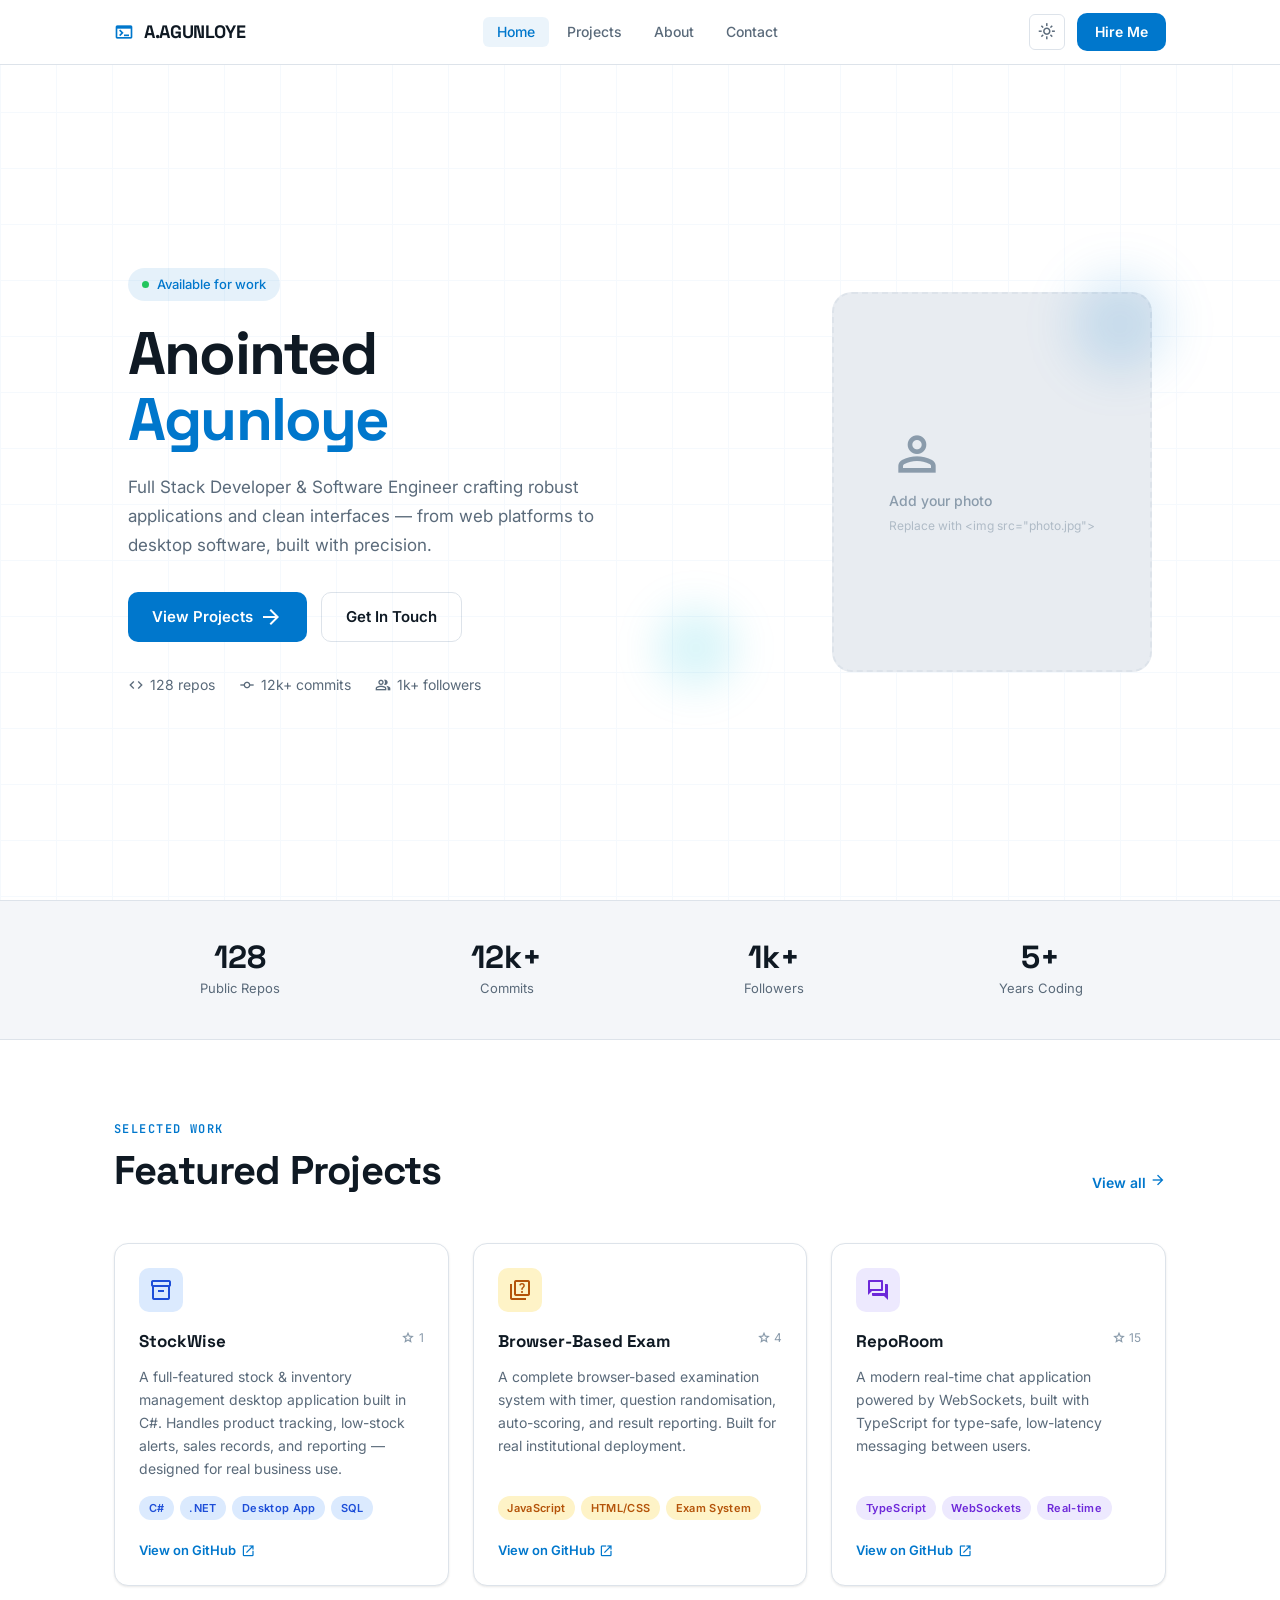
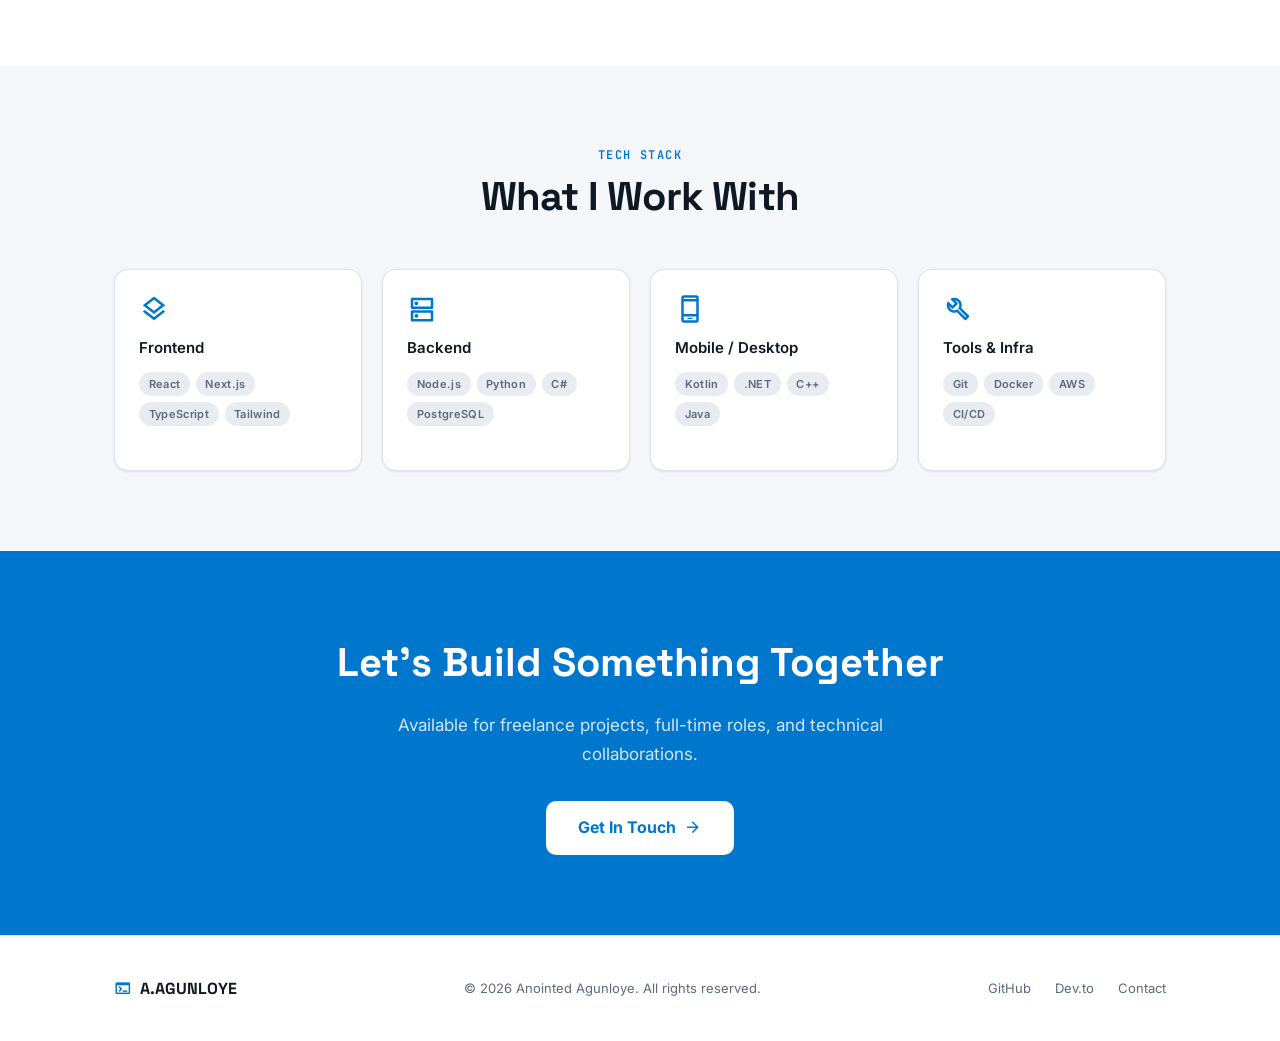
==== index.html @ c8836fdb "Initial Commit" ====
<!DOCTYPE html>
<html lang="en">
<head>
  <meta charset="utf-8"/>
  <meta name="viewport" content="width=device-width, initial-scale=1.0"/>
  <title>A.AGUNLOYE | Portfolio</title>
  <meta name="description" content="Anointed Agunloye — Full Stack Developer & Software Engineer. Building web platforms, desktop apps, and real-time systems."/>
  <link rel="preconnect" href="https://fonts.googleapis.com"/>
  <link rel="preconnect" href="https://fonts.gstatic.com" crossorigin/>
  <link href="https://fonts.googleapis.com/css2?family=Inter:wght@300;400;500;600;700&family=Space+Grotesk:wght@600;700&family=JetBrains+Mono:wght@400;600&family=Material+Symbols+Outlined:wght,FILL@100..700,0..1&display=swap" rel="stylesheet"/>
  <link rel="stylesheet" href="styles.css"/>
</head>
<body>

<!-- ======= NAVBAR ======= -->
<header class="navbar">
  <div class="navbar__inner">
    <a href="index.html" class="navbar__logo">
      <span class="material-symbols-outlined">terminal</span>
      A.AGUNLOYE
    </a>
    <nav>
      <ul class="navbar__nav">
        <li><a href="index.html"    class="nav-link">Home</a></li>
        <li><a href="projects.html" class="nav-link">Projects</a></li>
        <li><a href="about.html"    class="nav-link">About</a></li>
        <li><a href="contact.html"  class="nav-link">Contact</a></li>
      </ul>
    </nav>
    <div class="navbar__actions">
      <button id="theme-toggle" class="btn-theme" aria-label="Toggle theme">
        <span class="material-symbols-outlined" id="theme-icon">light_mode</span>
      </button>
      <a href="contact.html" class="btn-primary btn-hire-nav">Hire Me</a>
      <button id="mobile-menu-btn" class="btn-menu" aria-label="Open menu">
        <span class="material-symbols-outlined">menu</span>
      </button>
    </div>
  </div>
  <div id="mobile-menu" class="mobile-menu">
    <a href="index.html"    class="mobile-nav-link">Home</a>
    <a href="projects.html" class="mobile-nav-link">Projects</a>
    <a href="about.html"    class="mobile-nav-link">About</a>
    <a href="contact.html"  class="mobile-nav-link">Contact</a>
  </div>
</header>

<!-- ======= HERO ======= -->
<section class="hero">
  <div class="hero__grid-bg"></div>
  <div class="container">
    <div class="hero__content">

      <!-- Left: Text -->
      <div>
        <div class="hero__badge">
          <span class="hero__badge-dot"></span>
          Available for work
        </div>
        <h1 class="hero__title">
          Anointed<br/><span>Agunloye</span>
        </h1>
        <p class="hero__description">
          Full Stack Developer &amp; Software Engineer crafting robust
          applications and clean interfaces — from web platforms to desktop
          software, built with precision.
        </p>
        <div class="hero__cta">
          <a href="projects.html" class="btn-primary">
            View Projects
            <span class="material-symbols-outlined">arrow_forward</span>
          </a>
          <a href="contact.html" class="btn-outline">Get In Touch</a>
        </div>
        <div class="hero__stats">
          <span class="hero__stat">
            <span class="material-symbols-outlined">code</span>
            128 repos
          </span>
          <span class="hero__stat">
            <span class="material-symbols-outlined">commit</span>
            12k+ commits
          </span>
          <span class="hero__stat">
            <span class="material-symbols-outlined">group</span>
            1k+ followers
          </span>
        </div>
      </div>

      <!-- Right: Photo -->
      <div class="hero__photo">
        <div class="hero__photo-wrap">
          <!--
            TO ADD YOUR PHOTO:
            Replace this comment block with:
            <img src="photo.jpg" alt="Anointed Agunloye"/>
          -->
          <div class="hero__photo-placeholder">
            <span class="material-symbols-outlined">person</span>
            <p>Add your photo</p>
            <small>Replace with &lt;img src="photo.jpg"&gt;</small>
          </div>
        </div>
        <div class="hero__photo-glow-1"></div>
        <div class="hero__photo-glow-2"></div>
      </div>

    </div>
  </div>
</section>

<!-- ======= STATS BAR ======= -->
<div class="stats-bar">
  <div class="container">
    <div class="stats-bar__grid">
      <div>
        <p class="stats-bar__item-value">128</p>
        <p class="stats-bar__item-label">Public Repos</p>
      </div>
      <div>
        <p class="stats-bar__item-value">12k+</p>
        <p class="stats-bar__item-label">Commits</p>
      </div>
      <div>
        <p class="stats-bar__item-value">1k+</p>
        <p class="stats-bar__item-label">Followers</p>
      </div>
      <div>
        <p class="stats-bar__item-value">5+</p>
        <p class="stats-bar__item-label">Years Coding</p>
      </div>
    </div>
  </div>
</div>

<!-- ======= FEATURED PROJECTS ======= -->
<section class="section">
  <div class="container">
    <div class="section-header">
      <div class="section-header__text">
        <p class="section-label">Selected Work</p>
        <h2 class="section-title">Featured Projects</h2>
      </div>
      <a href="projects.html" class="section-header__link hidden-mobile">
        View all <span class="material-symbols-outlined">arrow_forward</span>
      </a>
    </div>

    <div class="projects-grid">

      <!-- StockWise -->
      <div class="project-card reveal">
        <div class="project-card__icon" style="background:#dbeafe;color:#1d4ed8;">
          <span class="material-symbols-outlined">inventory_2</span>
        </div>
        <div class="project-card__header">
          <h3 class="project-card__title">StockWise</h3>
          <span class="project-card__stars">
            <span class="material-symbols-outlined">star</span>1
          </span>
        </div>
        <p class="project-card__desc">
          A full-featured stock &amp; inventory management desktop application
          built in C#. Handles product tracking, low-stock alerts, sales records,
          and reporting — designed for real business use.
        </p>
        <div class="tags">
          <span class="tag tag-blue">C#</span>
          <span class="tag tag-blue">.NET</span>
          <span class="tag tag-blue">Desktop App</span>
          <span class="tag tag-blue">SQL</span>
        </div>
        <a href="https://github.com/anointedthedeveloper/stockwise"
           target="_blank" rel="noopener noreferrer" class="project-card__link">
          View on GitHub <span class="material-symbols-outlined">open_in_new</span>
        </a>
      </div>

      <!-- Browser-Based Exam -->
      <div class="project-card reveal reveal-delay-1">
        <div class="project-card__icon" style="background:#fef3c7;color:#b45309;">
          <span class="material-symbols-outlined">quiz</span>
        </div>
        <div class="project-card__header">
          <h3 class="project-card__title">Browser-Based Exam</h3>
          <span class="project-card__stars">
            <span class="material-symbols-outlined">star</span>4
          </span>
        </div>
        <p class="project-card__desc">
          A complete browser-based examination system with timer, question
          randomisation, auto-scoring, and result reporting. Built for real
          institutional deployment.
        </p>
        <div class="tags">
          <span class="tag tag-amber">JavaScript</span>
          <span class="tag tag-amber">HTML/CSS</span>
          <span class="tag tag-amber">Exam System</span>
        </div>
        <a href="https://github.com/anointedthedeveloper/Browser-Based-Exam"
           target="_blank" rel="noopener noreferrer" class="project-card__link">
          View on GitHub <span class="material-symbols-outlined">open_in_new</span>
        </a>
      </div>

      <!-- RepoRoom -->
      <div class="project-card reveal reveal-delay-2">
        <div class="project-card__icon" style="background:#ede9fe;color:#6d28d9;">
          <span class="material-symbols-outlined">forum</span>
        </div>
        <div class="project-card__header">
          <h3 class="project-card__title">RepoRoom</h3>
          <span class="project-card__stars">
            <span class="material-symbols-outlined">star</span>15
          </span>
        </div>
        <p class="project-card__desc">
          A modern real-time chat application powered by WebSockets, built
          with TypeScript for type-safe, low-latency messaging between users.
        </p>
        <div class="tags">
          <span class="tag tag-purple">TypeScript</span>
          <span class="tag tag-purple">WebSockets</span>
          <span class="tag tag-purple">Real-time</span>
        </div>
        <a href="https://github.com/anointedthedeveloper/RepoRoom"
           target="_blank" rel="noopener noreferrer" class="project-card__link">
          View on GitHub <span class="material-symbols-outlined">open_in_new</span>
        </a>
      </div>

    </div>

    <div class="mt-8 text-center" style="display:none;" id="view-all-mobile">
      <a href="projects.html" class="section-header__link">
        View all projects <span class="material-symbols-outlined">arrow_forward</span>
      </a>
    </div>
  </div>
</section>

<!-- ======= SKILLS ======= -->
<section class="section section--alt">
  <div class="container">
    <div class="text-center mb-4">
      <p class="section-label">Tech Stack</p>
      <h2 class="section-title">What I Work With</h2>
    </div>

    <div class="grid-4" style="margin-top:3rem;">
      <div class="skill-card reveal">
        <span class="material-symbols-outlined">layers</span>
        <p class="skill-card__title">Frontend</p>
        <div class="tags">
          <span class="tag tag-gray">React</span>
          <span class="tag tag-gray">Next.js</span>
          <span class="tag tag-gray">TypeScript</span>
          <span class="tag tag-gray">Tailwind</span>
        </div>
      </div>
      <div class="skill-card reveal reveal-delay-1">
        <span class="material-symbols-outlined">dns</span>
        <p class="skill-card__title">Backend</p>
        <div class="tags">
          <span class="tag tag-gray">Node.js</span>
          <span class="tag tag-gray">Python</span>
          <span class="tag tag-gray">C#</span>
          <span class="tag tag-gray">PostgreSQL</span>
        </div>
      </div>
      <div class="skill-card reveal reveal-delay-2">
        <span class="material-symbols-outlined">phone_android</span>
        <p class="skill-card__title">Mobile / Desktop</p>
        <div class="tags">
          <span class="tag tag-gray">Kotlin</span>
          <span class="tag tag-gray">.NET</span>
          <span class="tag tag-gray">C++</span>
          <span class="tag tag-gray">Java</span>
        </div>
      </div>
      <div class="skill-card reveal reveal-delay-3">
        <span class="material-symbols-outlined">build</span>
        <p class="skill-card__title">Tools &amp; Infra</p>
        <div class="tags">
          <span class="tag tag-gray">Git</span>
          <span class="tag tag-gray">Docker</span>
          <span class="tag tag-gray">AWS</span>
          <span class="tag tag-gray">CI/CD</span>
        </div>
      </div>
    </div>
  </div>
</section>

<!-- ======= CTA ======= -->
<section class="cta-banner">
  <div class="container">
    <h2 class="cta-banner__title">Let's Build Something Together</h2>
    <p class="cta-banner__sub">
      Available for freelance projects, full-time roles, and technical collaborations.
    </p>
    <a href="contact.html" class="btn-white">
      Get In Touch
      <span class="material-symbols-outlined">arrow_forward</span>
    </a>
  </div>
</section>

<!-- ======= FOOTER ======= -->
<footer class="footer">
  <div class="container">
    <div class="footer__inner">
      <div class="footer__logo">
        <span class="material-symbols-outlined">terminal</span>
        A.AGUNLOYE
      </div>
      <p class="footer__copy">© 2026 Anointed Agunloye. All rights reserved.</p>
      <div class="footer__links">
        <a href="https://github.com/anointedthedeveloper" target="_blank" rel="noopener noreferrer">GitHub</a>
        <a href="https://dev.to/anointedthedeveloper"      target="_blank" rel="noopener noreferrer">Dev.to</a>
        <a href="contact.html">Contact</a>
      </div>
    </div>
  </div>
</footer>

<script src="main.js"></script>
</body>
</html>
---- styles.css ----
/* ============================================
   PORTFOLIO — ANOINTED AGUNLOYE
   External stylesheet
   ============================================ */

/* ---- Google Fonts via @import fallback ---- */
@import url('https://fonts.googleapis.com/css2?family=Inter:wght@300;400;500;600;700&family=Space+Grotesk:wght@600;700&family=JetBrains+Mono:wght@400;600&display=swap');

/* ---- CSS Custom Properties ---- */
:root {
  /* Light mode */
  --color-primary:       #0077cc;
  --color-primary-dark:  #005fa3;
  --color-accent:        #00b8d4;

  --color-surface:       #ffffff;
  --color-surface-2:     #f4f6f9;
  --color-surface-3:     #e8ecf1;
  --color-border:        #dde3ea;

  --color-text:          #0f1923;
  --color-text-muted:    #5a6a7a;
  --color-text-light:    #8a9bab;

  --radius-sm:  0.375rem;
  --radius-md:  0.625rem;
  --radius-lg:  0.875rem;
  --radius-xl:  1.25rem;

  --shadow-sm:  0 1px 3px rgba(0,0,0,.06), 0 1px 2px rgba(0,0,0,.04);
  --shadow-md:  0 4px 12px rgba(0,0,0,.08), 0 2px 4px rgba(0,0,0,.04);
  --shadow-lg:  0 10px 30px rgba(0,0,0,.10), 0 4px 8px rgba(0,0,0,.06);

  --transition: 0.2s ease;
}

/* Dark mode overrides via .dark class on <html> */
.dark {
  --color-surface:       #0d1117;
  --color-surface-2:     #161b22;
  --color-surface-3:     #21262d;
  --color-border:        #30363d;

  --color-text:          #e6edf3;
  --color-text-muted:    #8b949e;
  --color-text-light:    #6e7681;

  --shadow-sm:  0 1px 3px rgba(0,0,0,.3);
  --shadow-md:  0 4px 12px rgba(0,0,0,.4);
  --shadow-lg:  0 10px 30px rgba(0,0,0,.5);
}

/* ---- Base / Reset ---- */
*, *::before, *::after {
  box-sizing: border-box;
  margin: 0;
  padding: 0;
}

html {
  scroll-behavior: smooth;
  font-size: 16px;
}

body {
  font-family: 'Inter', sans-serif;
  background-color: var(--color-surface);
  color: var(--color-text);
  line-height: 1.6;
  transition: background-color var(--transition), color var(--transition);
  -webkit-font-smoothing: antialiased;
}

img {
  max-width: 100%;
  display: block;
}

a {
  color: inherit;
  text-decoration: none;
}

/* ---- Typography helpers ---- */
.font-display { font-family: 'Space Grotesk', sans-serif; }
.font-mono    { font-family: 'JetBrains Mono', monospace; }

/* ============================================
   NAVIGATION
   ============================================ */
.navbar {
  position: fixed;
  top: 0;
  width: 100%;
  z-index: 100;
  background: rgba(255,255,255,0.92);
  backdrop-filter: blur(12px);
  -webkit-backdrop-filter: blur(12px);
  border-bottom: 1px solid var(--color-border);
  transition: background var(--transition), border-color var(--transition);
}

.dark .navbar {
  background: rgba(13,17,23,0.92);
}

.navbar__inner {
  max-width: 1100px;
  margin: 0 auto;
  padding: 0 1.5rem;
  height: 64px;
  display: flex;
  align-items: center;
  justify-content: space-between;
  gap: 1rem;
}

.navbar__logo {
  display: flex;
  align-items: center;
  gap: 0.625rem;
  font-family: 'Space Grotesk', sans-serif;
  font-size: 1.125rem;
  font-weight: 700;
  color: var(--color-text);
  letter-spacing: -0.02em;
}

.navbar__logo .material-symbols-outlined {
  color: var(--color-primary);
  font-size: 1.25rem;
}

.navbar__nav {
  display: flex;
  align-items: center;
  gap: 0.25rem;
  list-style: none;
}

.nav-link {
  padding: 0.4rem 0.875rem;
  border-radius: var(--radius-sm);
  font-size: 0.875rem;
  font-weight: 500;
  color: var(--color-text-muted);
  transition: color var(--transition), background var(--transition);
}

.nav-link:hover,
.nav-link.active {
  color: var(--color-primary);
  background: color-mix(in srgb, var(--color-primary) 8%, transparent);
}

.navbar__actions {
  display: flex;
  align-items: center;
  gap: 0.75rem;
}

.btn-theme {
  width: 2.25rem;
  height: 2.25rem;
  display: flex;
  align-items: center;
  justify-content: center;
  border-radius: var(--radius-sm);
  border: 1px solid var(--color-border);
  background: transparent;
  cursor: pointer;
  color: var(--color-text-muted);
  transition: background var(--transition), border-color var(--transition), color var(--transition);
}

.btn-theme:hover { background: var(--color-surface-2); }

.btn-theme .material-symbols-outlined { font-size: 1.1rem; }

.btn-primary {
  display: inline-flex;
  align-items: center;
  gap: 0.375rem;
  padding: 0.5rem 1.125rem;
  background: var(--color-primary);
  color: #fff;
  border-radius: var(--radius-md);
  font-size: 0.875rem;
  font-weight: 600;
  border: none;
  cursor: pointer;
  text-decoration: none;
  transition: background var(--transition), transform 0.1s;
}

.btn-primary:hover  { background: var(--color-primary-dark); }
.btn-primary:active { transform: scale(0.97); }

.btn-outline {
  display: inline-flex;
  align-items: center;
  gap: 0.375rem;
  padding: 0.5rem 1.125rem;
  background: transparent;
  color: var(--color-text);
  border-radius: var(--radius-md);
  font-size: 0.875rem;
  font-weight: 600;
  border: 1px solid var(--color-border);
  cursor: pointer;
  text-decoration: none;
  transition: background var(--transition), border-color var(--transition);
}

.btn-outline:hover { background: var(--color-surface-2); }

/* Mobile menu toggle */
.btn-menu {
  display: none;
  width: 2.25rem;
  height: 2.25rem;
  align-items: center;
  justify-content: center;
  border-radius: var(--radius-sm);
  border: 1px solid var(--color-border);
  background: transparent;
  cursor: pointer;
  color: var(--color-text-muted);
}

.btn-menu .material-symbols-outlined { font-size: 1.2rem; }

.mobile-menu {
  display: none;
  flex-direction: column;
  padding: 0.75rem 1.5rem 1rem;
  border-top: 1px solid var(--color-border);
  background: var(--color-surface);
  gap: 0.25rem;
}

.mobile-menu.open { display: flex; }

.mobile-nav-link {
  padding: 0.625rem 0.75rem;
  border-radius: var(--radius-sm);
  font-size: 0.9375rem;
  font-weight: 500;
  color: var(--color-text-muted);
  transition: color var(--transition), background var(--transition);
}

.mobile-nav-link:hover,
.mobile-nav-link.active {
  color: var(--color-primary);
  background: color-mix(in srgb, var(--color-primary) 8%, transparent);
}

@media (max-width: 767px) {
  .navbar__nav    { display: none; }
  .btn-hire-nav   { display: none; }
  .btn-menu       { display: flex; }
}

/* ============================================
   LAYOUT HELPERS
   ============================================ */
.container {
  max-width: 1100px;
  margin: 0 auto;
  padding: 0 1.5rem;
}

.section {
  padding: 5rem 0;
}

.section--alt {
  background: var(--color-surface-2);
}

.section-label {
  font-family: 'JetBrains Mono', monospace;
  font-size: 0.75rem;
  font-weight: 600;
  letter-spacing: 0.12em;
  text-transform: uppercase;
  color: var(--color-primary);
  margin-bottom: 0.5rem;
}

.section-title {
  font-family: 'Space Grotesk', sans-serif;
  font-size: clamp(1.75rem, 4vw, 2.5rem);
  font-weight: 700;
  letter-spacing: -0.02em;
  color: var(--color-text);
  line-height: 1.2;
}

.section-subtitle {
  font-size: 1.0625rem;
  color: var(--color-text-muted);
  margin-top: 0.75rem;
  max-width: 560px;
}

/* Grid utilities */
.grid-2 { display: grid; grid-template-columns: 1fr 1fr; gap: 1.5rem; }
.grid-3 { display: grid; grid-template-columns: repeat(3, 1fr); gap: 1.5rem; }
.grid-4 { display: grid; grid-template-columns: repeat(4, 1fr); gap: 1.25rem; }

@media (max-width: 1023px) {
  .grid-4 { grid-template-columns: 1fr 1fr; }
  .grid-3 { grid-template-columns: 1fr 1fr; }
}

@media (max-width: 639px) {
  .grid-4, .grid-3, .grid-2 { grid-template-columns: 1fr; }
  .section { padding: 3.5rem 0; }
}

/* ============================================
   HERO
   ============================================ */
.hero {
  min-height: 100vh;
  display: flex;
  align-items: center;
  padding-top: 64px;
  background: var(--color-surface);
  position: relative;
  overflow: hidden;
}

.hero__grid-bg {
  position: absolute;
  inset: 0;
  opacity: 0.035;
  background-image:
    linear-gradient(var(--color-primary) 1px, transparent 1px),
    linear-gradient(90deg, var(--color-primary) 1px, transparent 1px);
  background-size: 56px 56px;
  pointer-events: none;
}

.dark .hero__grid-bg { opacity: 0.06; }

.hero__content {
  display: grid;
  grid-template-columns: 1fr 1fr;
  gap: 4rem;
  align-items: center;
  padding: 5rem 0;
}

.hero__badge {
  display: inline-flex;
  align-items: center;
  gap: 0.5rem;
  padding: 0.375rem 0.875rem;
  background: color-mix(in srgb, var(--color-primary) 10%, transparent);
  color: var(--color-primary);
  border-radius: 100px;
  font-size: 0.8125rem;
  font-weight: 500;
  margin-bottom: 1.25rem;
}

.hero__badge-dot {
  width: 7px;
  height: 7px;
  background: #22c55e;
  border-radius: 50%;
  animation: pulse 1.8s ease-in-out infinite;
}

@keyframes pulse {
  0%, 100% { opacity: 1; transform: scale(1); }
  50%       { opacity: 0.5; transform: scale(0.8); }
}

.hero__title {
  font-family: 'Space Grotesk', sans-serif;
  font-size: clamp(2.5rem, 6vw, 3.75rem);
  font-weight: 700;
  letter-spacing: -0.03em;
  line-height: 1.1;
  color: var(--color-text);
  margin-bottom: 1.25rem;
}

.hero__title span { color: var(--color-primary); }

.hero__description {
  font-size: 1.0625rem;
  color: var(--color-text-muted);
  line-height: 1.7;
  max-width: 480px;
  margin-bottom: 2rem;
}

.hero__cta {
  display: flex;
  flex-wrap: wrap;
  gap: 0.875rem;
  margin-bottom: 2rem;
}

.hero__cta .btn-primary,
.hero__cta .btn-outline {
  padding: 0.75rem 1.5rem;
  font-size: 0.9375rem;
}

.hero__stats {
  display: flex;
  flex-wrap: wrap;
  gap: 1.5rem;
}

.hero__stat {
  display: flex;
  align-items: center;
  gap: 0.375rem;
  font-size: 0.875rem;
  color: var(--color-text-muted);
}

.hero__stat .material-symbols-outlined { font-size: 1rem; }

/* Photo block */
.hero__photo {
  display: flex;
  justify-content: flex-end;
  position: relative;
}

.hero__photo-wrap {
  width: 320px;
  height: 380px;
  border-radius: var(--radius-xl);
  background: var(--color-surface-3);
  border: 2px dashed var(--color-border);
  display: flex;
  flex-direction: column;
  align-items: center;
  justify-content: center;
  gap: 0.75rem;
  color: var(--color-text-light);
  overflow: hidden;
  position: relative;
}

.hero__photo-wrap img {
  width: 100%;
  height: 100%;
  object-fit: cover;
  border-radius: var(--radius-xl);
}

.hero__photo-placeholder .material-symbols-outlined { font-size: 3.5rem; }
.hero__photo-placeholder p { font-size: 0.875rem; font-weight: 500; }
.hero__photo-placeholder small { font-size: 0.75rem; opacity: 0.6; }

.hero__photo-glow-1 {
  position: absolute; top: -1rem; right: -1rem;
  width: 6rem; height: 6rem;
  background: color-mix(in srgb, var(--color-primary) 15%, transparent);
  border-radius: 50%; filter: blur(24px); pointer-events: none;
}
.hero__photo-glow-2 {
  position: absolute; bottom: -1rem; left: -1rem;
  width: 5rem; height: 5rem;
  background: color-mix(in srgb, var(--color-accent) 15%, transparent);
  border-radius: 50%; filter: blur(20px); pointer-events: none;
}

@media (max-width: 767px) {
  .hero__content { grid-template-columns: 1fr; gap: 3rem; }
  .hero__photo   { justify-content: center; }
  .hero__photo-wrap { width: 260px; height: 300px; }
}

/* ============================================
   STATS BAR
   ============================================ */
.stats-bar {
  padding: 2.5rem 0;
  background: var(--color-surface-2);
  border-top: 1px solid var(--color-border);
  border-bottom: 1px solid var(--color-border);
}

.stats-bar__grid {
  display: grid;
  grid-template-columns: repeat(4, 1fr);
  gap: 1rem;
  text-align: center;
}

.stats-bar__item-value {
  font-family: 'Space Grotesk', sans-serif;
  font-size: 2rem;
  font-weight: 700;
  color: var(--color-text);
  line-height: 1;
}

.stats-bar__item-label {
  font-size: 0.8125rem;
  color: var(--color-text-muted);
  margin-top: 0.3rem;
}

@media (max-width: 639px) {
  .stats-bar__grid { grid-template-columns: 1fr 1fr; gap: 1.5rem; }
}

/* ============================================
   SECTION HEADER (reusable)
   ============================================ */
.section-header {
  display: flex;
  align-items: flex-end;
  justify-content: space-between;
  margin-bottom: 3rem;
  gap: 1rem;
  flex-wrap: wrap;
}

.section-header__text { max-width: 560px; }

.section-header__link {
  display: inline-flex;
  align-items: center;
  gap: 0.25rem;
  font-size: 0.875rem;
  font-weight: 600;
  color: var(--color-primary);
  white-space: nowrap;
  transition: gap var(--transition);
}

.section-header__link:hover { gap: 0.5rem; }
.section-header__link .material-symbols-outlined { font-size: 1rem; }

/* ============================================
   PROJECT CARDS
   ============================================ */
.projects-grid {
  display: grid;
  grid-template-columns: repeat(3, 1fr);
  gap: 1.5rem;
}

@media (max-width: 1023px) { .projects-grid { grid-template-columns: 1fr 1fr; } }
@media (max-width: 639px)  { .projects-grid { grid-template-columns: 1fr; } }

.project-card {
  background: var(--color-surface);
  border: 1px solid var(--color-border);
  border-radius: var(--radius-lg);
  padding: 1.5rem;
  display: flex;
  flex-direction: column;
  gap: 0;
  transition: border-color var(--transition), box-shadow var(--transition), transform 0.15s;
  box-shadow: var(--shadow-sm);
}

.project-card:hover {
  border-color: var(--color-primary);
  box-shadow: var(--shadow-md);
  transform: translateY(-2px);
}

.project-card__icon {
  width: 2.75rem;
  height: 2.75rem;
  border-radius: var(--radius-md);
  display: flex;
  align-items: center;
  justify-content: center;
  margin-bottom: 1rem;
  flex-shrink: 0;
}

.project-card__icon .material-symbols-outlined { font-size: 1.5rem; }

.project-card__header {
  display: flex;
  align-items: flex-start;
  justify-content: space-between;
  gap: 0.5rem;
  margin-bottom: 0.625rem;
}

.project-card__title {
  font-family: 'Space Grotesk', sans-serif;
  font-size: 1.0625rem;
  font-weight: 700;
  color: var(--color-text);
  transition: color var(--transition);
}

.project-card:hover .project-card__title { color: var(--color-primary); }

.project-card__stars {
  display: flex;
  align-items: center;
  gap: 0.2rem;
  font-size: 0.75rem;
  color: var(--color-text-light);
  white-space: nowrap;
  flex-shrink: 0;
}

.project-card__stars .material-symbols-outlined { font-size: 0.875rem; }

.project-card__desc {
  font-size: 0.875rem;
  color: var(--color-text-muted);
  line-height: 1.65;
  margin-bottom: 1rem;
  flex: 1;
}

.tags {
  display: flex;
  flex-wrap: wrap;
  gap: 0.375rem;
  margin-bottom: 1.25rem;
}

.tag {
  padding: 0.2rem 0.6rem;
  border-radius: 100px;
  font-size: 0.6875rem;
  font-weight: 600;
  letter-spacing: 0.03em;
}

.tag-blue   { background: #dbeafe; color: #1d4ed8; }
.tag-purple { background: #ede9fe; color: #6d28d9; }
.tag-amber  { background: #fef3c7; color: #b45309; }
.tag-green  { background: #dcfce7; color: #15803d; }
.tag-rose   { background: #ffe4e6; color: #be123c; }
.tag-cyan   { background: #cffafe; color: #0e7490; }
.tag-gray   { background: var(--color-surface-3); color: var(--color-text-muted); }

.dark .tag-blue   { background: #1e3a5f; color: #93c5fd; }
.dark .tag-purple { background: #2e1065; color: #c4b5fd; }
.dark .tag-amber  { background: #451a03; color: #fcd34d; }
.dark .tag-green  { background: #052e16; color: #86efac; }
.dark .tag-rose   { background: #4c0519; color: #fda4af; }
.dark .tag-cyan   { background: #083344; color: #67e8f9; }
.dark .tag-gray   { background: var(--color-surface-3); color: var(--color-text-muted); }

.project-card__link {
  display: inline-flex;
  align-items: center;
  gap: 0.3rem;
  font-size: 0.8125rem;
  font-weight: 600;
  color: var(--color-primary);
  margin-top: auto;
  transition: gap var(--transition);
}

.project-card__link:hover { gap: 0.5rem; }
.project-card__link .material-symbols-outlined { font-size: 0.9rem; }

/* ============================================
   SKILL CARDS
   ============================================ */
.skill-card {
  background: var(--color-surface);
  border: 1px solid var(--color-border);
  border-radius: var(--radius-lg);
  padding: 1.5rem;
  transition: box-shadow var(--transition), border-color var(--transition);
  box-shadow: var(--shadow-sm);
}

.skill-card:hover {
  border-color: var(--color-primary);
  box-shadow: var(--shadow-md);
}

.skill-card .material-symbols-outlined {
  font-size: 1.875rem;
  color: var(--color-primary);
  display: block;
  margin-bottom: 0.75rem;
}

.skill-card__title {
  font-size: 0.9375rem;
  font-weight: 600;
  color: var(--color-text);
  margin-bottom: 0.75rem;
}

/* ============================================
   CTA BANNER
   ============================================ */
.cta-banner {
  padding: 5rem 0;
  background: var(--color-primary);
  text-align: center;
}

.cta-banner__title {
  font-family: 'Space Grotesk', sans-serif;
  font-size: clamp(1.75rem, 4vw, 2.5rem);
  font-weight: 700;
  color: #fff;
  margin-bottom: 1rem;
}

.cta-banner__sub {
  font-size: 1.0625rem;
  color: rgba(255,255,255,0.82);
  max-width: 500px;
  margin: 0 auto 2rem;
  line-height: 1.7;
}

.btn-white {
  display: inline-flex;
  align-items: center;
  gap: 0.5rem;
  padding: 0.875rem 2rem;
  background: #fff;
  color: var(--color-primary);
  border-radius: var(--radius-md);
  font-size: 1rem;
  font-weight: 700;
  transition: background var(--transition), transform 0.1s;
}

.btn-white:hover  { background: var(--color-surface-2); }
.btn-white:active { transform: scale(0.97); }
.btn-white .material-symbols-outlined { font-size: 1.1rem; }

/* ============================================
   FOOTER
   ============================================ */
.footer {
  padding: 2.5rem 0;
  background: var(--color-surface);
  border-top: 1px solid var(--color-border);
}

.footer__inner {
  display: flex;
  flex-wrap: wrap;
  align-items: center;
  justify-content: space-between;
  gap: 1rem;
}

.footer__logo {
  display: flex;
  align-items: center;
  gap: 0.5rem;
  font-family: 'Space Grotesk', sans-serif;
  font-weight: 700;
  font-size: 1rem;
  color: var(--color-text);
}

.footer__logo .material-symbols-outlined { color: var(--color-primary); font-size: 1.1rem; }

.footer__copy {
  font-size: 0.8125rem;
  color: var(--color-text-muted);
}

.footer__links {
  display: flex;
  gap: 1.5rem;
}

.footer__links a {
  font-size: 0.8125rem;
  color: var(--color-text-muted);
  transition: color var(--transition);
}

.footer__links a:hover { color: var(--color-primary); }

@media (max-width: 639px) {
  .footer__inner { flex-direction: column; text-align: center; }
  .footer__links { justify-content: center; }
}

/* ============================================
   ABOUT PAGE
   ============================================ */
.about-hero {
  padding: 8rem 0 4rem;
  background: var(--color-surface-2);
  border-bottom: 1px solid var(--color-border);
}

.about-grid {
  display: grid;
  grid-template-columns: 320px 1fr;
  gap: 4rem;
  align-items: start;
}

.about-photo {
  width: 100%;
  aspect-ratio: 3/4;
  border-radius: var(--radius-xl);
  background: var(--color-surface-3);
  border: 2px dashed var(--color-border);
  display: flex;
  flex-direction: column;
  align-items: center;
  justify-content: center;
  gap: 0.75rem;
  color: var(--color-text-light);
  overflow: hidden;
}

.about-photo img {
  width: 100%; height: 100%; object-fit: cover;
}

.about-photo .material-symbols-outlined { font-size: 3rem; }

.timeline { list-style: none; display: flex; flex-direction: column; gap: 0; }

.timeline__item {
  display: flex;
  gap: 1.25rem;
  padding-bottom: 2rem;
  position: relative;
}

.timeline__item:last-child { padding-bottom: 0; }

.timeline__line {
  display: flex;
  flex-direction: column;
  align-items: center;
  flex-shrink: 0;
}

.timeline__dot {
  width: 10px; height: 10px;
  background: var(--color-primary);
  border-radius: 50%;
  margin-top: 0.35rem;
}

.timeline__connector {
  width: 2px;
  flex: 1;
  background: var(--color-border);
  margin-top: 6px;
}

.timeline__item:last-child .timeline__connector { display: none; }

.timeline__date {
  font-family: 'JetBrains Mono', monospace;
  font-size: 0.75rem;
  color: var(--color-text-light);
  margin-bottom: 0.25rem;
}

.timeline__role {
  font-weight: 600;
  color: var(--color-text);
  font-size: 0.9375rem;
}

.timeline__company {
  font-size: 0.875rem;
  color: var(--color-primary);
}

.timeline__desc {
  font-size: 0.875rem;
  color: var(--color-text-muted);
  margin-top: 0.375rem;
  line-height: 1.6;
}

@media (max-width: 767px) {
  .about-grid { grid-template-columns: 1fr; }
  .about-photo { aspect-ratio: 1/1; max-width: 260px; margin: 0 auto; }
  .about-hero  { padding: 6rem 0 3rem; }
}

/* ============================================
   CONTACT PAGE
   ============================================ */
.contact-grid {
  display: grid;
  grid-template-columns: 1fr 1fr;
  gap: 4rem;
  align-items: start;
}

.contact-info { display: flex; flex-direction: column; gap: 1.5rem; }

.contact-info__item {
  display: flex;
  align-items: flex-start;
  gap: 1rem;
  padding: 1.25rem;
  background: var(--color-surface);
  border: 1px solid var(--color-border);
  border-radius: var(--radius-lg);
}

.contact-info__icon {
  width: 2.5rem; height: 2.5rem;
  display: flex; align-items: center; justify-content: center;
  border-radius: var(--radius-md);
  flex-shrink: 0;
}

.contact-info__icon .material-symbols-outlined { font-size: 1.25rem; }

.contact-info__label {
  font-size: 0.75rem;
  font-weight: 600;
  text-transform: uppercase;
  letter-spacing: 0.05em;
  color: var(--color-text-light);
  margin-bottom: 0.2rem;
}

.contact-info__value {
  font-size: 0.9375rem;
  font-weight: 500;
  color: var(--color-text);
}

.contact-info__value a {
  color: var(--color-primary);
  transition: text-decoration var(--transition);
}

.contact-info__value a:hover { text-decoration: underline; }

/* Contact Form */
.contact-form { display: flex; flex-direction: column; gap: 1.25rem; }

.form-group { display: flex; flex-direction: column; gap: 0.4rem; }

.form-group label {
  font-size: 0.875rem;
  font-weight: 500;
  color: var(--color-text);
}

.form-group input,
.form-group textarea,
.form-group select {
  padding: 0.7rem 0.875rem;
  border: 1.5px solid var(--color-border);
  border-radius: var(--radius-md);
  background: var(--color-surface);
  color: var(--color-text);
  font-family: inherit;
  font-size: 0.9375rem;
  transition: border-color var(--transition), box-shadow var(--transition);
  outline: none;
  resize: vertical;
}

.form-group input:focus,
.form-group textarea:focus,
.form-group select:focus {
  border-color: var(--color-primary);
  box-shadow: 0 0 0 3px color-mix(in srgb, var(--color-primary) 15%, transparent);
}

.form-group textarea { min-height: 140px; }

.form-group input::placeholder,
.form-group textarea::placeholder { color: var(--color-text-light); }

.form-row { display: grid; grid-template-columns: 1fr 1fr; gap: 1rem; }

@media (max-width: 767px) {
  .contact-grid { grid-template-columns: 1fr; }
  .form-row     { grid-template-columns: 1fr; }
}

/* ============================================
   PAGE HERO (inner pages)
   ============================================ */
.page-hero {
  padding: 8rem 0 3.5rem;
  background: var(--color-surface-2);
  border-bottom: 1px solid var(--color-border);
}

.page-hero .section-label { margin-bottom: 0.75rem; }
.page-hero .section-title { margin-bottom: 0.75rem; }

/* ============================================
   FILTER TABS (projects page)
   ============================================ */
.filter-tabs {
  display: flex;
  flex-wrap: wrap;
  gap: 0.5rem;
  margin-bottom: 2.5rem;
}

.filter-tab {
  padding: 0.4rem 1rem;
  border-radius: 100px;
  font-size: 0.8125rem;
  font-weight: 500;
  border: 1.5px solid var(--color-border);
  background: transparent;
  color: var(--color-text-muted);
  cursor: pointer;
  transition: all var(--transition);
}

.filter-tab:hover,
.filter-tab.active {
  border-color: var(--color-primary);
  background: color-mix(in srgb, var(--color-primary) 10%, transparent);
  color: var(--color-primary);
}

/* ============================================
   SCROLL REVEAL
   ============================================ */
.reveal {
  opacity: 0;
  transform: translateY(18px);
  transition: opacity 0.5s ease, transform 0.5s ease;
}

.reveal.visible {
  opacity: 1;
  transform: translateY(0);
}

/* Stagger delays */
.reveal-delay-1 { transition-delay: 0.1s; }
.reveal-delay-2 { transition-delay: 0.2s; }
.reveal-delay-3 { transition-delay: 0.3s; }

/* ============================================
   MISC UTILITIES
   ============================================ */
.text-primary  { color: var(--color-primary); }
.text-muted    { color: var(--color-text-muted); }
.text-center   { text-align: center; }
.mt-2  { margin-top: 0.5rem; }
.mt-4  { margin-top: 1rem; }
.mt-6  { margin-top: 1.5rem; }
.mt-8  { margin-top: 2rem; }
.mb-2  { margin-bottom: 0.5rem; }
.mb-4  { margin-bottom: 1rem; }
.flex  { display: flex; }
.items-center { align-items: center; }
.gap-2 { gap: 0.5rem; }
.hidden-mobile { display: block; }

@media (max-width: 767px) {
  .hidden-mobile { display: none; }
  .show-mobile   { display: block; }
}

.material-symbols-outlined {
  font-variation-settings: 'FILL' 0, 'wght' 400, 'GRAD' 0, 'opsz' 24;
  user-select: none;
}
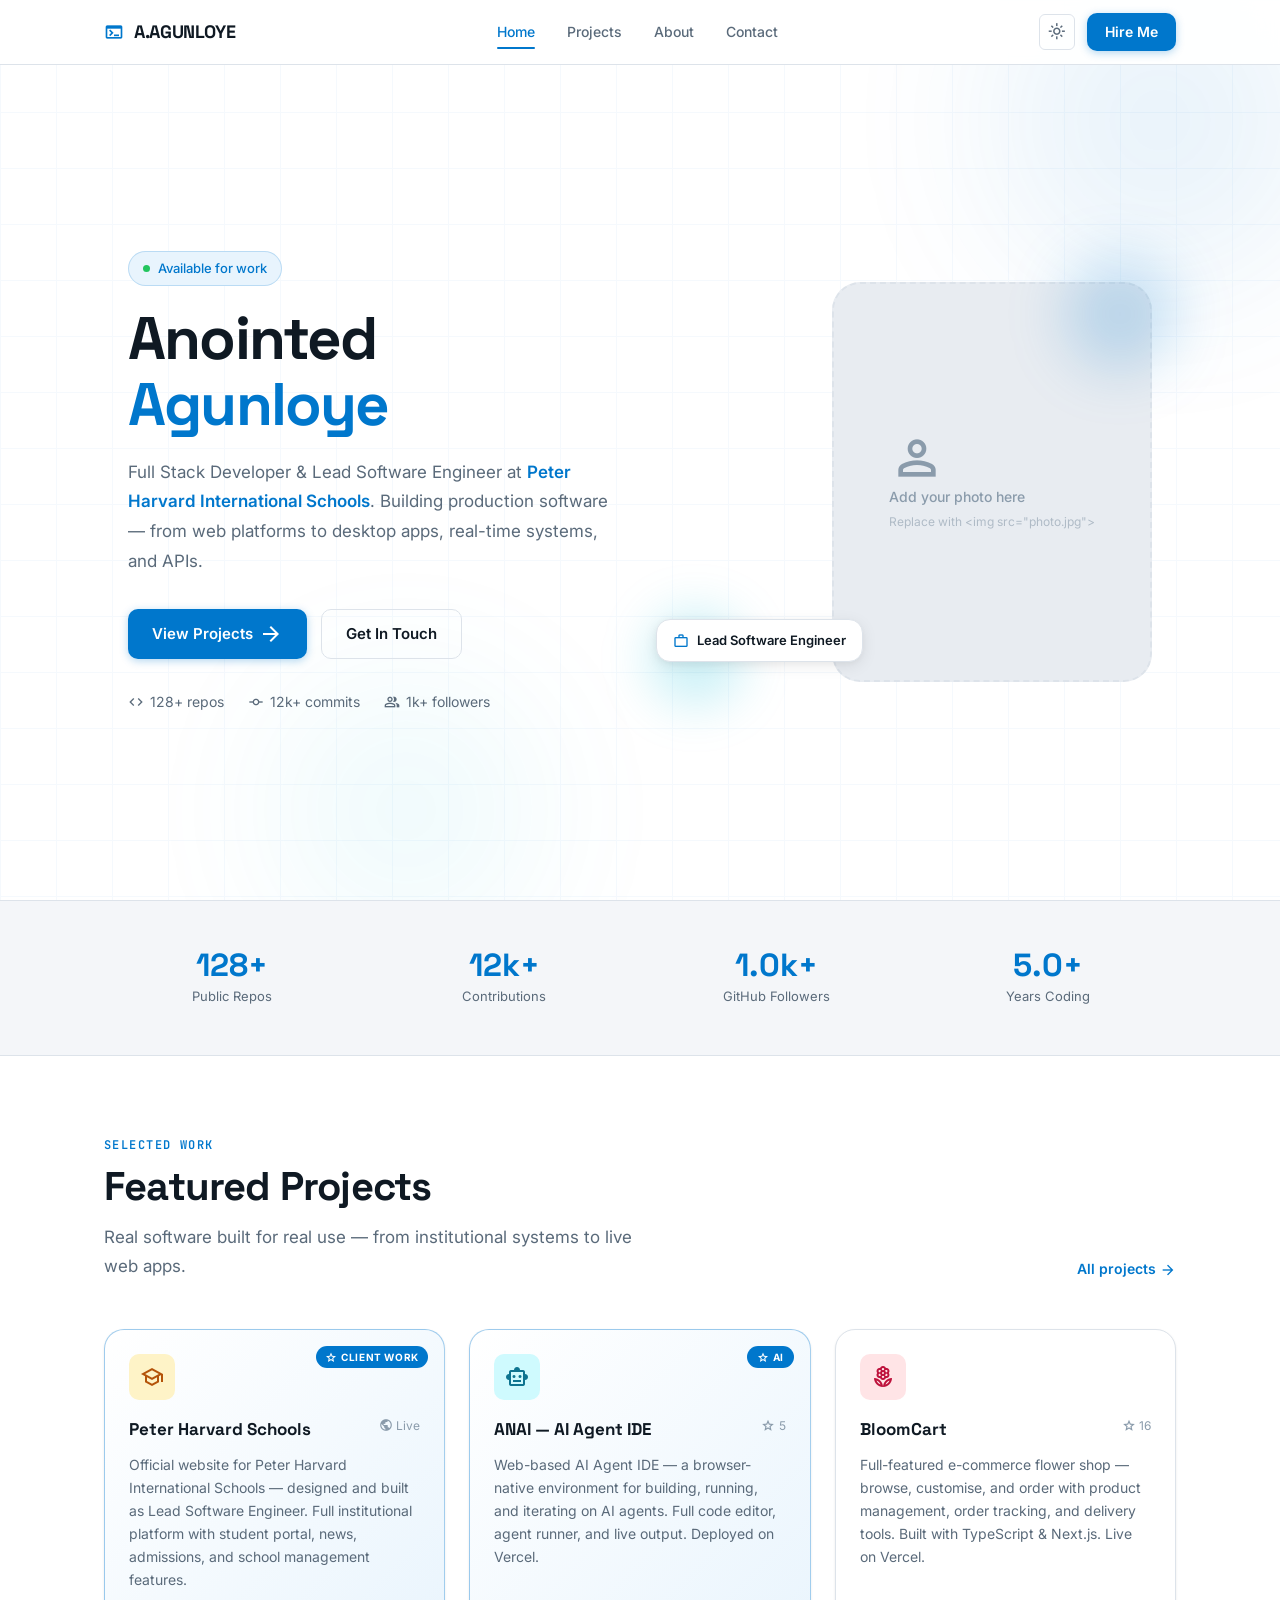
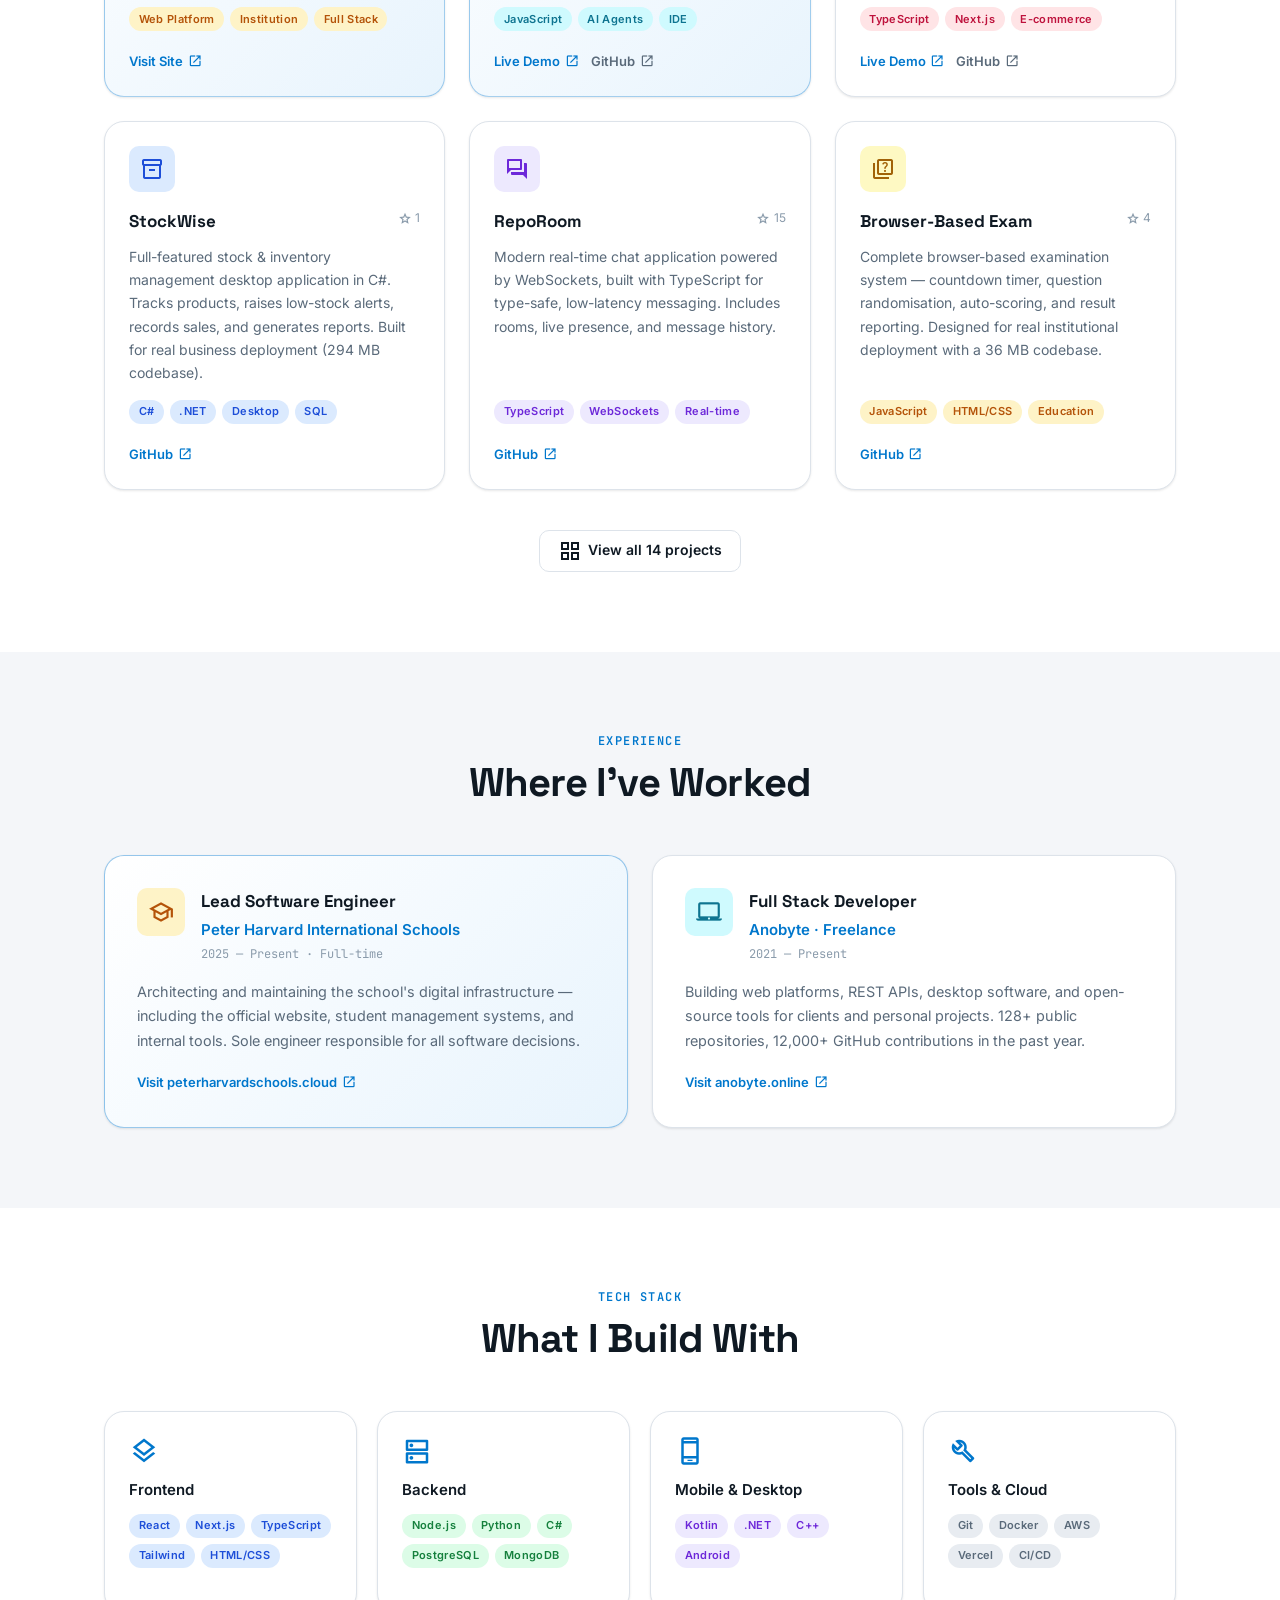
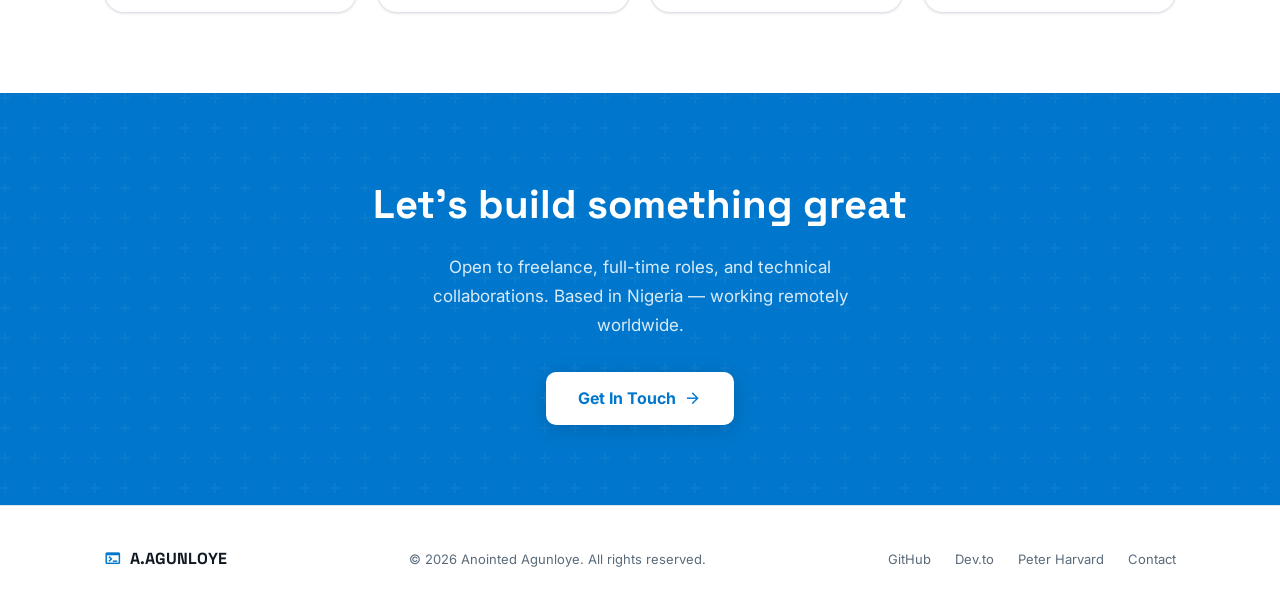
==== commit 0e8b2c07: "Initial Commit" ====
--- a/index.html
+++ b/index.html
@@ -3,8 +3,8 @@
 <head>
   <meta charset="utf-8"/>
   <meta name="viewport" content="width=device-width, initial-scale=1.0"/>
-  <title>A.AGUNLOYE | Portfolio</title>
-  <meta name="description" content="Anointed Agunloye — Full Stack Developer & Software Engineer. Building web platforms, desktop apps, and real-time systems."/>
+  <title>Anointed Agunloye | Full Stack Developer</title>
+  <meta name="description" content="Anointed Agunloye — Full Stack Developer & Lead Software Engineer at Peter Harvard International Schools. Building web platforms, desktop software, and APIs."/>
   <link rel="preconnect" href="https://fonts.googleapis.com"/>
   <link rel="preconnect" href="https://fonts.gstatic.com" crossorigin/>
   <link href="https://fonts.googleapis.com/css2?family=Inter:wght@300;400;500;600;700&family=Space+Grotesk:wght@600;700&family=JetBrains+Mono:wght@400;600&family=Material+Symbols+Outlined:wght,FILL@100..700,0..1&display=swap" rel="stylesheet"/>
@@ -12,14 +12,14 @@
 </head>
 <body>
 
-<!-- ======= NAVBAR ======= -->
+<!-- ===== NAVBAR ===== -->
 <header class="navbar">
   <div class="navbar__inner">
     <a href="index.html" class="navbar__logo">
       <span class="material-symbols-outlined">terminal</span>
       A.AGUNLOYE
     </a>
-    <nav>
+    <nav aria-label="Primary navigation">
       <ul class="navbar__nav">
         <li><a href="index.html"    class="nav-link">Home</a></li>
         <li><a href="projects.html" class="nav-link">Projects</a></li>
@@ -28,43 +28,50 @@
       </ul>
     </nav>
     <div class="navbar__actions">
-      <button id="theme-toggle" class="btn-theme" aria-label="Toggle theme">
+      <button id="theme-toggle" class="btn-theme" aria-label="Toggle dark mode">
         <span class="material-symbols-outlined" id="theme-icon">light_mode</span>
       </button>
       <a href="contact.html" class="btn-primary btn-hire-nav">Hire Me</a>
-      <button id="mobile-menu-btn" class="btn-menu" aria-label="Open menu">
+      <button id="mobile-menu-btn" class="btn-menu" aria-label="Open navigation menu">
         <span class="material-symbols-outlined">menu</span>
       </button>
     </div>
   </div>
-  <div id="mobile-menu" class="mobile-menu">
+  <div id="mobile-menu" class="mobile-menu" role="navigation">
     <a href="index.html"    class="mobile-nav-link">Home</a>
     <a href="projects.html" class="mobile-nav-link">Projects</a>
     <a href="about.html"    class="mobile-nav-link">About</a>
     <a href="contact.html"  class="mobile-nav-link">Contact</a>
+    <a href="contact.html"  class="btn-primary" style="margin-top:.5rem;justify-content:center;">Hire Me</a>
   </div>
 </header>
 
-<!-- ======= HERO ======= -->
-<section class="hero">
-  <div class="hero__grid-bg"></div>
+<!-- ===== HERO ===== -->
+<section class="hero" id="hero">
+  <div class="hero__grid-bg" aria-hidden="true"></div>
+  <div class="hero__blob hero__blob--1" aria-hidden="true"></div>
+  <div class="hero__blob hero__blob--2" aria-hidden="true"></div>
+
   <div class="container">
     <div class="hero__content">
-
-      <!-- Left: Text -->
+      <!-- Left -->
       <div>
         <div class="hero__badge">
-          <span class="hero__badge-dot"></span>
+          <span class="hero__badge-dot" aria-hidden="true"></span>
           Available for work
         </div>
+
         <h1 class="hero__title">
           Anointed<br/><span>Agunloye</span>
         </h1>
+
         <p class="hero__description">
-          Full Stack Developer &amp; Software Engineer crafting robust
-          applications and clean interfaces — from web platforms to desktop
-          software, built with precision.
-        </p>
+          Full Stack Developer &amp; Lead Software Engineer at
+          <a href="https://peterharvardschools.cloud" target="_blank" rel="noopener noreferrer"
+             style="color:var(--primary);font-weight:600;">Peter Harvard International Schools</a>.
+          Building production software — from web platforms to desktop apps, real-time systems, and APIs.
+        </p>
+
         <div class="hero__cta">
           <a href="projects.html" class="btn-primary">
             View Projects
@@ -72,85 +79,183 @@
           </a>
           <a href="contact.html" class="btn-outline">Get In Touch</a>
         </div>
+
         <div class="hero__stats">
           <span class="hero__stat">
-            <span class="material-symbols-outlined">code</span>
-            128 repos
+            <span class="material-symbols-outlined">code</span>128+ repos
           </span>
           <span class="hero__stat">
-            <span class="material-symbols-outlined">commit</span>
-            12k+ commits
+            <span class="material-symbols-outlined">commit</span>12k+ commits
           </span>
           <span class="hero__stat">
-            <span class="material-symbols-outlined">group</span>
-            1k+ followers
-          </span>
-        </div>
-      </div>
-
-      <!-- Right: Photo -->
+            <span class="material-symbols-outlined">group</span>1k+ followers
+          </span>
+        </div>
+      </div>
+
+      <!-- Right — Photo -->
       <div class="hero__photo">
         <div class="hero__photo-wrap">
           <!--
-            TO ADD YOUR PHOTO:
-            Replace this comment block with:
+            ADD YOUR PHOTO:
+            Remove everything inside this div and replace with:
             <img src="photo.jpg" alt="Anointed Agunloye"/>
           -->
           <div class="hero__photo-placeholder">
             <span class="material-symbols-outlined">person</span>
-            <p>Add your photo</p>
+            <p>Add your photo here</p>
             <small>Replace with &lt;img src="photo.jpg"&gt;</small>
           </div>
         </div>
-        <div class="hero__photo-glow-1"></div>
-        <div class="hero__photo-glow-2"></div>
+        <div class="hero__photo-glow-1" aria-hidden="true"></div>
+        <div class="hero__photo-glow-2" aria-hidden="true"></div>
+        <div class="hero__photo-badge">
+          <span class="material-symbols-outlined">work</span>
+          Lead Software Engineer
+        </div>
       </div>
 
     </div>
   </div>
 </section>
 
-<!-- ======= STATS BAR ======= -->
+<!-- ===== STATS BAR ===== -->
 <div class="stats-bar">
   <div class="container">
     <div class="stats-bar__grid">
-      <div>
-        <p class="stats-bar__item-value">128</p>
+      <div class="stats-bar__item reveal">
+        <p class="stats-bar__item-value stat-counter" data-target="128" data-suffix="+">128+</p>
         <p class="stats-bar__item-label">Public Repos</p>
       </div>
-      <div>
-        <p class="stats-bar__item-value">12k+</p>
-        <p class="stats-bar__item-label">Commits</p>
-      </div>
-      <div>
-        <p class="stats-bar__item-value">1k+</p>
-        <p class="stats-bar__item-label">Followers</p>
-      </div>
-      <div>
-        <p class="stats-bar__item-value">5+</p>
+      <div class="stats-bar__item reveal reveal-delay-1">
+        <p class="stats-bar__item-value" style="color:var(--primary);">12k+</p>
+        <p class="stats-bar__item-label">Contributions</p>
+      </div>
+      <div class="stats-bar__item reveal reveal-delay-2">
+        <p class="stats-bar__item-value stat-counter" data-target="1" data-suffix="k+">1k+</p>
+        <p class="stats-bar__item-label">GitHub Followers</p>
+      </div>
+      <div class="stats-bar__item reveal reveal-delay-3">
+        <p class="stats-bar__item-value stat-counter" data-target="5" data-suffix="+">5+</p>
         <p class="stats-bar__item-label">Years Coding</p>
       </div>
     </div>
   </div>
 </div>
 
-<!-- ======= FEATURED PROJECTS ======= -->
-<section class="section">
+<!-- ===== FEATURED PROJECTS — 6 cards, 3×2 even grid ===== -->
+<section class="section" id="projects">
   <div class="container">
     <div class="section-header">
       <div class="section-header__text">
         <p class="section-label">Selected Work</p>
         <h2 class="section-title">Featured Projects</h2>
+        <p class="section-subtitle">Real software built for real use — from institutional systems to live web apps.</p>
       </div>
       <a href="projects.html" class="section-header__link hidden-mobile">
-        View all <span class="material-symbols-outlined">arrow_forward</span>
+        All projects <span class="material-symbols-outlined">arrow_forward</span>
       </a>
     </div>
 
-    <div class="projects-grid">
-
-      <!-- StockWise -->
-      <div class="project-card reveal">
+    <div class="projects-grid projects-grid--home">
+
+      <!-- 1 — Peter Harvard Schools Website (client work — most impressive) -->
+      <div class="project-card project-card--featured reveal">
+        <span class="project-card__badge">
+          <span class="material-symbols-outlined" style="font-size:.75rem;">star</span>
+          Client Work
+        </span>
+        <div class="project-card__icon" style="background:#fef3c7;color:#b45309;">
+          <span class="material-symbols-outlined">school</span>
+        </div>
+        <div class="project-card__header">
+          <h3 class="project-card__title">Peter Harvard Schools</h3>
+          <span class="project-card__stars">
+            <span class="material-symbols-outlined">public</span>Live
+          </span>
+        </div>
+        <p class="project-card__desc">
+          Official website for Peter Harvard International Schools — designed and built as Lead Software Engineer.
+          Full institutional platform with student portal, news, admissions, and school management features.
+        </p>
+        <div class="tags">
+          <span class="tag tag-amber">Web Platform</span>
+          <span class="tag tag-amber">Institution</span>
+          <span class="tag tag-amber">Full Stack</span>
+        </div>
+        <div class="project-card__links">
+          <a href="https://peterharvardschools.cloud" target="_blank" rel="noopener noreferrer" class="project-card__link">
+            Visit Site <span class="material-symbols-outlined">open_in_new</span>
+          </a>
+        </div>
+      </div>
+
+      <!-- 2 — ANAI (most technically impressive — AI IDE, live) -->
+      <div class="project-card project-card--featured reveal reveal-delay-1">
+        <span class="project-card__badge">
+          <span class="material-symbols-outlined" style="font-size:.75rem;">star</span>
+          AI
+        </span>
+        <div class="project-card__icon" style="background:#cffafe;color:#0e7490;">
+          <span class="material-symbols-outlined">smart_toy</span>
+        </div>
+        <div class="project-card__header">
+          <h3 class="project-card__title">ANAI — AI Agent IDE</h3>
+          <span class="project-card__stars">
+            <span class="material-symbols-outlined">star</span>5
+          </span>
+        </div>
+        <p class="project-card__desc">
+          Web-based AI Agent IDE — a browser-native environment for building, running, and iterating on AI agents.
+          Full code editor, agent runner, and live output. Deployed on Vercel.
+        </p>
+        <div class="tags">
+          <span class="tag tag-cyan">JavaScript</span>
+          <span class="tag tag-cyan">AI Agents</span>
+          <span class="tag tag-cyan">IDE</span>
+        </div>
+        <div class="project-card__links">
+          <a href="https://anai-nu.vercel.app" target="_blank" rel="noopener noreferrer" class="project-card__link">
+            Live Demo <span class="material-symbols-outlined">open_in_new</span>
+          </a>
+          <a href="https://github.com/anointedthedeveloper/ANAI" target="_blank" rel="noopener noreferrer" class="project-card__link project-card__link--secondary">
+            GitHub <span class="material-symbols-outlined">open_in_new</span>
+          </a>
+        </div>
+      </div>
+
+      <!-- 3 — BloomCart (TypeScript, live demo, 16 stars) -->
+      <div class="project-card reveal reveal-delay-2">
+        <div class="project-card__icon" style="background:#ffe4e6;color:#be123c;">
+          <span class="material-symbols-outlined">local_florist</span>
+        </div>
+        <div class="project-card__header">
+          <h3 class="project-card__title">BloomCart</h3>
+          <span class="project-card__stars">
+            <span class="material-symbols-outlined">star</span>16
+          </span>
+        </div>
+        <p class="project-card__desc">
+          Full-featured e-commerce flower shop — browse, customise, and order with product management,
+          order tracking, and delivery tools. Built with TypeScript &amp; Next.js. Live on Vercel.
+        </p>
+        <div class="tags">
+          <span class="tag tag-rose">TypeScript</span>
+          <span class="tag tag-rose">Next.js</span>
+          <span class="tag tag-rose">E-commerce</span>
+        </div>
+        <div class="project-card__links">
+          <a href="https://bloom-cart-flower-shop.vercel.app" target="_blank" rel="noopener noreferrer" class="project-card__link">
+            Live Demo <span class="material-symbols-outlined">open_in_new</span>
+          </a>
+          <a href="https://github.com/anointedthedeveloper/BloomCart-Flower-Shop" target="_blank" rel="noopener noreferrer" class="project-card__link project-card__link--secondary">
+            GitHub <span class="material-symbols-outlined">open_in_new</span>
+          </a>
+        </div>
+      </div>
+
+      <!-- 4 — StockWise (C# desktop, substantial real app) -->
+      <div class="project-card reveal reveal-delay-3">
         <div class="project-card__icon" style="background:#dbeafe;color:#1d4ed8;">
           <span class="material-symbols-outlined">inventory_2</span>
         </div>
@@ -161,51 +266,25 @@
           </span>
         </div>
         <p class="project-card__desc">
-          A full-featured stock &amp; inventory management desktop application
-          built in C#. Handles product tracking, low-stock alerts, sales records,
-          and reporting — designed for real business use.
+          Full-featured stock &amp; inventory management desktop application in C#.
+          Tracks products, raises low-stock alerts, records sales, and generates reports.
+          Built for real business deployment (294 MB codebase).
         </p>
         <div class="tags">
           <span class="tag tag-blue">C#</span>
           <span class="tag tag-blue">.NET</span>
-          <span class="tag tag-blue">Desktop App</span>
+          <span class="tag tag-blue">Desktop</span>
           <span class="tag tag-blue">SQL</span>
         </div>
-        <a href="https://github.com/anointedthedeveloper/stockwise"
-           target="_blank" rel="noopener noreferrer" class="project-card__link">
-          View on GitHub <span class="material-symbols-outlined">open_in_new</span>
-        </a>
-      </div>
-
-      <!-- Browser-Based Exam -->
-      <div class="project-card reveal reveal-delay-1">
-        <div class="project-card__icon" style="background:#fef3c7;color:#b45309;">
-          <span class="material-symbols-outlined">quiz</span>
-        </div>
-        <div class="project-card__header">
-          <h3 class="project-card__title">Browser-Based Exam</h3>
-          <span class="project-card__stars">
-            <span class="material-symbols-outlined">star</span>4
-          </span>
-        </div>
-        <p class="project-card__desc">
-          A complete browser-based examination system with timer, question
-          randomisation, auto-scoring, and result reporting. Built for real
-          institutional deployment.
-        </p>
-        <div class="tags">
-          <span class="tag tag-amber">JavaScript</span>
-          <span class="tag tag-amber">HTML/CSS</span>
-          <span class="tag tag-amber">Exam System</span>
-        </div>
-        <a href="https://github.com/anointedthedeveloper/Browser-Based-Exam"
-           target="_blank" rel="noopener noreferrer" class="project-card__link">
-          View on GitHub <span class="material-symbols-outlined">open_in_new</span>
-        </a>
-      </div>
-
-      <!-- RepoRoom -->
-      <div class="project-card reveal reveal-delay-2">
+        <div class="project-card__links">
+          <a href="https://github.com/anointedthedeveloper/stockwise" target="_blank" rel="noopener noreferrer" class="project-card__link">
+            GitHub <span class="material-symbols-outlined">open_in_new</span>
+          </a>
+        </div>
+      </div>
+
+      <!-- 5 — RepoRoom (TypeScript, 15 stars, real-time) -->
+      <div class="project-card reveal reveal-delay-4">
         <div class="project-card__icon" style="background:#ede9fe;color:#6d28d9;">
           <span class="material-symbols-outlined">forum</span>
         </div>
@@ -216,76 +295,157 @@
           </span>
         </div>
         <p class="project-card__desc">
-          A modern real-time chat application powered by WebSockets, built
-          with TypeScript for type-safe, low-latency messaging between users.
+          Modern real-time chat application powered by WebSockets, built with TypeScript
+          for type-safe, low-latency messaging. Includes rooms, live presence, and message history.
         </p>
         <div class="tags">
           <span class="tag tag-purple">TypeScript</span>
           <span class="tag tag-purple">WebSockets</span>
           <span class="tag tag-purple">Real-time</span>
         </div>
-        <a href="https://github.com/anointedthedeveloper/RepoRoom"
-           target="_blank" rel="noopener noreferrer" class="project-card__link">
-          View on GitHub <span class="material-symbols-outlined">open_in_new</span>
+        <div class="project-card__links">
+          <a href="https://github.com/anointedthedeveloper/RepoRoom" target="_blank" rel="noopener noreferrer" class="project-card__link">
+            GitHub <span class="material-symbols-outlined">open_in_new</span>
+          </a>
+        </div>
+      </div>
+
+      <!-- 6 — Browser-Based Exam (real institutional use, 36MB) -->
+      <div class="project-card reveal reveal-delay-5">
+        <div class="project-card__icon" style="background:#fef9c3;color:#a16207;">
+          <span class="material-symbols-outlined">quiz</span>
+        </div>
+        <div class="project-card__header">
+          <h3 class="project-card__title">Browser-Based Exam</h3>
+          <span class="project-card__stars">
+            <span class="material-symbols-outlined">star</span>4
+          </span>
+        </div>
+        <p class="project-card__desc">
+          Complete browser-based examination system — countdown timer, question randomisation,
+          auto-scoring, and result reporting. Designed for real institutional deployment with a 36 MB codebase.
+        </p>
+        <div class="tags">
+          <span class="tag tag-amber">JavaScript</span>
+          <span class="tag tag-amber">HTML/CSS</span>
+          <span class="tag tag-amber">Education</span>
+        </div>
+        <div class="project-card__links">
+          <a href="https://github.com/anointedthedeveloper/Browser-Based-Exam" target="_blank" rel="noopener noreferrer" class="project-card__link">
+            GitHub <span class="material-symbols-outlined">open_in_new</span>
+          </a>
+        </div>
+      </div>
+
+    </div><!-- /.projects-grid -->
+
+    <div style="text-align:center;margin-top:2.5rem;">
+      <a href="projects.html" class="btn-outline">
+        <span class="material-symbols-outlined">grid_view</span>
+        View all 14 projects
+      </a>
+    </div>
+  </div>
+</section>
+
+<!-- ===== EXPERIENCE ===== -->
+<section class="section section--alt">
+  <div class="container">
+    <div style="text-align:center;margin-bottom:3rem;">
+      <p class="section-label">Experience</p>
+      <h2 class="section-title">Where I've Worked</h2>
+    </div>
+    <div class="grid-2">
+      <div class="experience-card experience-card--featured reveal">
+        <div class="experience-card__header">
+          <div class="experience-card__icon" style="background:#fef3c7;color:#b45309;">
+            <span class="material-symbols-outlined">school</span>
+          </div>
+          <div class="experience-card__meta">
+            <p class="experience-card__role">Lead Software Engineer</p>
+            <p class="experience-card__company">Peter Harvard International Schools</p>
+            <p class="experience-card__period">2025 — Present · Full-time</p>
+          </div>
+        </div>
+        <p class="experience-card__desc">
+          Architecting and maintaining the school's digital infrastructure — including the official website,
+          student management systems, and internal tools. Sole engineer responsible for all software decisions.
+        </p>
+        <a href="https://peterharvardschools.cloud" target="_blank" rel="noopener noreferrer" class="experience-card__link">
+          Visit peterharvardschools.cloud <span class="material-symbols-outlined">open_in_new</span>
         </a>
       </div>
-
-    </div>
-
-    <div class="mt-8 text-center" style="display:none;" id="view-all-mobile">
-      <a href="projects.html" class="section-header__link">
-        View all projects <span class="material-symbols-outlined">arrow_forward</span>
-      </a>
+      <div class="experience-card reveal reveal-delay-1">
+        <div class="experience-card__header">
+          <div class="experience-card__icon" style="background:#cffafe;color:#0e7490;">
+            <span class="material-symbols-outlined">laptop_mac</span>
+          </div>
+          <div class="experience-card__meta">
+            <p class="experience-card__role">Full Stack Developer</p>
+            <p class="experience-card__company">Anobyte · Freelance</p>
+            <p class="experience-card__period">2021 — Present</p>
+          </div>
+        </div>
+        <p class="experience-card__desc">
+          Building web platforms, REST APIs, desktop software, and open-source tools for clients and personal projects.
+          128+ public repositories, 12,000+ GitHub contributions in the past year.
+        </p>
+        <a href="https://anobyte.online" target="_blank" rel="noopener noreferrer" class="experience-card__link">
+          Visit anobyte.online <span class="material-symbols-outlined">open_in_new</span>
+        </a>
+      </div>
     </div>
   </div>
 </section>
 
-<!-- ======= SKILLS ======= -->
-<section class="section section--alt">
-  <div class="container">
-    <div class="text-center mb-4">
+<!-- ===== TECH STACK ===== -->
+<section class="section">
+  <div class="container">
+    <div style="text-align:center;margin-bottom:3rem;">
       <p class="section-label">Tech Stack</p>
-      <h2 class="section-title">What I Work With</h2>
-    </div>
-
-    <div class="grid-4" style="margin-top:3rem;">
+      <h2 class="section-title">What I Build With</h2>
+    </div>
+    <div class="grid-4">
       <div class="skill-card reveal">
         <span class="material-symbols-outlined">layers</span>
         <p class="skill-card__title">Frontend</p>
         <div class="tags">
-          <span class="tag tag-gray">React</span>
-          <span class="tag tag-gray">Next.js</span>
-          <span class="tag tag-gray">TypeScript</span>
-          <span class="tag tag-gray">Tailwind</span>
+          <span class="tag tag-blue">React</span>
+          <span class="tag tag-blue">Next.js</span>
+          <span class="tag tag-blue">TypeScript</span>
+          <span class="tag tag-blue">Tailwind</span>
+          <span class="tag tag-blue">HTML/CSS</span>
         </div>
       </div>
       <div class="skill-card reveal reveal-delay-1">
         <span class="material-symbols-outlined">dns</span>
         <p class="skill-card__title">Backend</p>
         <div class="tags">
-          <span class="tag tag-gray">Node.js</span>
-          <span class="tag tag-gray">Python</span>
-          <span class="tag tag-gray">C#</span>
-          <span class="tag tag-gray">PostgreSQL</span>
+          <span class="tag tag-green">Node.js</span>
+          <span class="tag tag-green">Python</span>
+          <span class="tag tag-green">C#</span>
+          <span class="tag tag-green">PostgreSQL</span>
+          <span class="tag tag-green">MongoDB</span>
         </div>
       </div>
       <div class="skill-card reveal reveal-delay-2">
         <span class="material-symbols-outlined">phone_android</span>
-        <p class="skill-card__title">Mobile / Desktop</p>
-        <div class="tags">
-          <span class="tag tag-gray">Kotlin</span>
-          <span class="tag tag-gray">.NET</span>
-          <span class="tag tag-gray">C++</span>
-          <span class="tag tag-gray">Java</span>
+        <p class="skill-card__title">Mobile &amp; Desktop</p>
+        <div class="tags">
+          <span class="tag tag-purple">Kotlin</span>
+          <span class="tag tag-purple">.NET</span>
+          <span class="tag tag-purple">C++</span>
+          <span class="tag tag-purple">Android</span>
         </div>
       </div>
       <div class="skill-card reveal reveal-delay-3">
         <span class="material-symbols-outlined">build</span>
-        <p class="skill-card__title">Tools &amp; Infra</p>
+        <p class="skill-card__title">Tools &amp; Cloud</p>
         <div class="tags">
           <span class="tag tag-gray">Git</span>
           <span class="tag tag-gray">Docker</span>
           <span class="tag tag-gray">AWS</span>
+          <span class="tag tag-gray">Vercel</span>
           <span class="tag tag-gray">CI/CD</span>
         </div>
       </div>
@@ -293,12 +453,13 @@
   </div>
 </section>
 
-<!-- ======= CTA ======= -->
+<!-- ===== CTA ===== -->
 <section class="cta-banner">
   <div class="container">
-    <h2 class="cta-banner__title">Let's Build Something Together</h2>
+    <h2 class="cta-banner__title">Let's build something great</h2>
     <p class="cta-banner__sub">
-      Available for freelance projects, full-time roles, and technical collaborations.
+      Open to freelance, full-time roles, and technical collaborations.
+      Based in Nigeria — working remotely worldwide.
     </p>
     <a href="contact.html" class="btn-white">
       Get In Touch
@@ -307,7 +468,7 @@
   </div>
 </section>
 
-<!-- ======= FOOTER ======= -->
+<!-- ===== FOOTER ===== -->
 <footer class="footer">
   <div class="container">
     <div class="footer__inner">
@@ -319,6 +480,7 @@
       <div class="footer__links">
         <a href="https://github.com/anointedthedeveloper" target="_blank" rel="noopener noreferrer">GitHub</a>
         <a href="https://dev.to/anointedthedeveloper"      target="_blank" rel="noopener noreferrer">Dev.to</a>
+        <a href="https://peterharvardschools.cloud"         target="_blank" rel="noopener noreferrer">Peter Harvard</a>
         <a href="contact.html">Contact</a>
       </div>
     </div>
--- a/styles.css
+++ b/styles.css
@@ -1,525 +1,171 @@
 /* ============================================
    PORTFOLIO — ANOINTED AGUNLOYE
-   External stylesheet
+   styles.css — complete stylesheet
    ============================================ */
 
-/* ---- Google Fonts via @import fallback ---- */
 @import url('https://fonts.googleapis.com/css2?family=Inter:wght@300;400;500;600;700&family=Space+Grotesk:wght@600;700&family=JetBrains+Mono:wght@400;600&display=swap');
 
-/* ---- CSS Custom Properties ---- */
+/* ==========================================
+   1. CSS CUSTOM PROPERTIES
+   ========================================== */
 :root {
-  /* Light mode */
-  --color-primary:       #0077cc;
-  --color-primary-dark:  #005fa3;
-  --color-accent:        #00b8d4;
-
-  --color-surface:       #ffffff;
-  --color-surface-2:     #f4f6f9;
-  --color-surface-3:     #e8ecf1;
-  --color-border:        #dde3ea;
-
-  --color-text:          #0f1923;
-  --color-text-muted:    #5a6a7a;
-  --color-text-light:    #8a9bab;
-
-  --radius-sm:  0.375rem;
-  --radius-md:  0.625rem;
-  --radius-lg:  0.875rem;
-  --radius-xl:  1.25rem;
+  --primary:        #0077cc;
+  --primary-dark:   #005fa3;
+  --primary-light:  #e8f4fd;
+  --accent:         #00b8d4;
+
+  --surface:        #ffffff;
+  --surface-2:      #f4f6f9;
+  --surface-3:      #e8ecf1;
+  --border:         #dde3ea;
+
+  --text:           #0f1923;
+  --text-muted:     #5a6a7a;
+  --text-light:     #8a9bab;
+
+  --radius-sm:   0.375rem;
+  --radius-md:   0.625rem;
+  --radius-lg:   0.875rem;
+  --radius-xl:   1.25rem;
+  --radius-2xl:  1.75rem;
 
   --shadow-sm:  0 1px 3px rgba(0,0,0,.06), 0 1px 2px rgba(0,0,0,.04);
-  --shadow-md:  0 4px 12px rgba(0,0,0,.08), 0 2px 4px rgba(0,0,0,.04);
-  --shadow-lg:  0 10px 30px rgba(0,0,0,.10), 0 4px 8px rgba(0,0,0,.06);
-
-  --transition: 0.2s ease;
-}
-
-/* Dark mode overrides via .dark class on <html> */
+  --shadow-md:  0 4px 16px rgba(0,0,0,.08), 0 2px 6px rgba(0,0,0,.04);
+  --shadow-lg:  0 12px 36px rgba(0,0,0,.10), 0 4px 10px rgba(0,0,0,.06);
+  --shadow-xl:  0 20px 60px rgba(0,0,0,.14);
+
+  --ease:       cubic-bezier(.4,0,.2,1);
+  --t:          0.22s;
+}
+
 .dark {
-  --color-surface:       #0d1117;
-  --color-surface-2:     #161b22;
-  --color-surface-3:     #21262d;
-  --color-border:        #30363d;
-
-  --color-text:          #e6edf3;
-  --color-text-muted:    #8b949e;
-  --color-text-light:    #6e7681;
-
-  --shadow-sm:  0 1px 3px rgba(0,0,0,.3);
-  --shadow-md:  0 4px 12px rgba(0,0,0,.4);
-  --shadow-lg:  0 10px 30px rgba(0,0,0,.5);
-}
-
-/* ---- Base / Reset ---- */
-*, *::before, *::after {
-  box-sizing: border-box;
-  margin: 0;
-  padding: 0;
-}
-
-html {
-  scroll-behavior: smooth;
-  font-size: 16px;
-}
+  --surface:    #0d1117;
+  --surface-2:  #161b22;
+  --surface-3:  #21262d;
+  --border:     #30363d;
+  --text:       #e6edf3;
+  --text-muted: #8b949e;
+  --text-light: #6e7681;
+  --shadow-sm:  0 1px 3px rgba(0,0,0,.4);
+  --shadow-md:  0 4px 16px rgba(0,0,0,.5);
+  --shadow-lg:  0 12px 36px rgba(0,0,0,.6);
+  --shadow-xl:  0 20px 60px rgba(0,0,0,.7);
+  --primary-light: rgba(0,119,204,.15);
+}
+
+/* ==========================================
+   2. RESET & BASE
+   ========================================== */
+*, *::before, *::after { box-sizing: border-box; margin: 0; padding: 0; }
+
+html { scroll-behavior: smooth; font-size: 16px; }
 
 body {
   font-family: 'Inter', sans-serif;
-  background-color: var(--color-surface);
-  color: var(--color-text);
+  background: var(--surface);
+  color: var(--text);
   line-height: 1.6;
-  transition: background-color var(--transition), color var(--transition);
   -webkit-font-smoothing: antialiased;
-}
-
-img {
-  max-width: 100%;
-  display: block;
-}
-
-a {
-  color: inherit;
-  text-decoration: none;
-}
-
-/* ---- Typography helpers ---- */
+  transition: background var(--t) var(--ease), color var(--t) var(--ease);
+}
+
+img { max-width: 100%; display: block; }
+a   { color: inherit; text-decoration: none; }
+
+/* ==========================================
+   3. KEYFRAME ANIMATIONS
+   ========================================== */
+@keyframes fadeUp {
+  from { opacity: 0; transform: translateY(24px); }
+  to   { opacity: 1; transform: translateY(0); }
+}
+@keyframes fadeIn {
+  from { opacity: 0; }
+  to   { opacity: 1; }
+}
+@keyframes slideInLeft {
+  from { opacity: 0; transform: translateX(-30px); }
+  to   { opacity: 1; transform: translateX(0); }
+}
+@keyframes pulse {
+  0%, 100% { opacity: 1; transform: scale(1); }
+  50%       { opacity: .5; transform: scale(.8); }
+}
+@keyframes float {
+  0%, 100% { transform: translateY(0px); }
+  50%       { transform: translateY(-8px); }
+}
+@keyframes shimmer {
+  0%   { background-position: -200% center; }
+  100% { background-position: 200% center; }
+}
+@keyframes spin {
+  to { transform: rotate(360deg); }
+}
+@keyframes countUp {
+  from { opacity: 0; transform: translateY(10px); }
+  to   { opacity: 1; transform: translateY(0); }
+}
+@keyframes borderGlow {
+  0%, 100% { box-shadow: 0 0 0 0 rgba(0,119,204,0); }
+  50%       { box-shadow: 0 0 0 4px rgba(0,119,204,.2); }
+}
+
+/* Scroll reveal base */
+.reveal {
+  opacity: 0;
+  transform: translateY(20px);
+  transition: opacity .6s var(--ease), transform .6s var(--ease);
+}
+.reveal.visible { opacity: 1; transform: translateY(0); }
+.reveal-delay-1 { transition-delay: .1s; }
+.reveal-delay-2 { transition-delay: .2s; }
+.reveal-delay-3 { transition-delay: .3s; }
+.reveal-delay-4 { transition-delay: .4s; }
+.reveal-delay-5 { transition-delay: .5s; }
+
+/* ==========================================
+   4. TYPOGRAPHY HELPERS
+   ========================================== */
 .font-display { font-family: 'Space Grotesk', sans-serif; }
 .font-mono    { font-family: 'JetBrains Mono', monospace; }
 
-/* ============================================
-   NAVIGATION
-   ============================================ */
-.navbar {
-  position: fixed;
-  top: 0;
-  width: 100%;
-  z-index: 100;
-  background: rgba(255,255,255,0.92);
-  backdrop-filter: blur(12px);
-  -webkit-backdrop-filter: blur(12px);
-  border-bottom: 1px solid var(--color-border);
-  transition: background var(--transition), border-color var(--transition);
-}
-
-.dark .navbar {
-  background: rgba(13,17,23,0.92);
-}
-
-.navbar__inner {
-  max-width: 1100px;
-  margin: 0 auto;
-  padding: 0 1.5rem;
-  height: 64px;
-  display: flex;
-  align-items: center;
-  justify-content: space-between;
-  gap: 1rem;
-}
-
-.navbar__logo {
-  display: flex;
-  align-items: center;
-  gap: 0.625rem;
-  font-family: 'Space Grotesk', sans-serif;
-  font-size: 1.125rem;
-  font-weight: 700;
-  color: var(--color-text);
-  letter-spacing: -0.02em;
-}
-
-.navbar__logo .material-symbols-outlined {
-  color: var(--color-primary);
-  font-size: 1.25rem;
-}
-
-.navbar__nav {
-  display: flex;
-  align-items: center;
-  gap: 0.25rem;
-  list-style: none;
-}
-
-.nav-link {
-  padding: 0.4rem 0.875rem;
-  border-radius: var(--radius-sm);
-  font-size: 0.875rem;
-  font-weight: 500;
-  color: var(--color-text-muted);
-  transition: color var(--transition), background var(--transition);
-}
-
-.nav-link:hover,
-.nav-link.active {
-  color: var(--color-primary);
-  background: color-mix(in srgb, var(--color-primary) 8%, transparent);
-}
-
-.navbar__actions {
-  display: flex;
-  align-items: center;
-  gap: 0.75rem;
-}
-
-.btn-theme {
-  width: 2.25rem;
-  height: 2.25rem;
-  display: flex;
-  align-items: center;
-  justify-content: center;
-  border-radius: var(--radius-sm);
-  border: 1px solid var(--color-border);
-  background: transparent;
-  cursor: pointer;
-  color: var(--color-text-muted);
-  transition: background var(--transition), border-color var(--transition), color var(--transition);
-}
-
-.btn-theme:hover { background: var(--color-surface-2); }
-
-.btn-theme .material-symbols-outlined { font-size: 1.1rem; }
-
-.btn-primary {
-  display: inline-flex;
-  align-items: center;
-  gap: 0.375rem;
-  padding: 0.5rem 1.125rem;
-  background: var(--color-primary);
-  color: #fff;
-  border-radius: var(--radius-md);
-  font-size: 0.875rem;
-  font-weight: 600;
-  border: none;
-  cursor: pointer;
-  text-decoration: none;
-  transition: background var(--transition), transform 0.1s;
-}
-
-.btn-primary:hover  { background: var(--color-primary-dark); }
-.btn-primary:active { transform: scale(0.97); }
-
-.btn-outline {
-  display: inline-flex;
-  align-items: center;
-  gap: 0.375rem;
-  padding: 0.5rem 1.125rem;
-  background: transparent;
-  color: var(--color-text);
-  border-radius: var(--radius-md);
-  font-size: 0.875rem;
-  font-weight: 600;
-  border: 1px solid var(--color-border);
-  cursor: pointer;
-  text-decoration: none;
-  transition: background var(--transition), border-color var(--transition);
-}
-
-.btn-outline:hover { background: var(--color-surface-2); }
-
-/* Mobile menu toggle */
-.btn-menu {
-  display: none;
-  width: 2.25rem;
-  height: 2.25rem;
-  align-items: center;
-  justify-content: center;
-  border-radius: var(--radius-sm);
-  border: 1px solid var(--color-border);
-  background: transparent;
-  cursor: pointer;
-  color: var(--color-text-muted);
-}
-
-.btn-menu .material-symbols-outlined { font-size: 1.2rem; }
-
-.mobile-menu {
-  display: none;
-  flex-direction: column;
-  padding: 0.75rem 1.5rem 1rem;
-  border-top: 1px solid var(--color-border);
-  background: var(--color-surface);
-  gap: 0.25rem;
-}
-
-.mobile-menu.open { display: flex; }
-
-.mobile-nav-link {
-  padding: 0.625rem 0.75rem;
-  border-radius: var(--radius-sm);
-  font-size: 0.9375rem;
-  font-weight: 500;
-  color: var(--color-text-muted);
-  transition: color var(--transition), background var(--transition);
-}
-
-.mobile-nav-link:hover,
-.mobile-nav-link.active {
-  color: var(--color-primary);
-  background: color-mix(in srgb, var(--color-primary) 8%, transparent);
-}
-
-@media (max-width: 767px) {
-  .navbar__nav    { display: none; }
-  .btn-hire-nav   { display: none; }
-  .btn-menu       { display: flex; }
-}
-
-/* ============================================
-   LAYOUT HELPERS
-   ============================================ */
-.container {
-  max-width: 1100px;
-  margin: 0 auto;
-  padding: 0 1.5rem;
-}
-
-.section {
-  padding: 5rem 0;
-}
-
-.section--alt {
-  background: var(--color-surface-2);
-}
-
 .section-label {
   font-family: 'JetBrains Mono', monospace;
-  font-size: 0.75rem;
+  font-size: .75rem;
   font-weight: 600;
-  letter-spacing: 0.12em;
+  letter-spacing: .12em;
   text-transform: uppercase;
-  color: var(--color-primary);
-  margin-bottom: 0.5rem;
-}
-
+  color: var(--primary);
+  margin-bottom: .5rem;
+}
 .section-title {
   font-family: 'Space Grotesk', sans-serif;
   font-size: clamp(1.75rem, 4vw, 2.5rem);
   font-weight: 700;
-  letter-spacing: -0.02em;
-  color: var(--color-text);
+  letter-spacing: -.02em;
+  color: var(--text);
   line-height: 1.2;
 }
-
 .section-subtitle {
   font-size: 1.0625rem;
-  color: var(--color-text-muted);
-  margin-top: 0.75rem;
+  color: var(--text-muted);
+  margin-top: .75rem;
   max-width: 560px;
-}
-
-/* Grid utilities */
-.grid-2 { display: grid; grid-template-columns: 1fr 1fr; gap: 1.5rem; }
-.grid-3 { display: grid; grid-template-columns: repeat(3, 1fr); gap: 1.5rem; }
-.grid-4 { display: grid; grid-template-columns: repeat(4, 1fr); gap: 1.25rem; }
-
-@media (max-width: 1023px) {
-  .grid-4 { grid-template-columns: 1fr 1fr; }
-  .grid-3 { grid-template-columns: 1fr 1fr; }
-}
-
-@media (max-width: 639px) {
-  .grid-4, .grid-3, .grid-2 { grid-template-columns: 1fr; }
-  .section { padding: 3.5rem 0; }
-}
-
-/* ============================================
-   HERO
-   ============================================ */
-.hero {
-  min-height: 100vh;
-  display: flex;
-  align-items: center;
-  padding-top: 64px;
-  background: var(--color-surface);
-  position: relative;
-  overflow: hidden;
-}
-
-.hero__grid-bg {
-  position: absolute;
-  inset: 0;
-  opacity: 0.035;
-  background-image:
-    linear-gradient(var(--color-primary) 1px, transparent 1px),
-    linear-gradient(90deg, var(--color-primary) 1px, transparent 1px);
-  background-size: 56px 56px;
-  pointer-events: none;
-}
-
-.dark .hero__grid-bg { opacity: 0.06; }
-
-.hero__content {
-  display: grid;
-  grid-template-columns: 1fr 1fr;
-  gap: 4rem;
-  align-items: center;
-  padding: 5rem 0;
-}
-
-.hero__badge {
-  display: inline-flex;
-  align-items: center;
-  gap: 0.5rem;
-  padding: 0.375rem 0.875rem;
-  background: color-mix(in srgb, var(--color-primary) 10%, transparent);
-  color: var(--color-primary);
-  border-radius: 100px;
-  font-size: 0.8125rem;
-  font-weight: 500;
-  margin-bottom: 1.25rem;
-}
-
-.hero__badge-dot {
-  width: 7px;
-  height: 7px;
-  background: #22c55e;
-  border-radius: 50%;
-  animation: pulse 1.8s ease-in-out infinite;
-}
-
-@keyframes pulse {
-  0%, 100% { opacity: 1; transform: scale(1); }
-  50%       { opacity: 0.5; transform: scale(0.8); }
-}
-
-.hero__title {
-  font-family: 'Space Grotesk', sans-serif;
-  font-size: clamp(2.5rem, 6vw, 3.75rem);
-  font-weight: 700;
-  letter-spacing: -0.03em;
-  line-height: 1.1;
-  color: var(--color-text);
-  margin-bottom: 1.25rem;
-}
-
-.hero__title span { color: var(--color-primary); }
-
-.hero__description {
-  font-size: 1.0625rem;
-  color: var(--color-text-muted);
   line-height: 1.7;
-  max-width: 480px;
-  margin-bottom: 2rem;
-}
-
-.hero__cta {
-  display: flex;
-  flex-wrap: wrap;
-  gap: 0.875rem;
-  margin-bottom: 2rem;
-}
-
-.hero__cta .btn-primary,
-.hero__cta .btn-outline {
-  padding: 0.75rem 1.5rem;
-  font-size: 0.9375rem;
-}
-
-.hero__stats {
-  display: flex;
-  flex-wrap: wrap;
-  gap: 1.5rem;
-}
-
-.hero__stat {
-  display: flex;
-  align-items: center;
-  gap: 0.375rem;
-  font-size: 0.875rem;
-  color: var(--color-text-muted);
-}
-
-.hero__stat .material-symbols-outlined { font-size: 1rem; }
-
-/* Photo block */
-.hero__photo {
-  display: flex;
-  justify-content: flex-end;
-  position: relative;
-}
-
-.hero__photo-wrap {
-  width: 320px;
-  height: 380px;
-  border-radius: var(--radius-xl);
-  background: var(--color-surface-3);
-  border: 2px dashed var(--color-border);
-  display: flex;
-  flex-direction: column;
-  align-items: center;
-  justify-content: center;
-  gap: 0.75rem;
-  color: var(--color-text-light);
-  overflow: hidden;
-  position: relative;
-}
-
-.hero__photo-wrap img {
-  width: 100%;
-  height: 100%;
-  object-fit: cover;
-  border-radius: var(--radius-xl);
-}
-
-.hero__photo-placeholder .material-symbols-outlined { font-size: 3.5rem; }
-.hero__photo-placeholder p { font-size: 0.875rem; font-weight: 500; }
-.hero__photo-placeholder small { font-size: 0.75rem; opacity: 0.6; }
-
-.hero__photo-glow-1 {
-  position: absolute; top: -1rem; right: -1rem;
-  width: 6rem; height: 6rem;
-  background: color-mix(in srgb, var(--color-primary) 15%, transparent);
-  border-radius: 50%; filter: blur(24px); pointer-events: none;
-}
-.hero__photo-glow-2 {
-  position: absolute; bottom: -1rem; left: -1rem;
-  width: 5rem; height: 5rem;
-  background: color-mix(in srgb, var(--color-accent) 15%, transparent);
-  border-radius: 50%; filter: blur(20px); pointer-events: none;
-}
-
-@media (max-width: 767px) {
-  .hero__content { grid-template-columns: 1fr; gap: 3rem; }
-  .hero__photo   { justify-content: center; }
-  .hero__photo-wrap { width: 260px; height: 300px; }
-}
-
-/* ============================================
-   STATS BAR
-   ============================================ */
-.stats-bar {
-  padding: 2.5rem 0;
-  background: var(--color-surface-2);
-  border-top: 1px solid var(--color-border);
-  border-bottom: 1px solid var(--color-border);
-}
-
-.stats-bar__grid {
-  display: grid;
-  grid-template-columns: repeat(4, 1fr);
-  gap: 1rem;
-  text-align: center;
-}
-
-.stats-bar__item-value {
-  font-family: 'Space Grotesk', sans-serif;
-  font-size: 2rem;
-  font-weight: 700;
-  color: var(--color-text);
-  line-height: 1;
-}
-
-.stats-bar__item-label {
-  font-size: 0.8125rem;
-  color: var(--color-text-muted);
-  margin-top: 0.3rem;
-}
-
-@media (max-width: 639px) {
-  .stats-bar__grid { grid-template-columns: 1fr 1fr; gap: 1.5rem; }
-}
-
-/* ============================================
-   SECTION HEADER (reusable)
-   ============================================ */
+}
+
+/* ==========================================
+   5. LAYOUT
+   ========================================== */
+.container {
+  max-width: 1120px;
+  margin: 0 auto;
+  padding: 0 1.5rem;
+}
+.section        { padding: 5rem 0; }
+.section--alt   { background: var(--surface-2); }
+
 .section-header {
   display: flex;
   align-items: flex-end;
@@ -528,118 +174,435 @@
   gap: 1rem;
   flex-wrap: wrap;
 }
-
 .section-header__text { max-width: 560px; }
-
 .section-header__link {
   display: inline-flex;
   align-items: center;
-  gap: 0.25rem;
-  font-size: 0.875rem;
+  gap: .25rem;
+  font-size: .875rem;
   font-weight: 600;
-  color: var(--color-primary);
+  color: var(--primary);
   white-space: nowrap;
-  transition: gap var(--transition);
-}
-
-.section-header__link:hover { gap: 0.5rem; }
+  transition: gap var(--t);
+}
+.section-header__link:hover { gap: .5rem; }
 .section-header__link .material-symbols-outlined { font-size: 1rem; }
 
-/* ============================================
-   PROJECT CARDS
-   ============================================ */
+/* grid helpers */
+.grid-2 { display: grid; grid-template-columns: 1fr 1fr; gap: 1.5rem; }
+.grid-3 { display: grid; grid-template-columns: repeat(3,1fr); gap: 1.5rem; }
+.grid-4 { display: grid; grid-template-columns: repeat(4,1fr); gap: 1.25rem; }
+
+@media (max-width:1023px) {
+  .grid-4 { grid-template-columns: 1fr 1fr; }
+  .grid-3 { grid-template-columns: 1fr 1fr; }
+}
+@media (max-width:639px) {
+  .grid-4,.grid-3,.grid-2 { grid-template-columns: 1fr; }
+  .section { padding: 3.5rem 0; }
+}
+
+/* ==========================================
+   6. NAVBAR
+   ========================================== */
+.navbar {
+  position: fixed; top: 0; width: 100%; z-index: 200;
+  background: rgba(255,255,255,.92);
+  backdrop-filter: blur(14px);
+  -webkit-backdrop-filter: blur(14px);
+  border-bottom: 1px solid var(--border);
+  transition: background var(--t), box-shadow var(--t), border-color var(--t);
+}
+.dark .navbar { background: rgba(13,17,23,.92); }
+.navbar.scrolled { box-shadow: 0 2px 20px rgba(0,0,0,.08); }
+
+.navbar__inner {
+  max-width: 1120px; margin: 0 auto;
+  padding: 0 1.5rem; height: 64px;
+  display: flex; align-items: center;
+  justify-content: space-between; gap: 1rem;
+}
+
+.navbar__logo {
+  display: flex; align-items: center; gap: .625rem;
+  font-family: 'Space Grotesk', sans-serif;
+  font-size: 1.125rem; font-weight: 700;
+  color: var(--text); letter-spacing: -.02em;
+  transition: opacity var(--t);
+}
+.navbar__logo:hover { opacity: .8; }
+.navbar__logo .material-symbols-outlined { color: var(--primary); font-size: 1.25rem; }
+
+.navbar__nav { display: flex; align-items: center; gap: .25rem; list-style: none; }
+
+.nav-link {
+  padding: .4rem .875rem; border-radius: var(--radius-sm);
+  font-size: .875rem; font-weight: 500;
+  color: var(--text-muted);
+  transition: color var(--t), background var(--t);
+  position: relative;
+}
+.nav-link::after {
+  content: ''; position: absolute; bottom: -2px; left: 50%; right: 50%;
+  height: 2px; background: var(--primary); border-radius: 2px;
+  transition: left var(--t), right var(--t);
+}
+.nav-link:hover { color: var(--primary); background: var(--primary-light); }
+.nav-link.active { color: var(--primary); }
+.nav-link.active::after { left: .875rem; right: .875rem; }
+
+.navbar__actions { display: flex; align-items: center; gap: .75rem; }
+
+.btn-theme {
+  width: 2.25rem; height: 2.25rem;
+  display: flex; align-items: center; justify-content: center;
+  border-radius: var(--radius-sm); border: 1px solid var(--border);
+  background: transparent; cursor: pointer; color: var(--text-muted);
+  transition: background var(--t), border-color var(--t), color var(--t), transform var(--t);
+}
+.btn-theme:hover { background: var(--surface-2); transform: rotate(20deg); }
+.btn-theme .material-symbols-outlined { font-size: 1.1rem; }
+
+.btn-menu {
+  display: none; width: 2.25rem; height: 2.25rem;
+  align-items: center; justify-content: center;
+  border-radius: var(--radius-sm); border: 1px solid var(--border);
+  background: transparent; cursor: pointer; color: var(--text-muted);
+  transition: background var(--t);
+}
+.btn-menu:hover { background: var(--surface-2); }
+.btn-menu .material-symbols-outlined { font-size: 1.2rem; }
+
+.mobile-menu {
+  display: none; flex-direction: column;
+  padding: .75rem 1.5rem 1rem; gap: .25rem;
+  border-top: 1px solid var(--border);
+  background: var(--surface);
+}
+.mobile-menu.open { display: flex; animation: fadeIn .2s var(--ease); }
+
+.mobile-nav-link {
+  padding: .625rem .75rem; border-radius: var(--radius-sm);
+  font-size: .9375rem; font-weight: 500;
+  color: var(--text-muted);
+  transition: color var(--t), background var(--t);
+}
+.mobile-nav-link:hover, .mobile-nav-link.active {
+  color: var(--primary); background: var(--primary-light);
+}
+
+@media (max-width:767px) {
+  .navbar__nav { display: none; }
+  .btn-hire-nav { display: none; }
+  .btn-menu { display: flex; }
+}
+
+/* ==========================================
+   7. BUTTONS
+   ========================================== */
+.btn-primary {
+  display: inline-flex; align-items: center; gap: .375rem;
+  padding: .5rem 1.125rem;
+  background: var(--primary); color: #fff;
+  border-radius: var(--radius-md);
+  font-size: .875rem; font-weight: 600;
+  border: none; cursor: pointer; text-decoration: none;
+  transition: background var(--t), transform .1s, box-shadow var(--t);
+  box-shadow: 0 2px 8px rgba(0,119,204,.3);
+}
+.btn-primary:hover  { background: var(--primary-dark); box-shadow: 0 4px 16px rgba(0,119,204,.4); }
+.btn-primary:active { transform: scale(.97); }
+
+.btn-outline {
+  display: inline-flex; align-items: center; gap: .375rem;
+  padding: .5rem 1.125rem;
+  background: transparent; color: var(--text);
+  border-radius: var(--radius-md);
+  font-size: .875rem; font-weight: 600;
+  border: 1px solid var(--border); cursor: pointer; text-decoration: none;
+  transition: background var(--t), border-color var(--t), color var(--t);
+}
+.btn-outline:hover { background: var(--surface-2); border-color: var(--primary); color: var(--primary); }
+
+.btn-white {
+  display: inline-flex; align-items: center; gap: .5rem;
+  padding: .875rem 2rem;
+  background: #fff; color: var(--primary);
+  border-radius: var(--radius-md);
+  font-size: 1rem; font-weight: 700;
+  transition: background var(--t), transform .1s, box-shadow var(--t);
+  box-shadow: 0 4px 20px rgba(0,0,0,.15);
+}
+.btn-white:hover  { background: var(--surface-2); box-shadow: 0 6px 28px rgba(0,0,0,.2); }
+.btn-white:active { transform: scale(.97); }
+.btn-white .material-symbols-outlined { font-size: 1.1rem; }
+
+/* ==========================================
+   8. HERO
+   ========================================== */
+.hero {
+  min-height: 100vh; display: flex; align-items: center;
+  padding-top: 64px; background: var(--surface);
+  position: relative; overflow: hidden;
+}
+.hero__grid-bg {
+  position: absolute; inset: 0;
+  opacity: .035;
+  background-image:
+    linear-gradient(var(--primary) 1px, transparent 1px),
+    linear-gradient(90deg, var(--primary) 1px, transparent 1px);
+  background-size: 56px 56px;
+  pointer-events: none;
+  animation: fadeIn 1.5s var(--ease);
+}
+.dark .hero__grid-bg { opacity: .06; }
+
+.hero__blob {
+  position: absolute; border-radius: 50%; filter: blur(80px);
+  pointer-events: none; opacity: .4;
+}
+.hero__blob--1 {
+  width: 400px; height: 400px; top: -80px; right: -80px;
+  background: radial-gradient(circle, rgba(0,119,204,.3), transparent);
+  animation: float 6s ease-in-out infinite;
+}
+.hero__blob--2 {
+  width: 300px; height: 300px; bottom: -60px; left: 20%;
+  background: radial-gradient(circle, rgba(0,184,212,.25), transparent);
+  animation: float 8s ease-in-out infinite reverse;
+}
+
+.hero__content {
+  display: grid; grid-template-columns: 1fr 1fr;
+  gap: 4rem; align-items: center; padding: 5rem 0;
+  position: relative; z-index: 1;
+}
+
+.hero__badge {
+  display: inline-flex; align-items: center; gap: .5rem;
+  padding: .375rem .875rem;
+  background: var(--primary-light); color: var(--primary);
+  border-radius: 100px; font-size: .8125rem; font-weight: 500;
+  margin-bottom: 1.25rem;
+  animation: fadeUp .6s var(--ease) .1s both;
+  border: 1px solid rgba(0,119,204,.2);
+}
+.hero__badge-dot {
+  width: 7px; height: 7px; background: #22c55e;
+  border-radius: 50%; animation: pulse 1.8s ease-in-out infinite;
+}
+
+.hero__title {
+  font-family: 'Space Grotesk', sans-serif;
+  font-size: clamp(2.5rem, 6vw, 3.75rem);
+  font-weight: 700; letter-spacing: -.03em; line-height: 1.1;
+  color: var(--text); margin-bottom: 1.25rem;
+  animation: fadeUp .6s var(--ease) .2s both;
+}
+.hero__title span { color: var(--primary); }
+
+.hero__description {
+  font-size: 1.0625rem; color: var(--text-muted);
+  line-height: 1.75; max-width: 480px; margin-bottom: 2rem;
+  animation: fadeUp .6s var(--ease) .3s both;
+}
+
+.hero__cta {
+  display: flex; flex-wrap: wrap; gap: .875rem; margin-bottom: 2rem;
+  animation: fadeUp .6s var(--ease) .4s both;
+}
+.hero__cta .btn-primary,
+.hero__cta .btn-outline { padding: .75rem 1.5rem; font-size: .9375rem; }
+
+.hero__stats {
+  display: flex; flex-wrap: wrap; gap: 1.5rem;
+  animation: fadeUp .6s var(--ease) .5s both;
+}
+.hero__stat {
+  display: flex; align-items: center; gap: .375rem;
+  font-size: .875rem; color: var(--text-muted);
+  transition: color var(--t);
+}
+.hero__stat:hover { color: var(--primary); }
+.hero__stat .material-symbols-outlined { font-size: 1rem; }
+
+/* Photo */
+.hero__photo { display: flex; justify-content: flex-end; position: relative;
+  animation: slideInLeft .8s var(--ease) .3s both; }
+.hero__photo-wrap {
+  width: 320px; height: 400px; border-radius: var(--radius-2xl);
+  background: var(--surface-3); border: 2px dashed var(--border);
+  display: flex; flex-direction: column; align-items: center;
+  justify-content: center; gap: .75rem;
+  color: var(--text-light); overflow: hidden; position: relative;
+  transition: border-color var(--t), box-shadow var(--t);
+}
+.hero__photo-wrap:hover { border-color: var(--primary); box-shadow: var(--shadow-lg); }
+.hero__photo-wrap img { width: 100%; height: 100%; object-fit: cover; border-radius: var(--radius-2xl); }
+
+.hero__photo-placeholder .material-symbols-outlined { font-size: 3.5rem; }
+.hero__photo-placeholder p   { font-size: .875rem; font-weight: 500; }
+.hero__photo-placeholder small { font-size: .75rem; opacity: .6; }
+
+.hero__photo-glow-1 {
+  position: absolute; top: -1.5rem; right: -1.5rem;
+  width: 7rem; height: 7rem;
+  background: rgba(0,119,204,.2); border-radius: 50%;
+  filter: blur(28px); pointer-events: none;
+}
+.hero__photo-glow-2 {
+  position: absolute; bottom: -1.5rem; left: -1.5rem;
+  width: 6rem; height: 6rem;
+  background: rgba(0,184,212,.2); border-radius: 50%;
+  filter: blur(24px); pointer-events: none;
+}
+
+/* Floating badge on photo */
+.hero__photo-badge {
+  position: absolute; bottom: 1.25rem; left: -1rem;
+  background: var(--surface); border: 1px solid var(--border);
+  border-radius: var(--radius-lg); padding: .625rem 1rem;
+  display: flex; align-items: center; gap: .5rem;
+  box-shadow: var(--shadow-md); font-size: .8125rem; font-weight: 600;
+  color: var(--text); white-space: nowrap;
+  animation: float 4s ease-in-out infinite;
+}
+.hero__photo-badge .material-symbols-outlined { color: var(--primary); font-size: 1rem; }
+
+@media (max-width:767px) {
+  .hero__content { grid-template-columns: 1fr; gap: 3rem; }
+  .hero__photo   { justify-content: center; }
+  .hero__photo-wrap { width: 260px; height: 320px; }
+  .hero__photo-badge { left: 0; font-size: .75rem; }
+}
+
+/* ==========================================
+   9. STATS BAR
+   ========================================== */
+.stats-bar {
+  padding: 2.5rem 0;
+  background: var(--surface-2);
+  border-top: 1px solid var(--border);
+  border-bottom: 1px solid var(--border);
+}
+.stats-bar__grid {
+  display: grid; grid-template-columns: repeat(4,1fr);
+  gap: 1rem; text-align: center;
+}
+.stats-bar__item {
+  padding: .5rem; border-radius: var(--radius-md);
+  transition: background var(--t), transform var(--t);
+  cursor: default;
+}
+.stats-bar__item:hover { background: var(--surface); transform: translateY(-2px); }
+.stats-bar__item-value {
+  font-family: 'Space Grotesk', sans-serif;
+  font-size: 2rem; font-weight: 700; color: var(--primary); line-height: 1;
+}
+.stats-bar__item-label { font-size: .8125rem; color: var(--text-muted); margin-top: .3rem; }
+
+@media (max-width:639px) {
+  .stats-bar__grid { grid-template-columns: 1fr 1fr; gap: 1.5rem; }
+}
+
+/* ==========================================
+   10. PROJECT CARDS
+   ========================================== */
 .projects-grid {
   display: grid;
-  grid-template-columns: repeat(3, 1fr);
+  grid-template-columns: repeat(3,1fr);
   gap: 1.5rem;
 }
-
-@media (max-width: 1023px) { .projects-grid { grid-template-columns: 1fr 1fr; } }
-@media (max-width: 639px)  { .projects-grid { grid-template-columns: 1fr; } }
+/* even home grid — 6 cards, 3 cols × 2 rows */
+.projects-grid--home { grid-template-columns: repeat(3,1fr); }
+
+@media (max-width:1023px) {
+  .projects-grid,
+  .projects-grid--home { grid-template-columns: 1fr 1fr; }
+}
+@media (max-width:639px) {
+  .projects-grid,
+  .projects-grid--home { grid-template-columns: 1fr; }
+}
 
 .project-card {
-  background: var(--color-surface);
-  border: 1px solid var(--color-border);
-  border-radius: var(--radius-lg);
+  background: var(--surface);
+  border: 1px solid var(--border);
+  border-radius: var(--radius-xl);
   padding: 1.5rem;
-  display: flex;
-  flex-direction: column;
-  gap: 0;
-  transition: border-color var(--transition), box-shadow var(--transition), transform 0.15s;
+  display: flex; flex-direction: column;
+  transition: border-color var(--t), box-shadow var(--t), transform .18s var(--ease);
   box-shadow: var(--shadow-sm);
-}
-
-.project-card:hover {
-  border-color: var(--color-primary);
-  box-shadow: var(--shadow-md);
-  transform: translateY(-2px);
+  position: relative; overflow: hidden;
+}
+.project-card::before {
+  content: '';
+  position: absolute; top: 0; left: -100%; width: 60%; height: 100%;
+  background: linear-gradient(90deg, transparent, rgba(255,255,255,.06), transparent);
+  transition: left .5s var(--ease);
+  pointer-events: none;
+}
+.project-card:hover { border-color: var(--primary); box-shadow: var(--shadow-lg); transform: translateY(-4px); }
+.project-card:hover::before { left: 150%; }
+
+/* featured badge */
+.project-card--featured {
+  border-color: rgba(0,119,204,.35);
+  background: linear-gradient(135deg, var(--surface) 0%, var(--primary-light) 100%);
+}
+.project-card--featured .project-card__badge {
+  display: inline-flex;
+}
+
+.project-card__badge {
+  display: none;
+  align-items: center; gap: .25rem;
+  position: absolute; top: 1rem; right: 1rem;
+  padding: .2rem .6rem; border-radius: 100px;
+  background: var(--primary); color: #fff;
+  font-size: .625rem; font-weight: 700;
+  letter-spacing: .06em; text-transform: uppercase;
 }
 
 .project-card__icon {
-  width: 2.75rem;
-  height: 2.75rem;
-  border-radius: var(--radius-md);
-  display: flex;
-  align-items: center;
-  justify-content: center;
-  margin-bottom: 1rem;
-  flex-shrink: 0;
-}
-
+  width: 2.875rem; height: 2.875rem; border-radius: var(--radius-md);
+  display: flex; align-items: center; justify-content: center;
+  margin-bottom: 1rem; flex-shrink: 0;
+  transition: transform var(--t);
+}
+.project-card:hover .project-card__icon { transform: scale(1.1) rotate(-3deg); }
 .project-card__icon .material-symbols-outlined { font-size: 1.5rem; }
 
 .project-card__header {
-  display: flex;
-  align-items: flex-start;
-  justify-content: space-between;
-  gap: 0.5rem;
-  margin-bottom: 0.625rem;
-}
-
+  display: flex; align-items: flex-start;
+  justify-content: space-between; gap: .5rem; margin-bottom: .625rem;
+}
 .project-card__title {
   font-family: 'Space Grotesk', sans-serif;
-  font-size: 1.0625rem;
-  font-weight: 700;
-  color: var(--color-text);
-  transition: color var(--transition);
-}
-
-.project-card:hover .project-card__title { color: var(--color-primary); }
+  font-size: 1.0625rem; font-weight: 700; color: var(--text);
+  transition: color var(--t);
+}
+.project-card:hover .project-card__title { color: var(--primary); }
 
 .project-card__stars {
-  display: flex;
-  align-items: center;
-  gap: 0.2rem;
-  font-size: 0.75rem;
-  color: var(--color-text-light);
-  white-space: nowrap;
-  flex-shrink: 0;
-}
-
-.project-card__stars .material-symbols-outlined { font-size: 0.875rem; }
+  display: flex; align-items: center; gap: .2rem;
+  font-size: .75rem; color: var(--text-light);
+  white-space: nowrap; flex-shrink: 0;
+}
+.project-card__stars .material-symbols-outlined { font-size: .875rem; }
 
 .project-card__desc {
-  font-size: 0.875rem;
-  color: var(--color-text-muted);
-  line-height: 1.65;
-  margin-bottom: 1rem;
-  flex: 1;
-}
-
-.tags {
-  display: flex;
-  flex-wrap: wrap;
-  gap: 0.375rem;
-  margin-bottom: 1.25rem;
-}
-
+  font-size: .875rem; color: var(--text-muted);
+  line-height: 1.65; margin-bottom: 1rem; flex: 1;
+}
+
+.tags { display: flex; flex-wrap: wrap; gap: .375rem; margin-bottom: 1.25rem; }
 .tag {
-  padding: 0.2rem 0.6rem;
-  border-radius: 100px;
-  font-size: 0.6875rem;
-  font-weight: 600;
-  letter-spacing: 0.03em;
-}
+  padding: .2rem .6rem; border-radius: 100px;
+  font-size: .6875rem; font-weight: 600; letter-spacing: .03em;
+  transition: transform var(--t);
+}
+.tag:hover { transform: translateY(-1px); }
 
 .tag-blue   { background: #dbeafe; color: #1d4ed8; }
 .tag-purple { background: #ede9fe; color: #6d28d9; }
@@ -647,7 +610,8 @@
 .tag-green  { background: #dcfce7; color: #15803d; }
 .tag-rose   { background: #ffe4e6; color: #be123c; }
 .tag-cyan   { background: #cffafe; color: #0e7490; }
-.tag-gray   { background: var(--color-surface-3); color: var(--color-text-muted); }
+.tag-orange { background: #ffedd5; color: #c2410c; }
+.tag-gray   { background: var(--surface-3); color: var(--text-muted); }
 
 .dark .tag-blue   { background: #1e3a5f; color: #93c5fd; }
 .dark .tag-purple { background: #2e1065; color: #c4b5fd; }
@@ -655,430 +619,300 @@
 .dark .tag-green  { background: #052e16; color: #86efac; }
 .dark .tag-rose   { background: #4c0519; color: #fda4af; }
 .dark .tag-cyan   { background: #083344; color: #67e8f9; }
-.dark .tag-gray   { background: var(--color-surface-3); color: var(--color-text-muted); }
-
+.dark .tag-orange { background: #431407; color: #fdba74; }
+.dark .tag-gray   { background: var(--surface-3); color: var(--text-muted); }
+
+.project-card__links {
+  display: flex; flex-wrap: wrap; gap: .75rem; margin-top: auto;
+}
 .project-card__link {
-  display: inline-flex;
-  align-items: center;
-  gap: 0.3rem;
-  font-size: 0.8125rem;
-  font-weight: 600;
-  color: var(--color-primary);
-  margin-top: auto;
-  transition: gap var(--transition);
-}
-
-.project-card__link:hover { gap: 0.5rem; }
-.project-card__link .material-symbols-outlined { font-size: 0.9rem; }
-
-/* ============================================
-   SKILL CARDS
-   ============================================ */
+  display: inline-flex; align-items: center; gap: .3rem;
+  font-size: .8125rem; font-weight: 600; color: var(--primary);
+  transition: gap var(--t), color var(--t);
+}
+.project-card__link:hover { gap: .5rem; }
+.project-card__link--secondary { color: var(--text-muted); }
+.project-card__link--secondary:hover { color: var(--text); gap: .5rem; }
+.project-card__link .material-symbols-outlined { font-size: .9rem; }
+
+/* ==========================================
+   11. SKILL CARDS
+   ========================================== */
 .skill-card {
-  background: var(--color-surface);
-  border: 1px solid var(--color-border);
-  border-radius: var(--radius-lg);
-  padding: 1.5rem;
-  transition: box-shadow var(--transition), border-color var(--transition);
+  background: var(--surface); border: 1px solid var(--border);
+  border-radius: var(--radius-xl); padding: 1.5rem;
+  transition: box-shadow var(--t), border-color var(--t), transform .18s var(--ease);
   box-shadow: var(--shadow-sm);
 }
-
 .skill-card:hover {
-  border-color: var(--color-primary);
-  box-shadow: var(--shadow-md);
-}
-
+  border-color: var(--primary); box-shadow: var(--shadow-md); transform: translateY(-3px);
+}
 .skill-card .material-symbols-outlined {
-  font-size: 1.875rem;
-  color: var(--color-primary);
-  display: block;
-  margin-bottom: 0.75rem;
-}
-
+  font-size: 1.875rem; color: var(--primary); display: block; margin-bottom: .75rem;
+  transition: transform var(--t);
+}
+.skill-card:hover .material-symbols-outlined { transform: scale(1.15) rotate(-5deg); }
 .skill-card__title {
-  font-size: 0.9375rem;
-  font-weight: 600;
-  color: var(--color-text);
-  margin-bottom: 0.75rem;
-}
-
-/* ============================================
-   CTA BANNER
-   ============================================ */
+  font-size: .9375rem; font-weight: 600; color: var(--text); margin-bottom: .75rem;
+}
+
+/* ==========================================
+   12. EXPERIENCE / CLIENT SECTION
+   ========================================== */
+.experience-card {
+  background: var(--surface); border: 1px solid var(--border);
+  border-radius: var(--radius-xl); padding: 2rem;
+  box-shadow: var(--shadow-sm);
+  transition: box-shadow var(--t), border-color var(--t), transform .18s var(--ease);
+}
+.experience-card:hover { border-color: var(--primary); box-shadow: var(--shadow-md); transform: translateY(-2px); }
+.experience-card--featured {
+  border-color: rgba(0,119,204,.4);
+  background: linear-gradient(135deg, var(--surface) 0%, var(--primary-light) 100%);
+}
+
+.experience-card__header {
+  display: flex; align-items: flex-start; gap: 1rem; margin-bottom: 1rem; flex-wrap: wrap;
+}
+.experience-card__icon {
+  width: 3rem; height: 3rem; border-radius: var(--radius-md);
+  display: flex; align-items: center; justify-content: center;
+  flex-shrink: 0;
+}
+.experience-card__icon .material-symbols-outlined { font-size: 1.625rem; }
+.experience-card__meta { flex: 1; }
+.experience-card__role {
+  font-family: 'Space Grotesk', sans-serif;
+  font-size: 1.0625rem; font-weight: 700; color: var(--text); margin-bottom: .2rem;
+}
+.experience-card__company {
+  font-size: .9375rem; font-weight: 600; color: var(--primary); margin-bottom: .15rem;
+}
+.experience-card__period {
+  font-family: 'JetBrains Mono', monospace;
+  font-size: .75rem; color: var(--text-light);
+}
+.experience-card__desc {
+  font-size: .9rem; color: var(--text-muted); line-height: 1.7; margin-bottom: 1rem;
+}
+.experience-card__link {
+  display: inline-flex; align-items: center; gap: .3rem;
+  font-size: .8125rem; font-weight: 600; color: var(--primary);
+  transition: gap var(--t);
+}
+.experience-card__link:hover { gap: .5rem; }
+.experience-card__link .material-symbols-outlined { font-size: .9rem; }
+
+/* ==========================================
+   13. CTA BANNER
+   ========================================== */
 .cta-banner {
-  padding: 5rem 0;
-  background: var(--color-primary);
-  text-align: center;
-}
-
+  padding: 5rem 0; background: var(--primary); text-align: center;
+  position: relative; overflow: hidden;
+}
+.cta-banner::before {
+  content: '';
+  position: absolute; inset: 0;
+  background: url("data:image/svg+xml,%3Csvg width='60' height='60' viewBox='0 0 60 60' xmlns='http://www.w3.org/2000/svg'%3E%3Cg fill='none' fill-rule='evenodd'%3E%3Cg fill='%23ffffff' fill-opacity='0.04'%3E%3Cpath d='M36 34v-4h-2v4h-4v2h4v4h2v-4h4v-2h-4zm0-30V0h-2v4h-4v2h4v4h2V6h4V4h-4zM6 34v-4H4v4H0v2h4v4h2v-4h4v-2H6zM6 4V0H4v4H0v2h4v4h2V6h4V4H6z'/%3E%3C/g%3E%3C/g%3E%3C/svg%3E");
+  pointer-events: none;
+}
 .cta-banner__title {
   font-family: 'Space Grotesk', sans-serif;
-  font-size: clamp(1.75rem, 4vw, 2.5rem);
-  font-weight: 700;
-  color: #fff;
-  margin-bottom: 1rem;
-}
-
+  font-size: clamp(1.75rem, 4vw, 2.5rem); font-weight: 700; color: #fff; margin-bottom: 1rem;
+  position: relative;
+}
 .cta-banner__sub {
-  font-size: 1.0625rem;
-  color: rgba(255,255,255,0.82);
-  max-width: 500px;
-  margin: 0 auto 2rem;
-  line-height: 1.7;
-}
-
-.btn-white {
-  display: inline-flex;
-  align-items: center;
-  gap: 0.5rem;
-  padding: 0.875rem 2rem;
-  background: #fff;
-  color: var(--color-primary);
-  border-radius: var(--radius-md);
-  font-size: 1rem;
-  font-weight: 700;
-  transition: background var(--transition), transform 0.1s;
-}
-
-.btn-white:hover  { background: var(--color-surface-2); }
-.btn-white:active { transform: scale(0.97); }
-.btn-white .material-symbols-outlined { font-size: 1.1rem; }
-
-/* ============================================
-   FOOTER
-   ============================================ */
+  font-size: 1.0625rem; color: rgba(255,255,255,.85);
+  max-width: 500px; margin: 0 auto 2rem; line-height: 1.7; position: relative;
+}
+
+/* ==========================================
+   14. FOOTER
+   ========================================== */
 .footer {
-  padding: 2.5rem 0;
-  background: var(--color-surface);
-  border-top: 1px solid var(--color-border);
-}
-
+  padding: 2.5rem 0; background: var(--surface);
+  border-top: 1px solid var(--border);
+}
 .footer__inner {
-  display: flex;
-  flex-wrap: wrap;
-  align-items: center;
-  justify-content: space-between;
-  gap: 1rem;
-}
-
+  display: flex; flex-wrap: wrap;
+  align-items: center; justify-content: space-between; gap: 1rem;
+}
 .footer__logo {
-  display: flex;
-  align-items: center;
-  gap: 0.5rem;
+  display: flex; align-items: center; gap: .5rem;
   font-family: 'Space Grotesk', sans-serif;
-  font-weight: 700;
-  font-size: 1rem;
-  color: var(--color-text);
-}
-
-.footer__logo .material-symbols-outlined { color: var(--color-primary); font-size: 1.1rem; }
-
-.footer__copy {
-  font-size: 0.8125rem;
-  color: var(--color-text-muted);
-}
-
-.footer__links {
-  display: flex;
-  gap: 1.5rem;
-}
-
+  font-weight: 700; font-size: 1rem; color: var(--text);
+}
+.footer__logo .material-symbols-outlined { color: var(--primary); font-size: 1.1rem; }
+.footer__copy { font-size: .8125rem; color: var(--text-muted); }
+.footer__links { display: flex; gap: 1.5rem; }
 .footer__links a {
-  font-size: 0.8125rem;
-  color: var(--color-text-muted);
-  transition: color var(--transition);
-}
-
-.footer__links a:hover { color: var(--color-primary); }
-
-@media (max-width: 639px) {
+  font-size: .8125rem; color: var(--text-muted);
+  transition: color var(--t);
+}
+.footer__links a:hover { color: var(--primary); }
+
+@media (max-width:639px) {
   .footer__inner { flex-direction: column; text-align: center; }
   .footer__links { justify-content: center; }
 }
 
-/* ============================================
-   ABOUT PAGE
-   ============================================ */
-.about-hero {
-  padding: 8rem 0 4rem;
-  background: var(--color-surface-2);
-  border-bottom: 1px solid var(--color-border);
-}
-
+/* ==========================================
+   15. PAGE HERO (inner pages)
+   ========================================== */
+.page-hero {
+  padding: 8rem 0 3.5rem;
+  background: var(--surface-2);
+  border-bottom: 1px solid var(--border);
+}
+.page-hero .section-title { margin-bottom: .75rem; }
+
+/* ==========================================
+   16. FILTER TABS
+   ========================================== */
+.filter-tabs { display: flex; flex-wrap: wrap; gap: .5rem; margin-bottom: 2.5rem; }
+.filter-tab {
+  padding: .4rem 1rem; border-radius: 100px;
+  font-size: .8125rem; font-weight: 500;
+  border: 1.5px solid var(--border); background: transparent;
+  color: var(--text-muted); cursor: pointer;
+  transition: all var(--t);
+}
+.filter-tab:hover,
+.filter-tab.active {
+  border-color: var(--primary);
+  background: var(--primary-light); color: var(--primary);
+}
+
+/* ==========================================
+   17. ABOUT PAGE
+   ========================================== */
 .about-grid {
-  display: grid;
-  grid-template-columns: 320px 1fr;
-  gap: 4rem;
-  align-items: start;
-}
-
+  display: grid; grid-template-columns: 300px 1fr;
+  gap: 4rem; align-items: start;
+}
 .about-photo {
-  width: 100%;
-  aspect-ratio: 3/4;
-  border-radius: var(--radius-xl);
-  background: var(--color-surface-3);
-  border: 2px dashed var(--color-border);
-  display: flex;
-  flex-direction: column;
-  align-items: center;
-  justify-content: center;
-  gap: 0.75rem;
-  color: var(--color-text-light);
-  overflow: hidden;
-}
-
-.about-photo img {
-  width: 100%; height: 100%; object-fit: cover;
-}
-
+  width: 100%; aspect-ratio: 3/4; border-radius: var(--radius-2xl);
+  background: var(--surface-3); border: 2px dashed var(--border);
+  display: flex; flex-direction: column; align-items: center;
+  justify-content: center; gap: .75rem; color: var(--text-light);
+  overflow: hidden; position: sticky; top: 80px;
+  transition: border-color var(--t), box-shadow var(--t);
+}
+.about-photo:hover { border-color: var(--primary); box-shadow: var(--shadow-md); }
+.about-photo img { width: 100%; height: 100%; object-fit: cover; }
 .about-photo .material-symbols-outlined { font-size: 3rem; }
 
-.timeline { list-style: none; display: flex; flex-direction: column; gap: 0; }
-
-.timeline__item {
-  display: flex;
-  gap: 1.25rem;
-  padding-bottom: 2rem;
-  position: relative;
-}
-
+.social-link {
+  display: flex; align-items: center; gap: .5rem;
+  font-size: .875rem; font-weight: 500; color: var(--text-muted);
+  padding: .625rem .875rem; border: 1px solid var(--border);
+  border-radius: var(--radius-md);
+  transition: color var(--t), border-color var(--t), background var(--t), transform var(--t);
+}
+.social-link:hover {
+  color: var(--primary); border-color: var(--primary);
+  background: var(--primary-light); transform: translateX(4px);
+}
+.social-link .material-symbols-outlined { font-size: 1rem; }
+
+.timeline { list-style: none; display: flex; flex-direction: column; }
+.timeline__item { display: flex; gap: 1.25rem; padding-bottom: 2rem; }
 .timeline__item:last-child { padding-bottom: 0; }
-
-.timeline__line {
-  display: flex;
-  flex-direction: column;
-  align-items: center;
-  flex-shrink: 0;
-}
-
+.timeline__line { display: flex; flex-direction: column; align-items: center; flex-shrink: 0; }
 .timeline__dot {
-  width: 10px; height: 10px;
-  background: var(--color-primary);
-  border-radius: 50%;
-  margin-top: 0.35rem;
-}
-
-.timeline__connector {
-  width: 2px;
-  flex: 1;
-  background: var(--color-border);
-  margin-top: 6px;
-}
-
+  width: 11px; height: 11px; background: var(--primary);
+  border-radius: 50%; margin-top: .3rem;
+  box-shadow: 0 0 0 3px var(--primary-light);
+  transition: transform var(--t);
+}
+.timeline__item:hover .timeline__dot { transform: scale(1.3); }
+.timeline__connector { width: 2px; flex: 1; background: var(--border); margin-top: 6px; }
 .timeline__item:last-child .timeline__connector { display: none; }
-
 .timeline__date {
   font-family: 'JetBrains Mono', monospace;
-  font-size: 0.75rem;
-  color: var(--color-text-light);
-  margin-bottom: 0.25rem;
-}
-
-.timeline__role {
-  font-weight: 600;
-  color: var(--color-text);
-  font-size: 0.9375rem;
-}
-
-.timeline__company {
-  font-size: 0.875rem;
-  color: var(--color-primary);
-}
-
-.timeline__desc {
-  font-size: 0.875rem;
-  color: var(--color-text-muted);
-  margin-top: 0.375rem;
-  line-height: 1.6;
-}
-
-@media (max-width: 767px) {
-  .about-grid { grid-template-columns: 1fr; }
-  .about-photo { aspect-ratio: 1/1; max-width: 260px; margin: 0 auto; }
-  .about-hero  { padding: 6rem 0 3rem; }
-}
-
-/* ============================================
-   CONTACT PAGE
-   ============================================ */
-.contact-grid {
-  display: grid;
-  grid-template-columns: 1fr 1fr;
-  gap: 4rem;
-  align-items: start;
-}
-
-.contact-info { display: flex; flex-direction: column; gap: 1.5rem; }
-
+  font-size: .75rem; color: var(--text-light); margin-bottom: .25rem;
+}
+.timeline__role { font-weight: 600; color: var(--text); font-size: .9375rem; }
+.timeline__company { font-size: .875rem; color: var(--primary); margin-bottom: .15rem; }
+.timeline__desc { font-size: .875rem; color: var(--text-muted); margin-top: .375rem; line-height: 1.6; }
+
+@media (max-width:767px) {
+  .about-grid { grid-template-columns: 1fr; gap: 2.5rem; }
+  .about-photo { aspect-ratio: 1/1; max-width: 240px; margin: 0 auto; position: static; }
+}
+
+/* ==========================================
+   18. CONTACT PAGE
+   ========================================== */
+.contact-grid { display: grid; grid-template-columns: 1fr 1fr; gap: 4rem; align-items: start; }
+.contact-info { display: flex; flex-direction: column; gap: 1.25rem; }
 .contact-info__item {
-  display: flex;
-  align-items: flex-start;
-  gap: 1rem;
-  padding: 1.25rem;
-  background: var(--color-surface);
-  border: 1px solid var(--color-border);
+  display: flex; align-items: flex-start; gap: 1rem; padding: 1.25rem;
+  background: var(--surface); border: 1px solid var(--border);
   border-radius: var(--radius-lg);
-}
-
+  transition: border-color var(--t), box-shadow var(--t), transform .15s var(--ease);
+}
+.contact-info__item:hover { border-color: var(--primary); box-shadow: var(--shadow-md); transform: translateX(4px); }
 .contact-info__icon {
-  width: 2.5rem; height: 2.5rem;
-  display: flex; align-items: center; justify-content: center;
-  border-radius: var(--radius-md);
-  flex-shrink: 0;
-}
-
+  width: 2.5rem; height: 2.5rem; display: flex; align-items: center;
+  justify-content: center; border-radius: var(--radius-md); flex-shrink: 0;
+}
 .contact-info__icon .material-symbols-outlined { font-size: 1.25rem; }
-
 .contact-info__label {
-  font-size: 0.75rem;
-  font-weight: 600;
-  text-transform: uppercase;
-  letter-spacing: 0.05em;
-  color: var(--color-text-light);
-  margin-bottom: 0.2rem;
-}
-
-.contact-info__value {
-  font-size: 0.9375rem;
-  font-weight: 500;
-  color: var(--color-text);
-}
-
-.contact-info__value a {
-  color: var(--color-primary);
-  transition: text-decoration var(--transition);
-}
-
+  font-size: .75rem; font-weight: 600; text-transform: uppercase;
+  letter-spacing: .05em; color: var(--text-light); margin-bottom: .2rem;
+}
+.contact-info__value { font-size: .9375rem; font-weight: 500; color: var(--text); }
+.contact-info__value a { color: var(--primary); transition: text-decoration var(--t); }
 .contact-info__value a:hover { text-decoration: underline; }
 
-/* Contact Form */
 .contact-form { display: flex; flex-direction: column; gap: 1.25rem; }
-
-.form-group { display: flex; flex-direction: column; gap: 0.4rem; }
-
-.form-group label {
-  font-size: 0.875rem;
-  font-weight: 500;
-  color: var(--color-text);
-}
-
+.form-group { display: flex; flex-direction: column; gap: .4rem; }
+.form-group label { font-size: .875rem; font-weight: 500; color: var(--text); }
 .form-group input,
 .form-group textarea,
 .form-group select {
-  padding: 0.7rem 0.875rem;
-  border: 1.5px solid var(--color-border);
-  border-radius: var(--radius-md);
-  background: var(--color-surface);
-  color: var(--color-text);
-  font-family: inherit;
-  font-size: 0.9375rem;
-  transition: border-color var(--transition), box-shadow var(--transition);
-  outline: none;
-  resize: vertical;
-}
-
+  padding: .7rem .875rem;
+  border: 1.5px solid var(--border); border-radius: var(--radius-md);
+  background: var(--surface); color: var(--text);
+  font-family: inherit; font-size: .9375rem;
+  transition: border-color var(--t), box-shadow var(--t);
+  outline: none; resize: vertical;
+}
 .form-group input:focus,
 .form-group textarea:focus,
 .form-group select:focus {
-  border-color: var(--color-primary);
-  box-shadow: 0 0 0 3px color-mix(in srgb, var(--color-primary) 15%, transparent);
-}
-
+  border-color: var(--primary);
+  box-shadow: 0 0 0 3px rgba(0,119,204,.15);
+}
 .form-group textarea { min-height: 140px; }
-
 .form-group input::placeholder,
-.form-group textarea::placeholder { color: var(--color-text-light); }
-
+.form-group textarea::placeholder { color: var(--text-light); }
 .form-row { display: grid; grid-template-columns: 1fr 1fr; gap: 1rem; }
 
-@media (max-width: 767px) {
+@media (max-width:767px) {
   .contact-grid { grid-template-columns: 1fr; }
   .form-row     { grid-template-columns: 1fr; }
 }
 
-/* ============================================
-   PAGE HERO (inner pages)
-   ============================================ */
-.page-hero {
-  padding: 8rem 0 3.5rem;
-  background: var(--color-surface-2);
-  border-bottom: 1px solid var(--color-border);
-}
-
-.page-hero .section-label { margin-bottom: 0.75rem; }
-.page-hero .section-title { margin-bottom: 0.75rem; }
-
-/* ============================================
-   FILTER TABS (projects page)
-   ============================================ */
-.filter-tabs {
-  display: flex;
-  flex-wrap: wrap;
-  gap: 0.5rem;
-  margin-bottom: 2.5rem;
-}
-
-.filter-tab {
-  padding: 0.4rem 1rem;
-  border-radius: 100px;
-  font-size: 0.8125rem;
-  font-weight: 500;
-  border: 1.5px solid var(--color-border);
-  background: transparent;
-  color: var(--color-text-muted);
-  cursor: pointer;
-  transition: all var(--transition);
-}
-
-.filter-tab:hover,
-.filter-tab.active {
-  border-color: var(--color-primary);
-  background: color-mix(in srgb, var(--color-primary) 10%, transparent);
-  color: var(--color-primary);
-}
-
-/* ============================================
-   SCROLL REVEAL
-   ============================================ */
-.reveal {
-  opacity: 0;
-  transform: translateY(18px);
-  transition: opacity 0.5s ease, transform 0.5s ease;
-}
-
-.reveal.visible {
-  opacity: 1;
-  transform: translateY(0);
-}
-
-/* Stagger delays */
-.reveal-delay-1 { transition-delay: 0.1s; }
-.reveal-delay-2 { transition-delay: 0.2s; }
-.reveal-delay-3 { transition-delay: 0.3s; }
-
-/* ============================================
-   MISC UTILITIES
-   ============================================ */
-.text-primary  { color: var(--color-primary); }
-.text-muted    { color: var(--color-text-muted); }
+/* ==========================================
+   19. MISC UTILITIES
+   ========================================== */
+.text-primary  { color: var(--primary); }
+.text-muted    { color: var(--text-muted); }
 .text-center   { text-align: center; }
-.mt-2  { margin-top: 0.5rem; }
 .mt-4  { margin-top: 1rem; }
 .mt-6  { margin-top: 1.5rem; }
 .mt-8  { margin-top: 2rem; }
-.mb-2  { margin-bottom: 0.5rem; }
 .mb-4  { margin-bottom: 1rem; }
-.flex  { display: flex; }
-.items-center { align-items: center; }
-.gap-2 { gap: 0.5rem; }
+
 .hidden-mobile { display: block; }
-
-@media (max-width: 767px) {
+@media (max-width:767px) {
   .hidden-mobile { display: none; }
-  .show-mobile   { display: block; }
 }
 
 .material-symbols-outlined {
   font-variation-settings: 'FILL' 0, 'wght' 400, 'GRAD' 0, 'opsz' 24;
-  user-select: none;
-}
+  user-select: none; line-height: 1;
+  vertical-align: middle;
+}
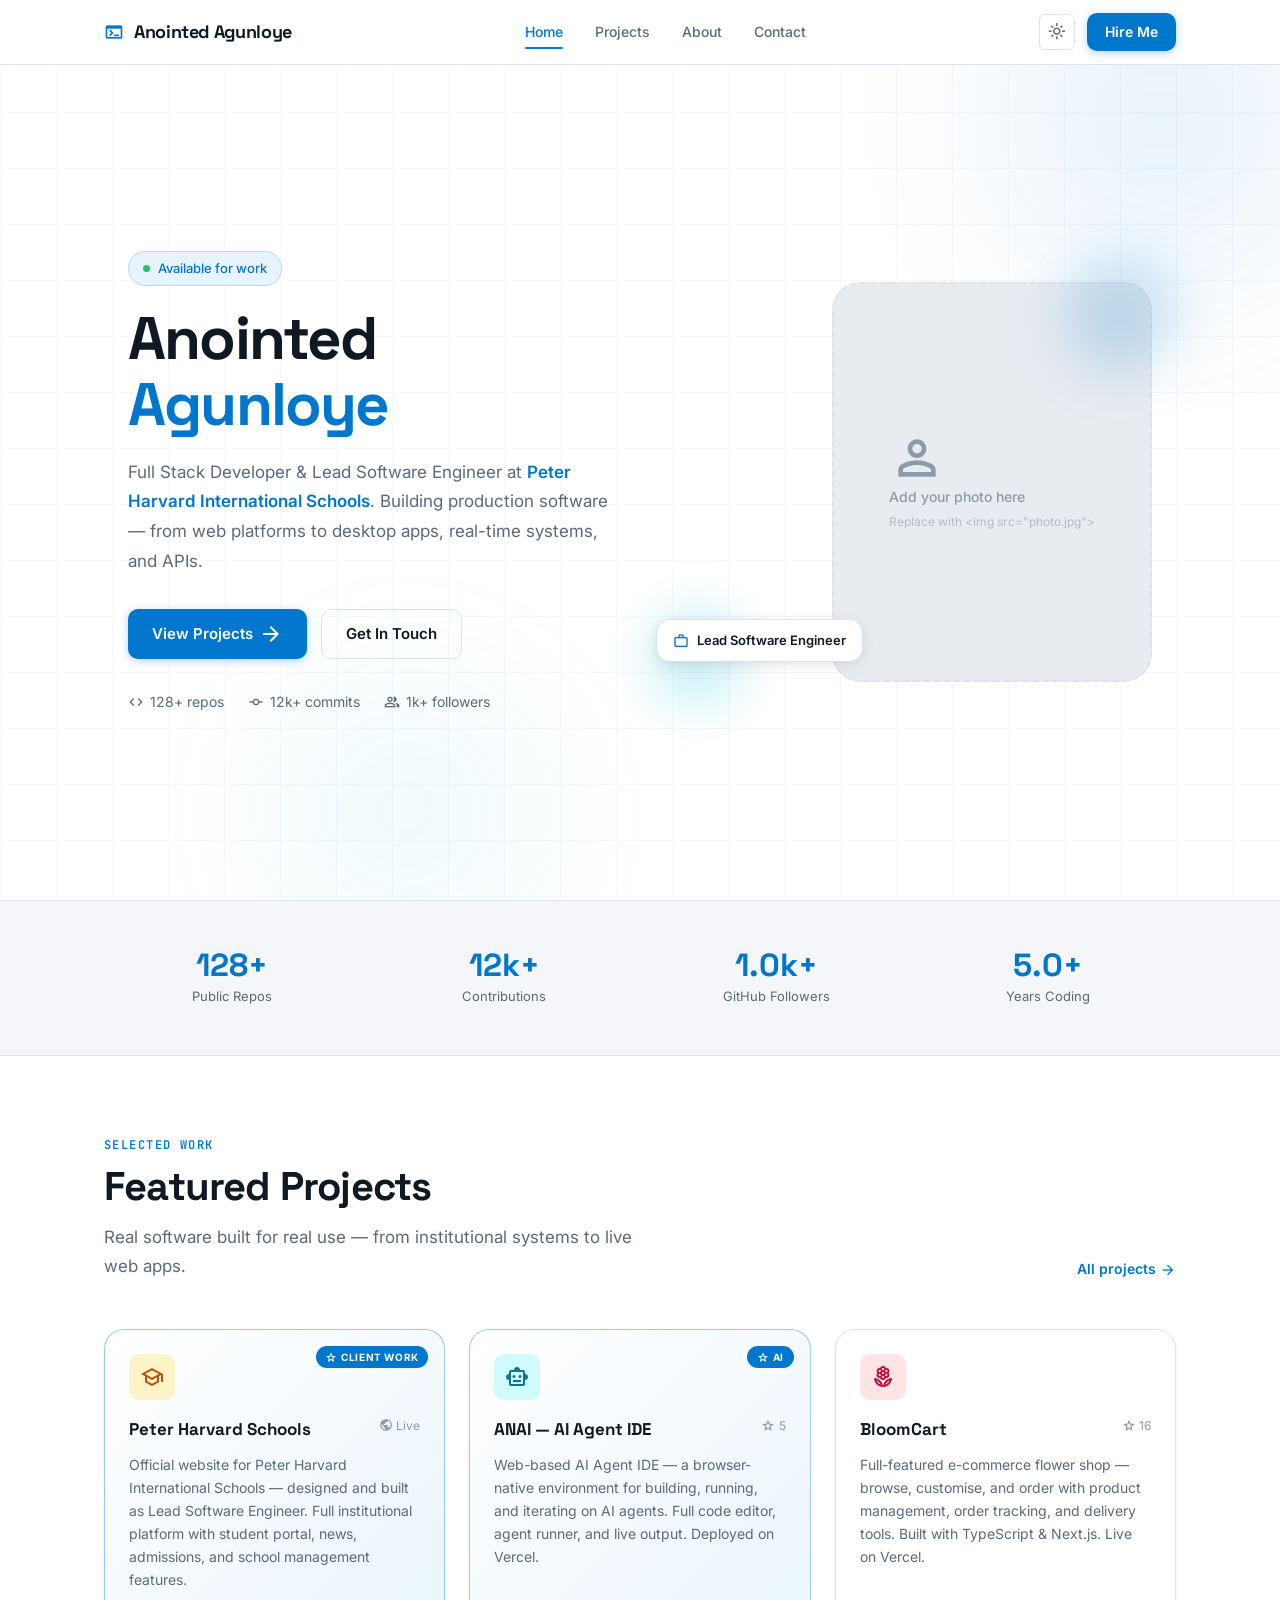
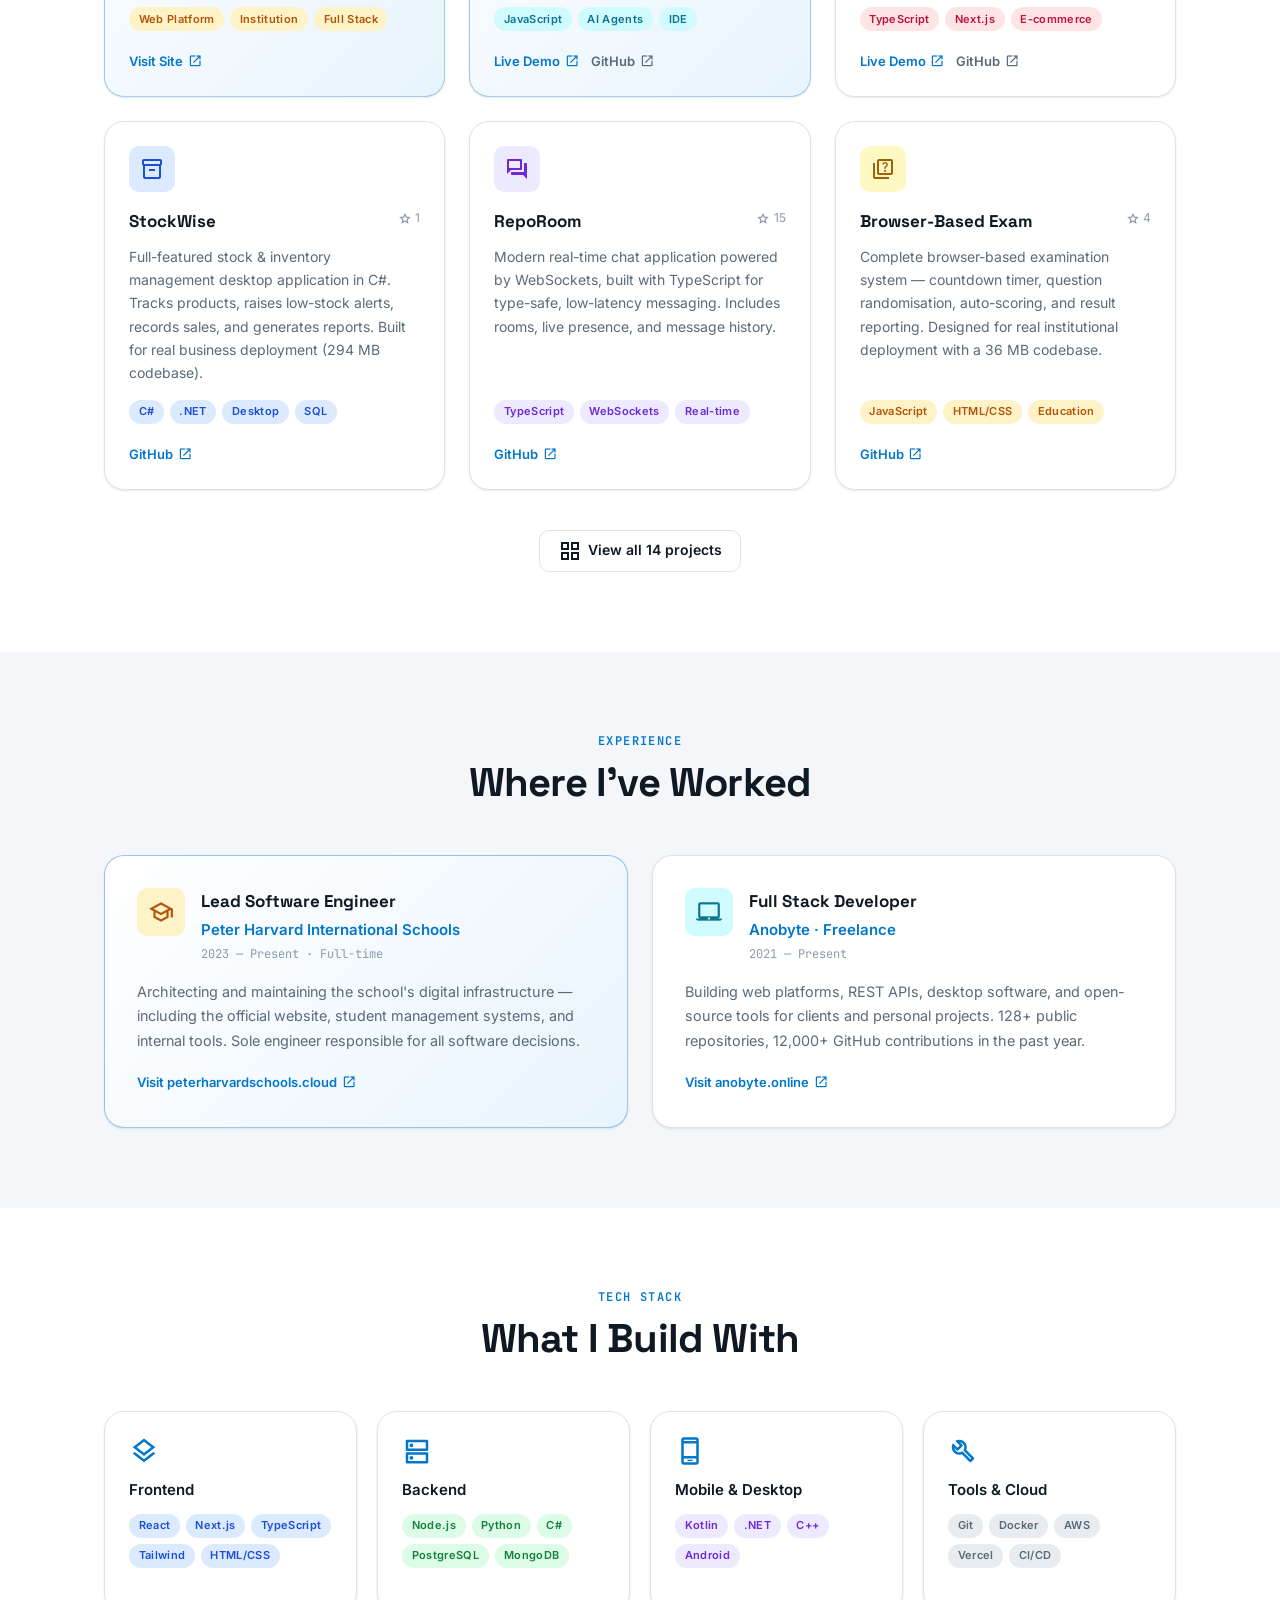
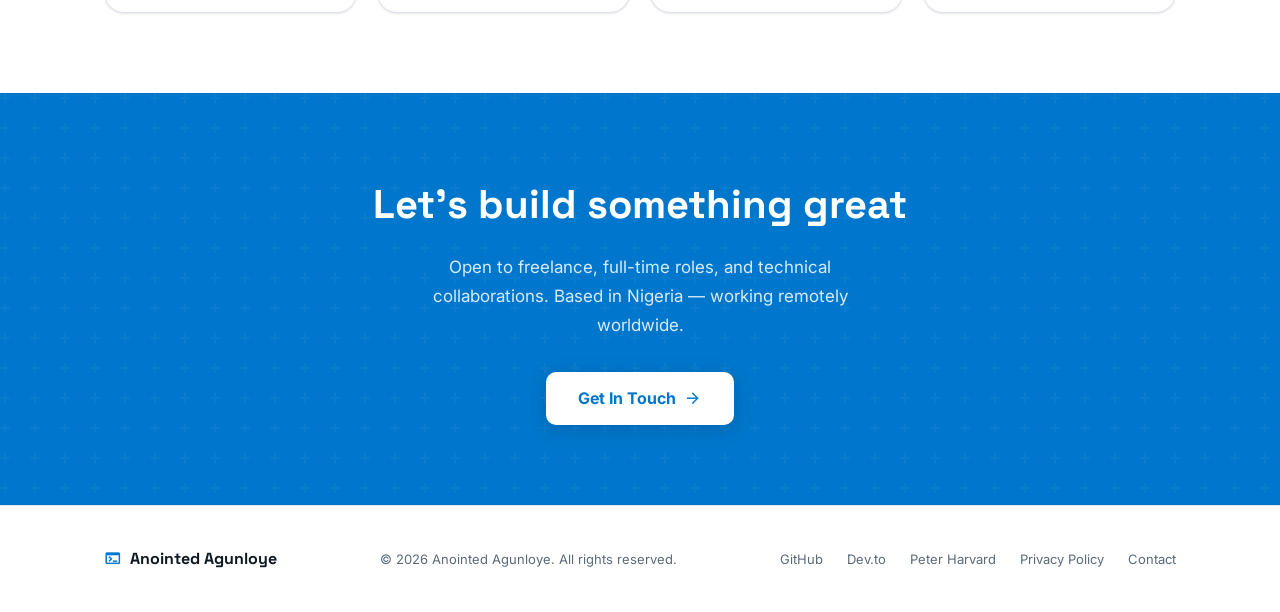
==== commit d1753916: "Initial Commit" ====
--- a/index.html
+++ b/index.html
@@ -17,7 +17,7 @@
   <div class="navbar__inner">
     <a href="index.html" class="navbar__logo">
       <span class="material-symbols-outlined">terminal</span>
-      A.AGUNLOYE
+      Anointed Agunloye
     </a>
     <nav aria-label="Primary navigation">
       <ul class="navbar__nav">
@@ -364,7 +364,7 @@
           <div class="experience-card__meta">
             <p class="experience-card__role">Lead Software Engineer</p>
             <p class="experience-card__company">Peter Harvard International Schools</p>
-            <p class="experience-card__period">2025 — Present · Full-time</p>
+            <p class="experience-card__period">2023 — Present · Full-time</p>
           </div>
         </div>
         <p class="experience-card__desc">
@@ -474,13 +474,14 @@
     <div class="footer__inner">
       <div class="footer__logo">
         <span class="material-symbols-outlined">terminal</span>
-        A.AGUNLOYE
+        Anointed Agunloye
       </div>
       <p class="footer__copy">© 2026 Anointed Agunloye. All rights reserved.</p>
       <div class="footer__links">
         <a href="https://github.com/anointedthedeveloper" target="_blank" rel="noopener noreferrer">GitHub</a>
         <a href="https://dev.to/anointedthedeveloper"      target="_blank" rel="noopener noreferrer">Dev.to</a>
         <a href="https://peterharvardschools.cloud"         target="_blank" rel="noopener noreferrer">Peter Harvard</a>
+        <a href="privacy.html">Privacy Policy</a>
         <a href="contact.html">Contact</a>
       </div>
     </div>
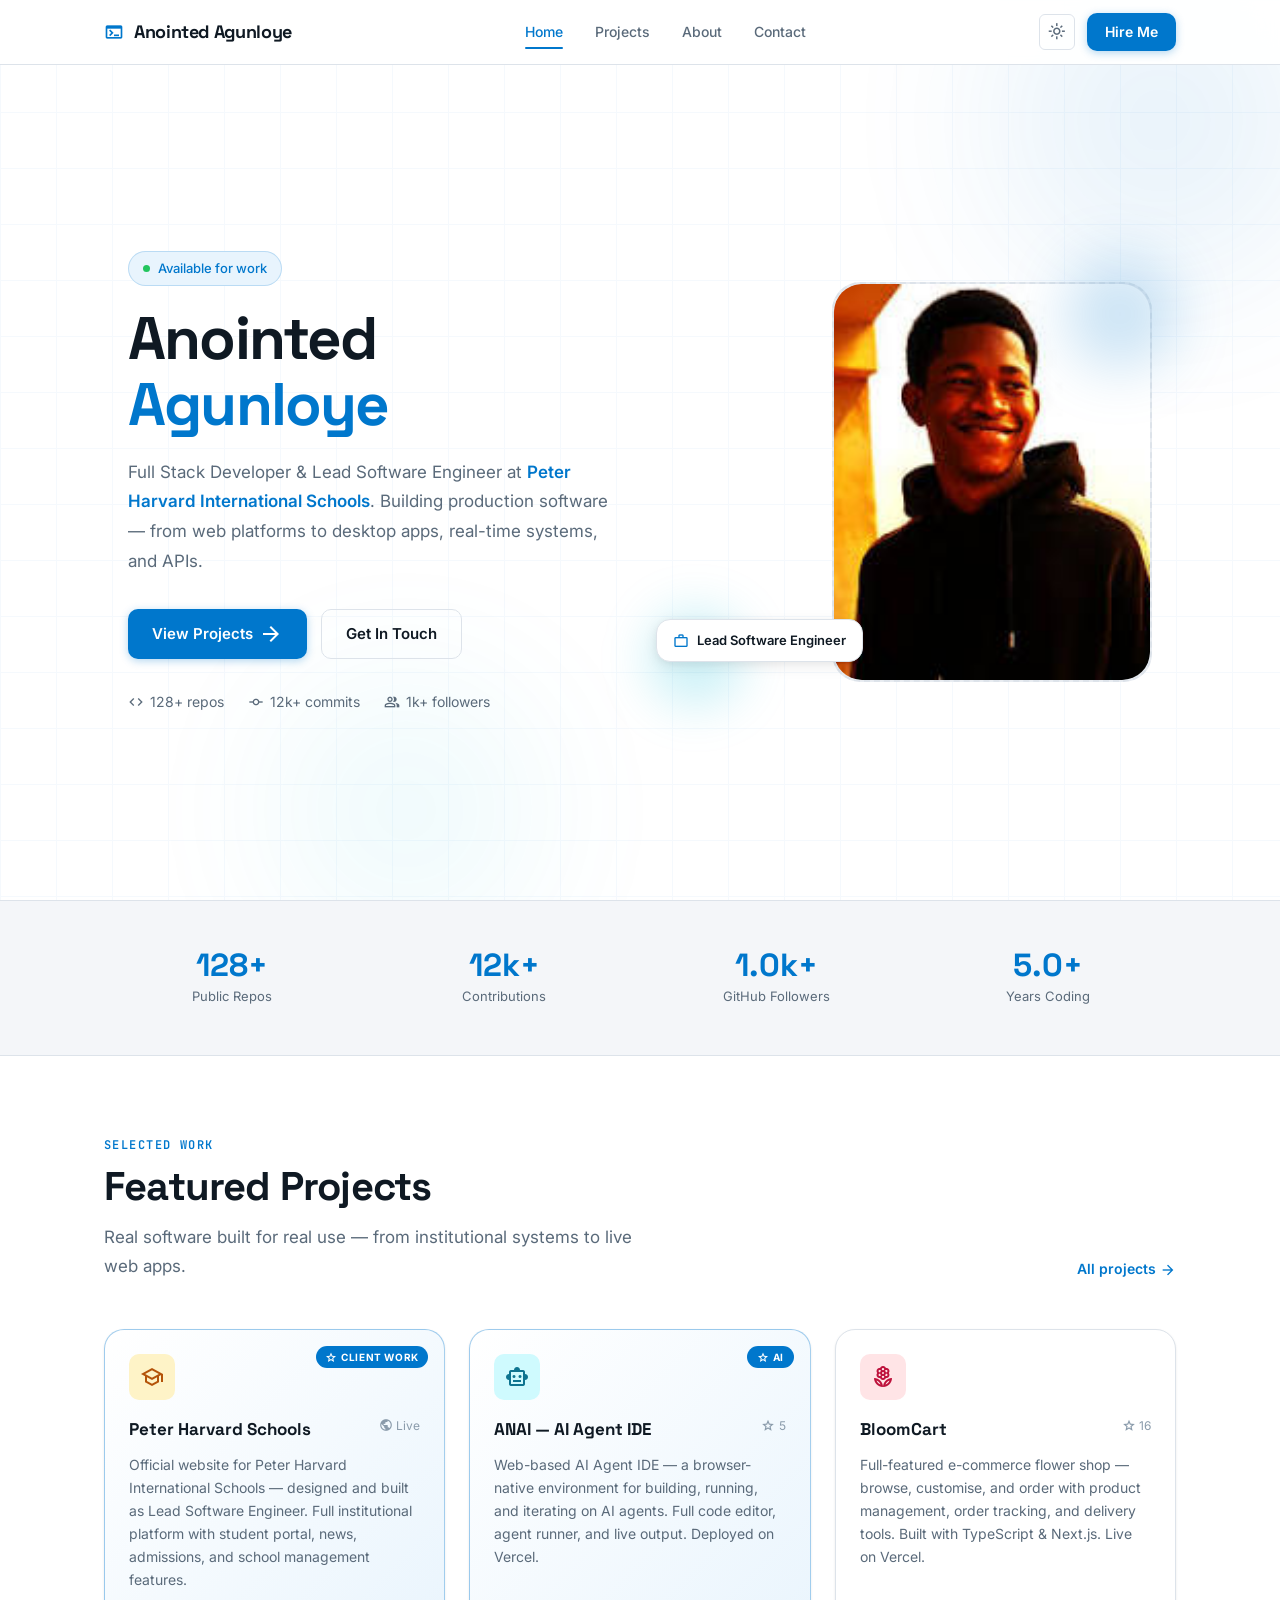
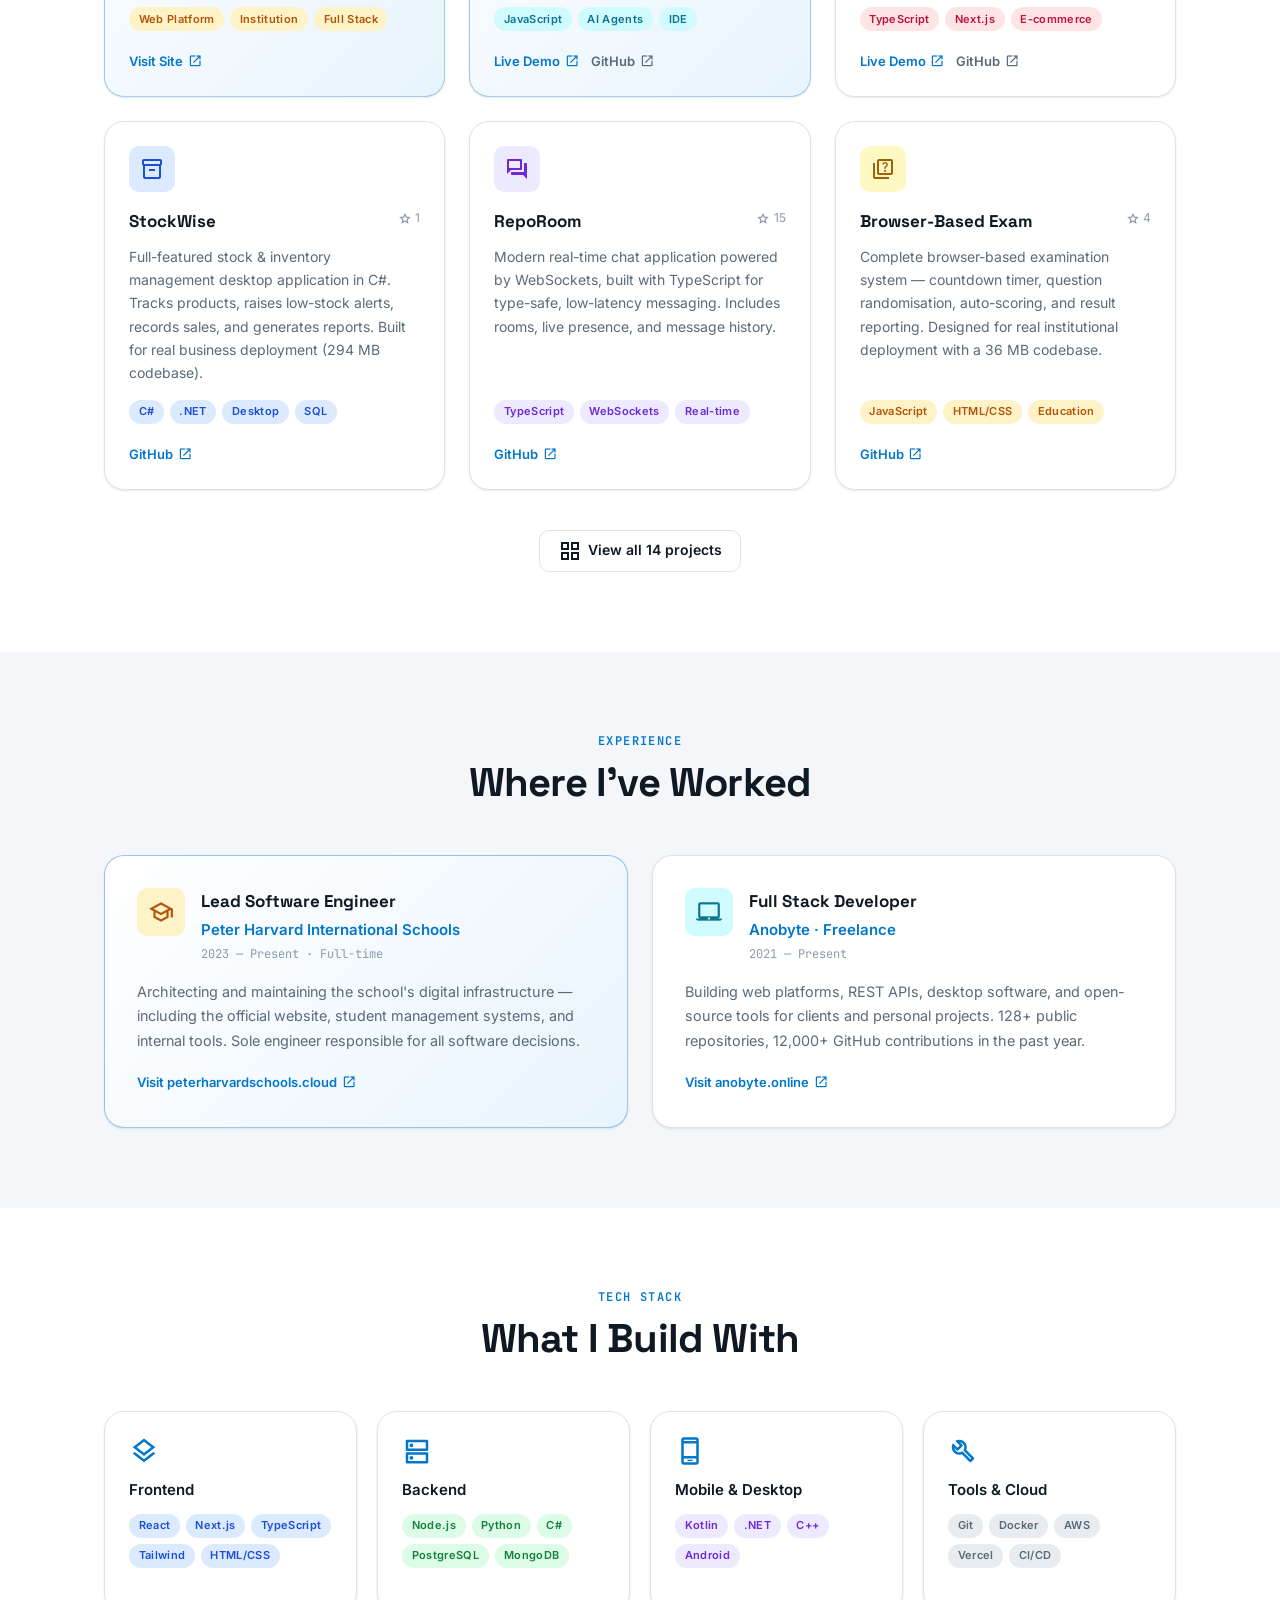
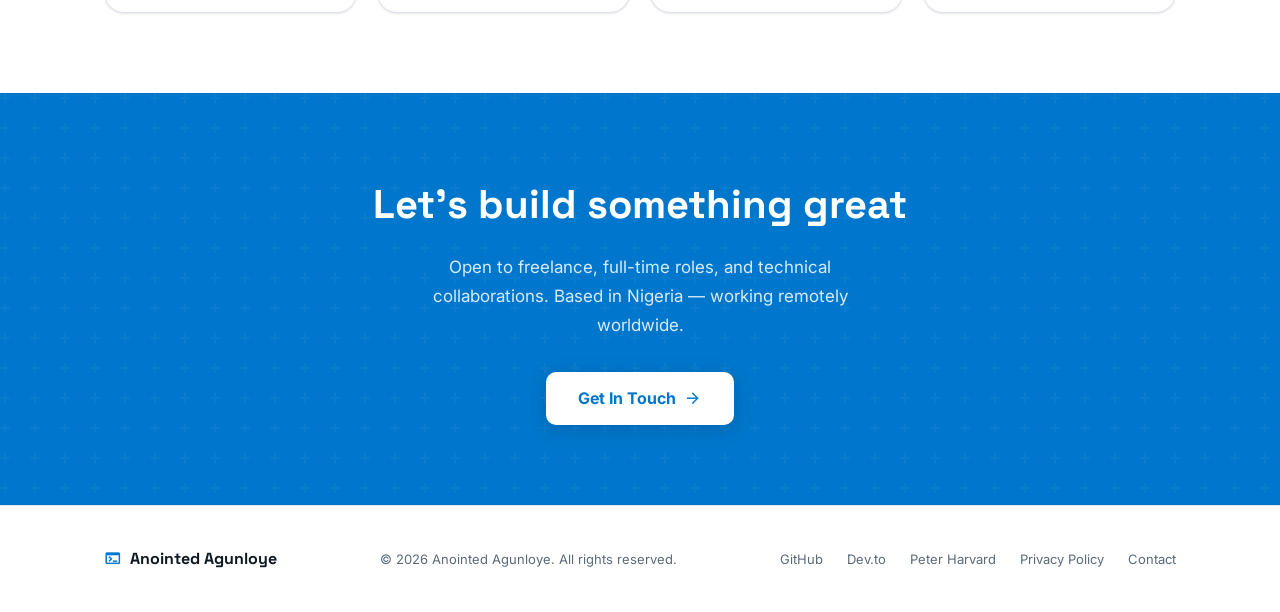
==== commit 0b4eaeff: "Initial Commit" ====
--- a/index.html
+++ b/index.html
@@ -96,16 +96,7 @@
       <!-- Right — Photo -->
       <div class="hero__photo">
         <div class="hero__photo-wrap">
-          <!--
-            ADD YOUR PHOTO:
-            Remove everything inside this div and replace with:
-            <img src="photo.jpg" alt="Anointed Agunloye"/>
-          -->
-          <div class="hero__photo-placeholder">
-            <span class="material-symbols-outlined">person</span>
-            <p>Add your photo here</p>
-            <small>Replace with &lt;img src="photo.jpg"&gt;</small>
-          </div>
+          <img src="assets/image.png" alt="Anointed Agunloye"/>
         </div>
         <div class="hero__photo-glow-1" aria-hidden="true"></div>
         <div class="hero__photo-glow-2" aria-hidden="true"></div>
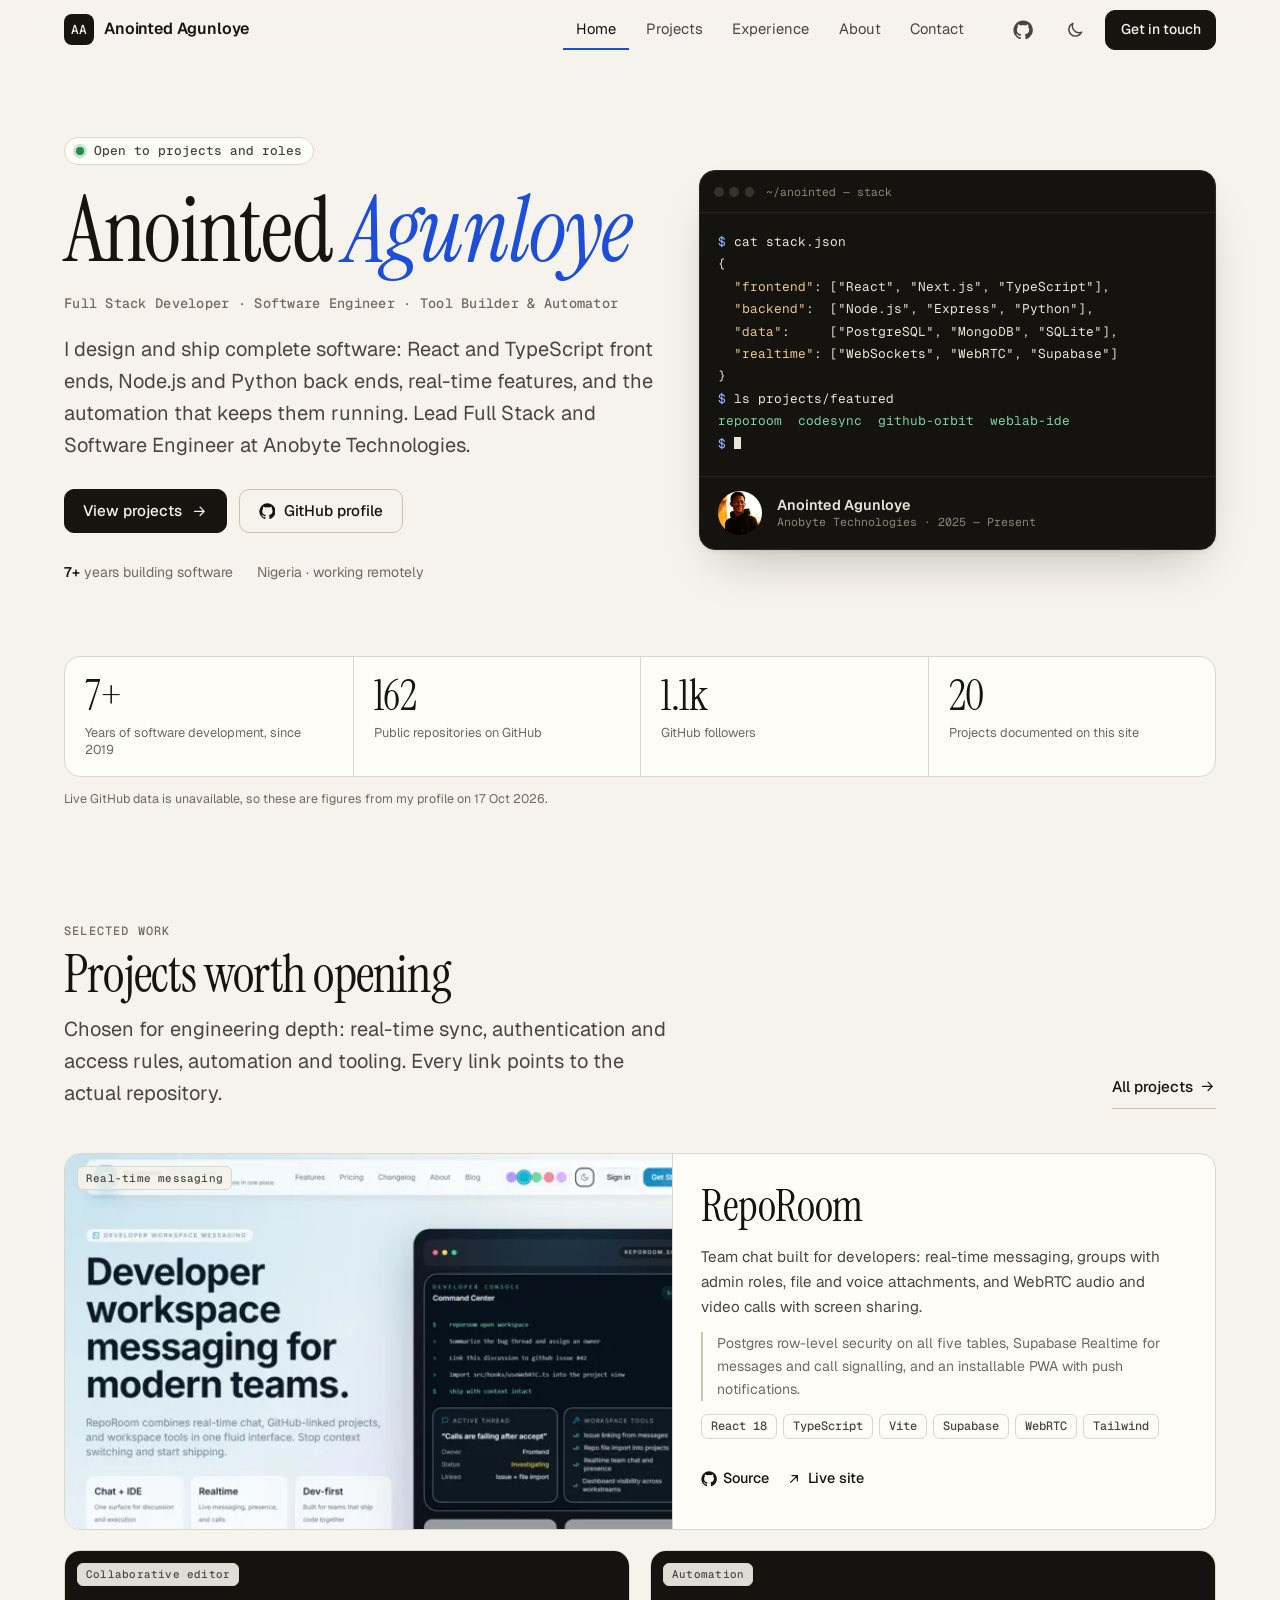
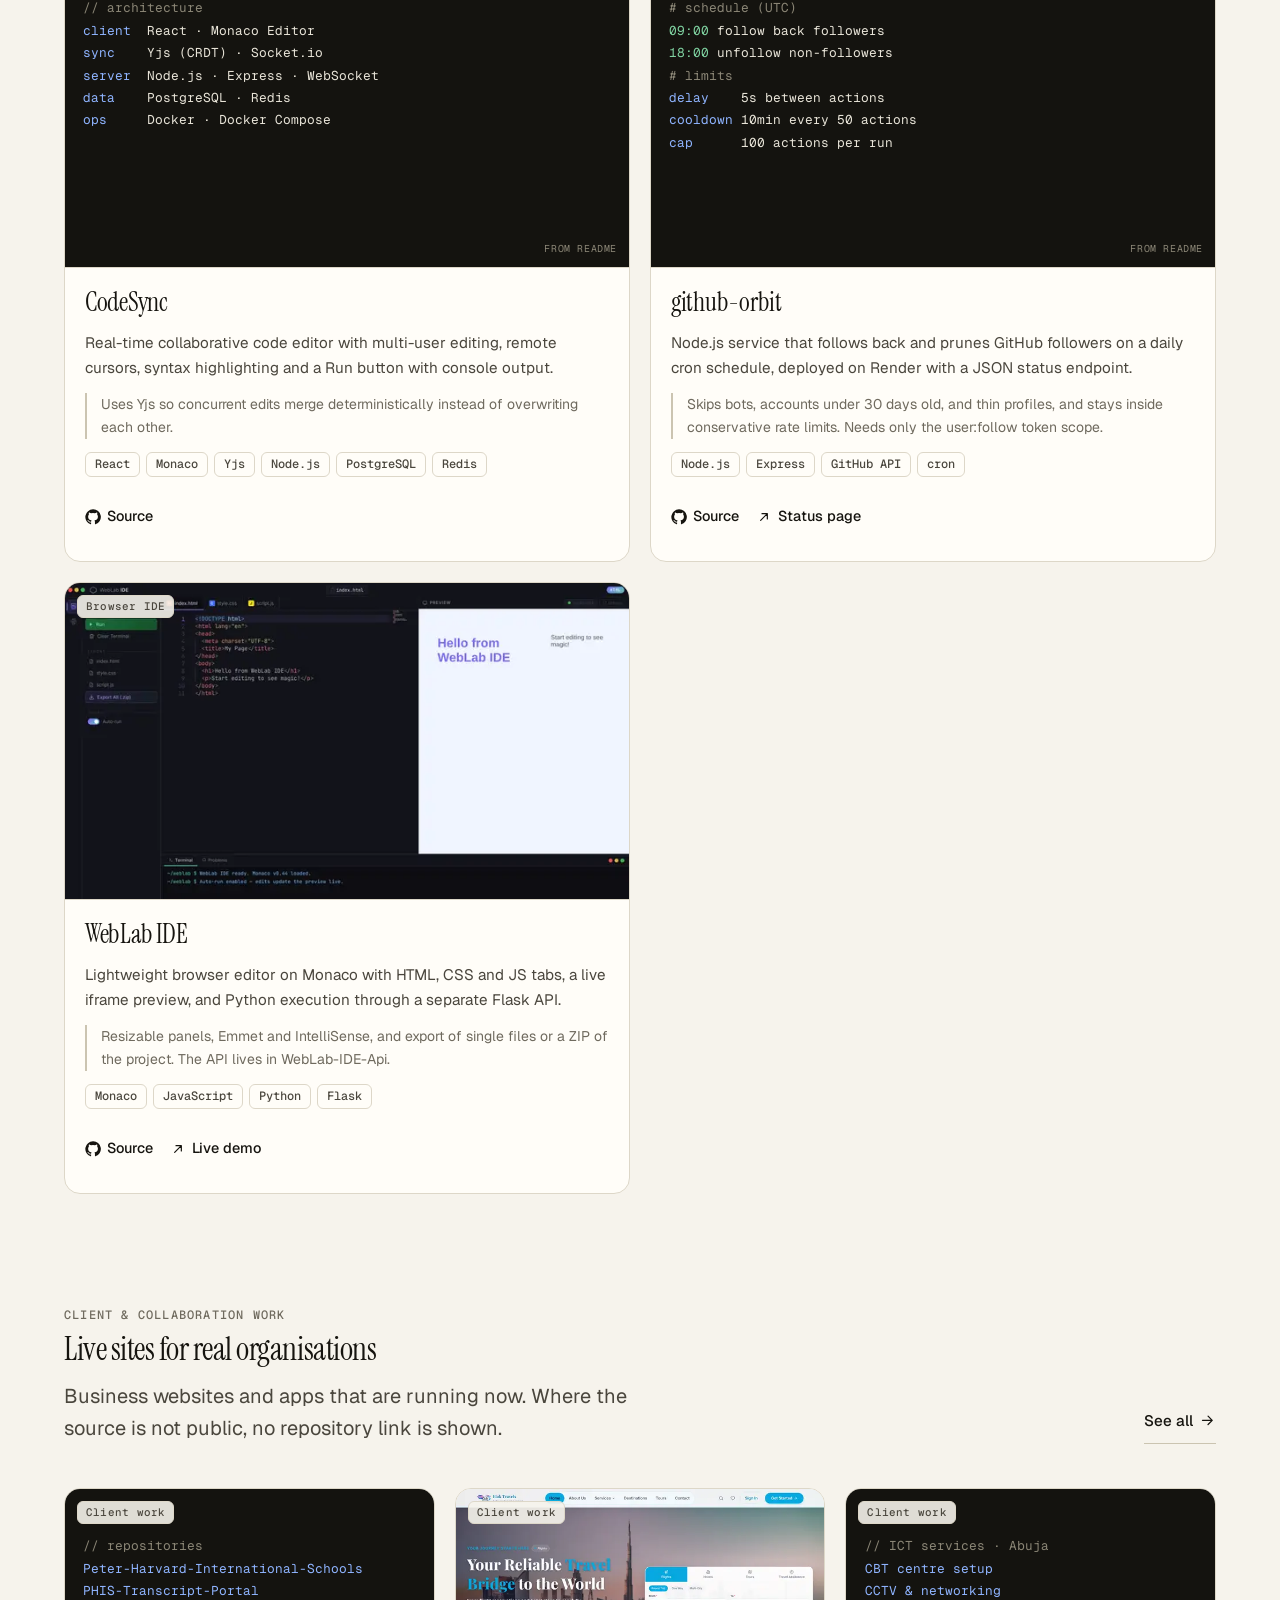
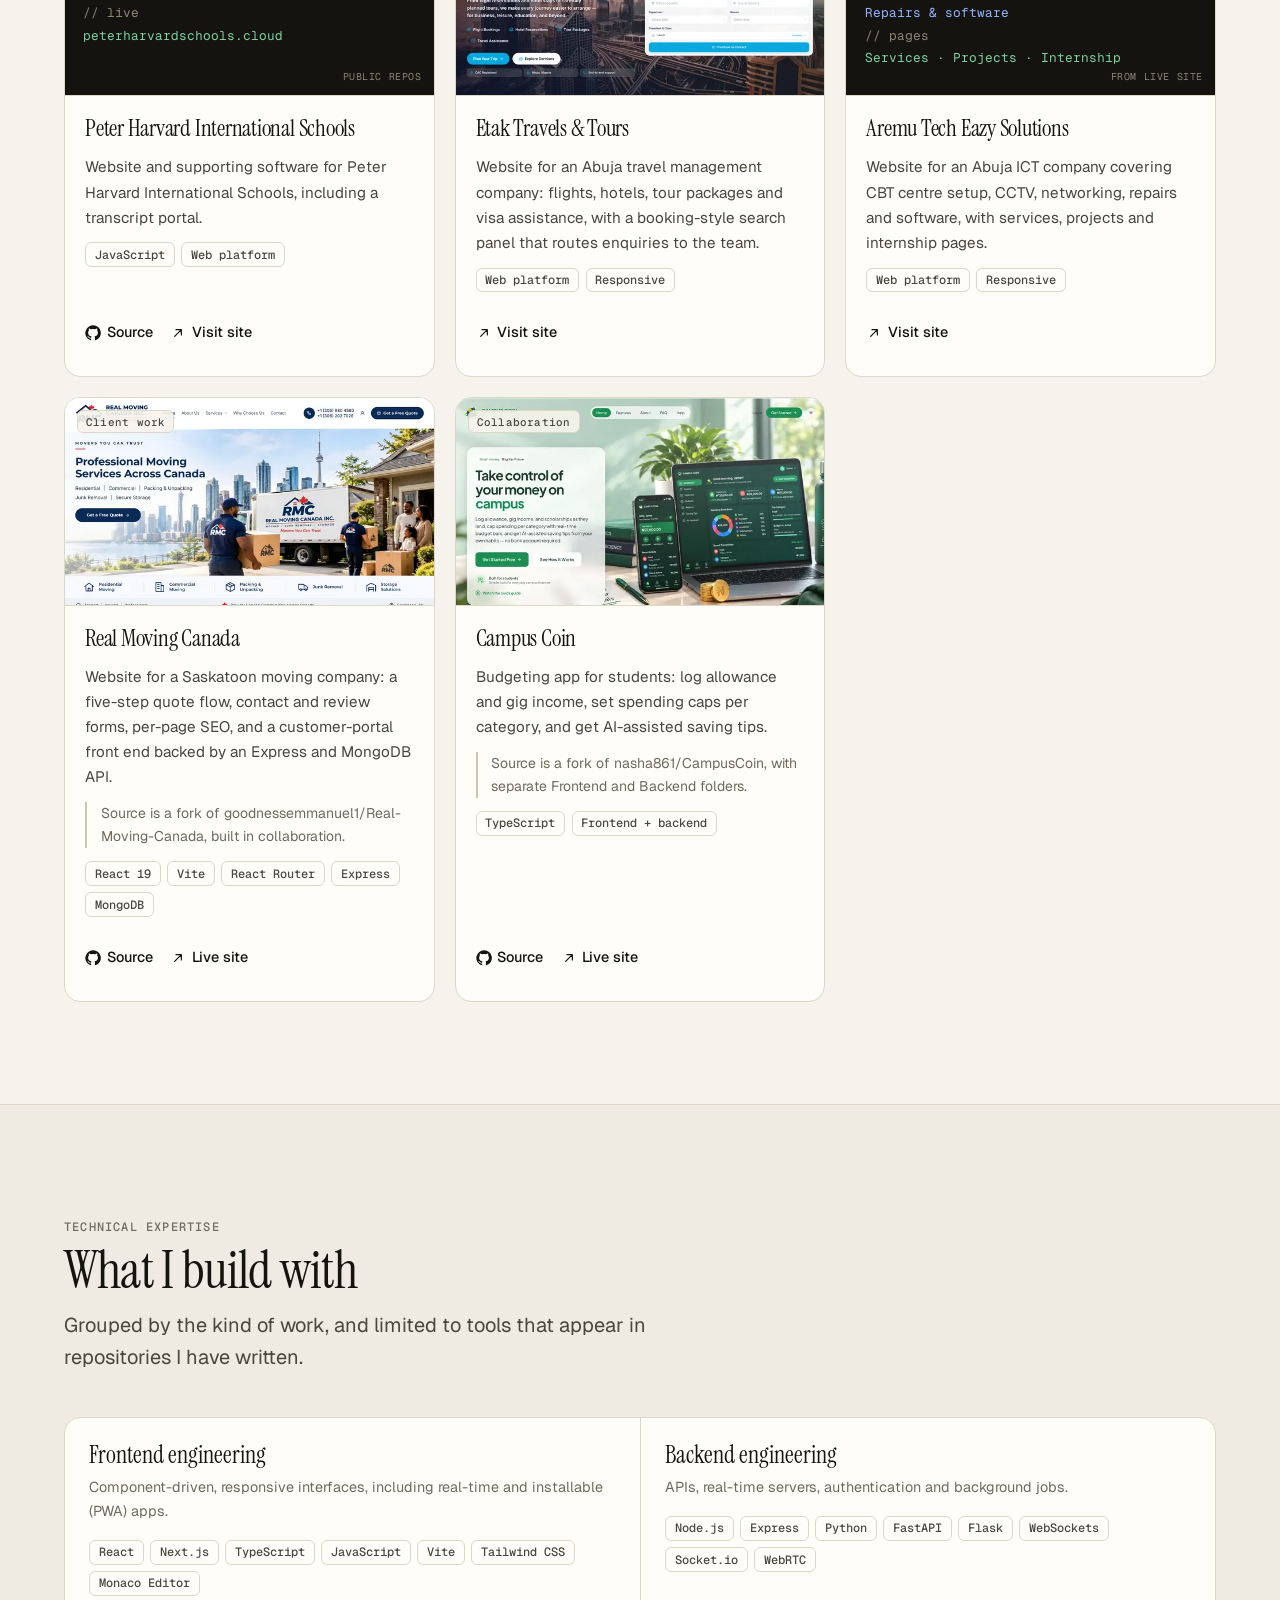
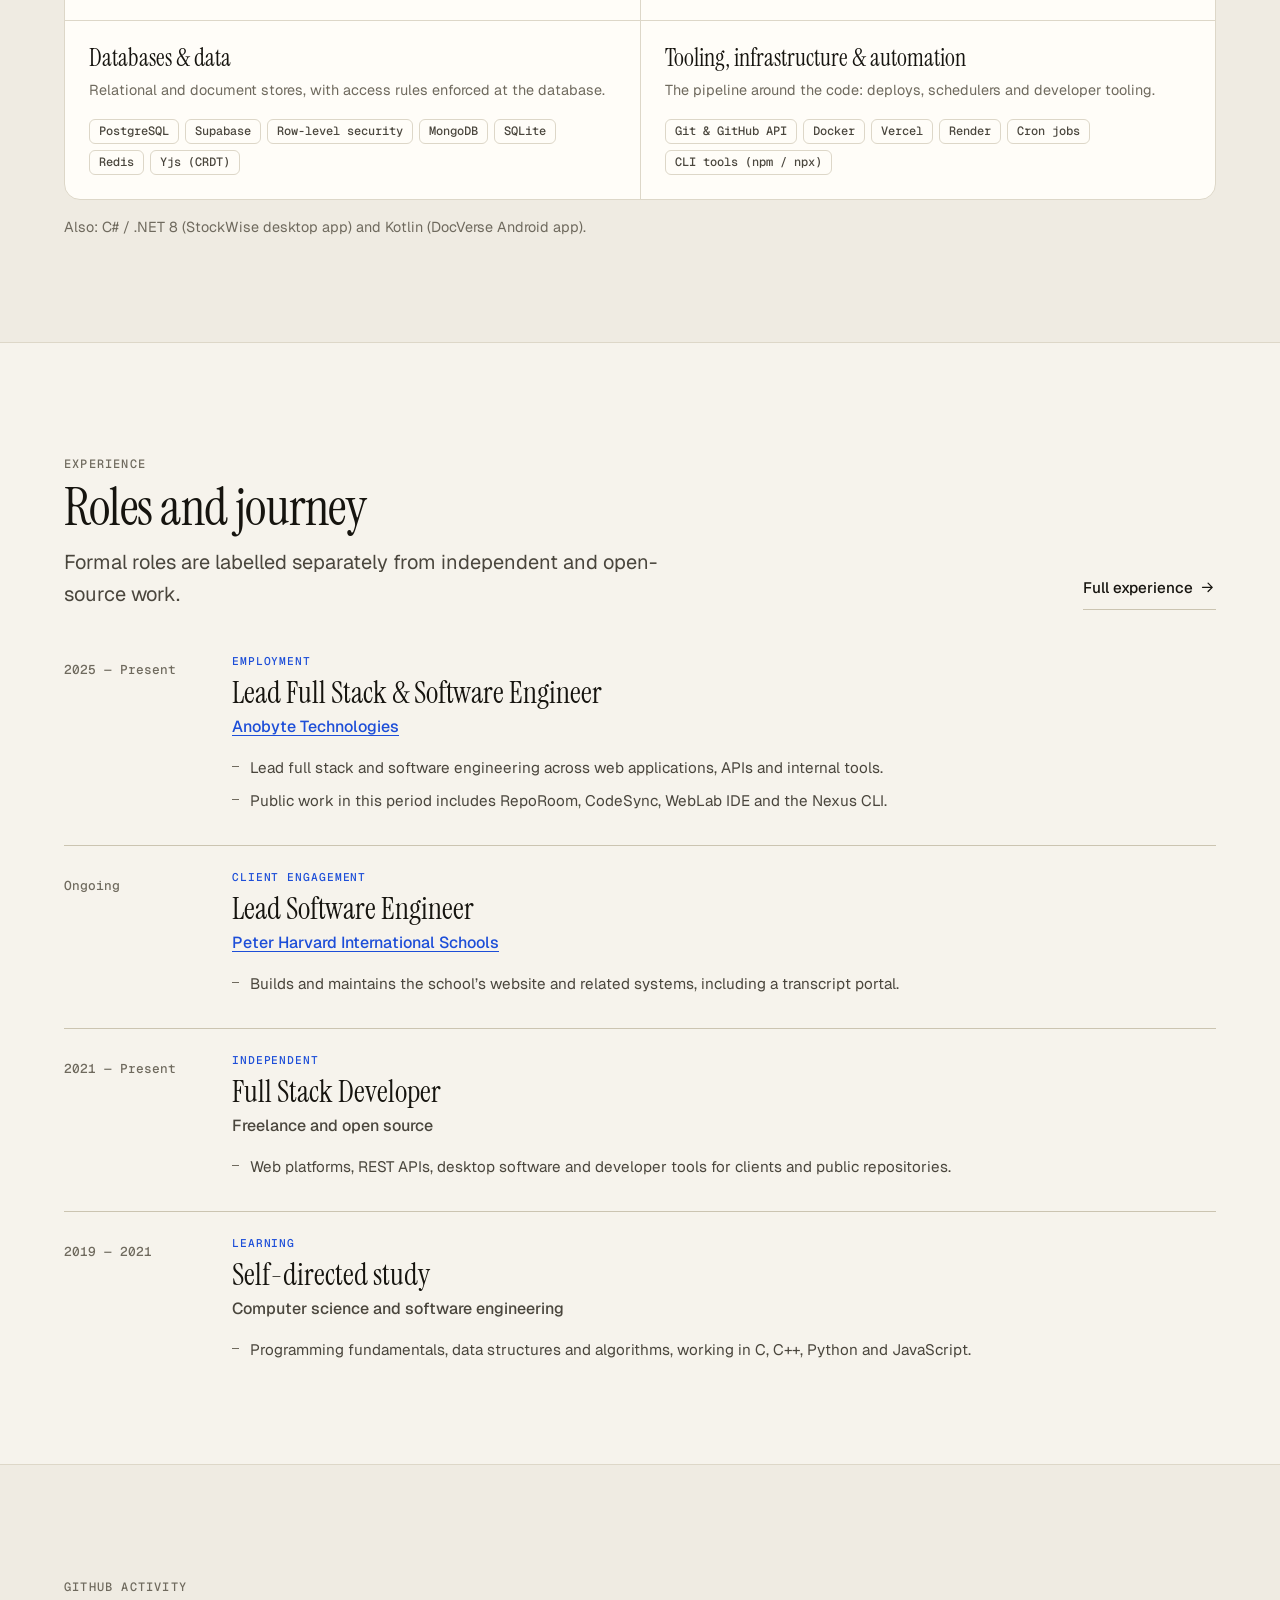
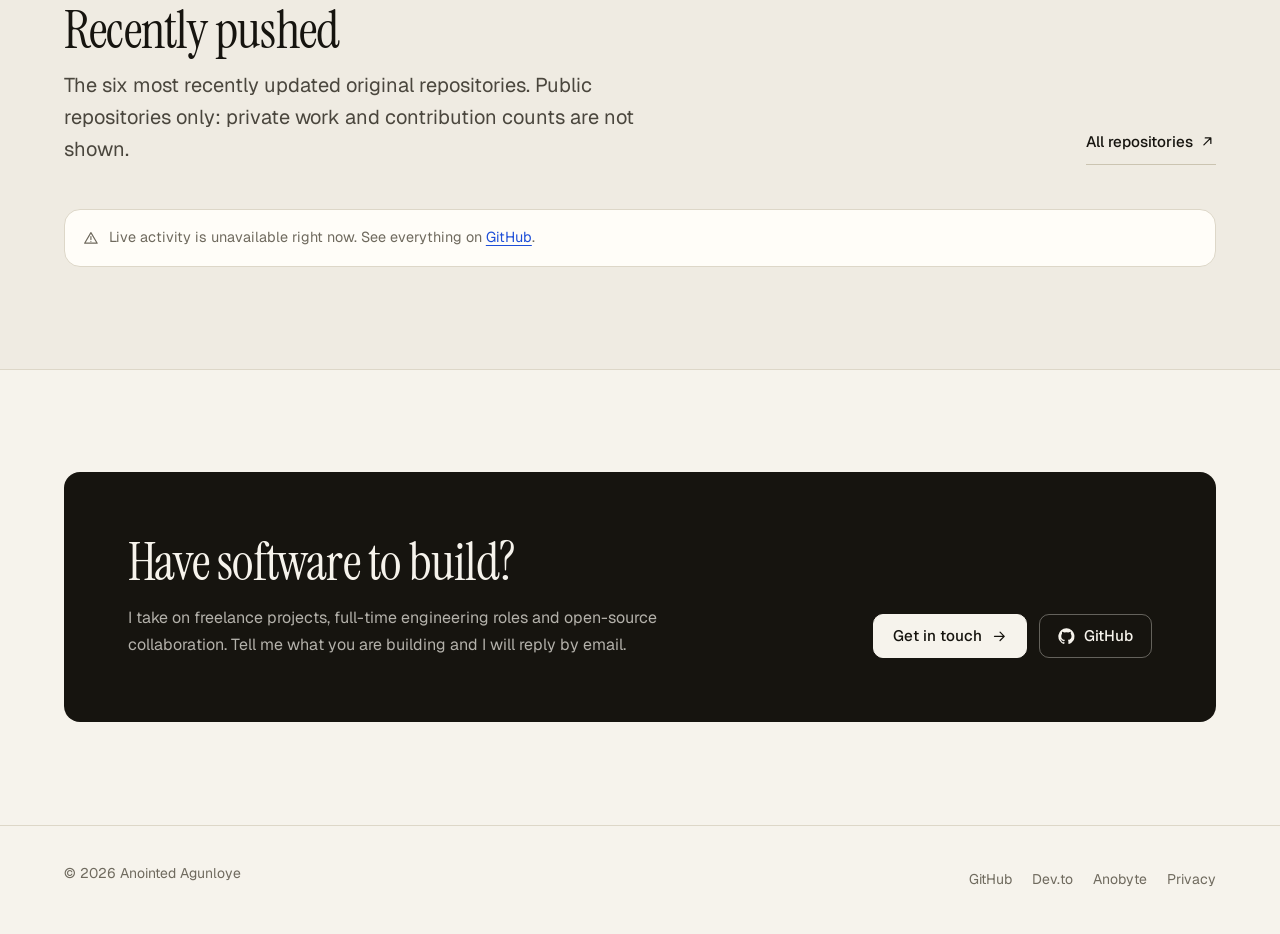
==== commit 28be020b: "Redesign portfolio: editorial design system, live GitHub stats, verified project showcase - New desi" ====
--- a/index.html
+++ b/index.html
@@ -1,484 +1,259 @@
 <!DOCTYPE html>
 <html lang="en">
 <head>
-  <meta charset="utf-8"/>
-  <meta name="viewport" content="width=device-width, initial-scale=1.0"/>
-  <title>Anointed Agunloye | Full Stack Developer</title>
-  <meta name="description" content="Anointed Agunloye — Full Stack Developer & Lead Software Engineer at Peter Harvard International Schools. Building web platforms, desktop software, and APIs."/>
-  <link rel="preconnect" href="https://fonts.googleapis.com"/>
-  <link rel="preconnect" href="https://fonts.gstatic.com" crossorigin/>
-  <link href="https://fonts.googleapis.com/css2?family=Inter:wght@300;400;500;600;700&family=Space+Grotesk:wght@600;700&family=JetBrains+Mono:wght@400;600&family=Material+Symbols+Outlined:wght,FILL@100..700,0..1&display=swap" rel="stylesheet"/>
-  <link rel="stylesheet" href="styles.css"/>
+  <meta charset="utf-8">
+  <meta name="viewport" content="width=device-width, initial-scale=1">
+  <title>Anointed Agunloye | Full Stack Developer & Software Engineer</title>
+  <meta name="description" content="Portfolio of Anointed Agunloye, Lead Full Stack and Software Engineer at Anobyte Technologies. Web applications, APIs, real-time systems and developer tools.">
+  <link rel="canonical" href="https://anointed.is-a.dev/">
+  <meta name="theme-color" content="#f6f3ec" media="(prefers-color-scheme: light)">
+  <meta name="theme-color" content="#0f0f0d" media="(prefers-color-scheme: dark)">
+  <meta property="og:type" content="website">
+  <meta property="og:site_name" content="Anointed Agunloye">
+  <meta property="og:title" content="Anointed Agunloye | Full Stack Developer & Software Engineer">
+  <meta property="og:description" content="Portfolio of Anointed Agunloye, Lead Full Stack and Software Engineer at Anobyte Technologies. Web applications, APIs, real-time systems and developer tools.">
+  <meta property="og:url" content="https://anointed.is-a.dev/">
+  <meta property="og:image" content="https://anointed.is-a.dev/assets/og.png">
+  <meta property="og:image:width" content="1200">
+  <meta property="og:image:height" content="630">
+  <meta property="og:image:alt" content="Anointed Agunloye, Full Stack Developer and Software Engineer">
+  <meta name="twitter:card" content="summary_large_image">
+  <meta name="twitter:title" content="Anointed Agunloye | Full Stack Developer & Software Engineer">
+  <meta name="twitter:description" content="Portfolio of Anointed Agunloye, Lead Full Stack and Software Engineer at Anobyte Technologies. Web applications, APIs, real-time systems and developer tools.">
+  <meta name="twitter:image" content="https://anointed.is-a.dev/assets/og.png">
+  <link rel="icon" href="assets/favicon.svg" type="image/svg+xml">
+  <link rel="preconnect" href="https://fonts.googleapis.com">
+  <link rel="preconnect" href="https://fonts.gstatic.com" crossorigin>
+  <link rel="stylesheet" href="https://fonts.googleapis.com/css2?family=Geist+Mono:wght@400;500;600&family=Geist:wght@400;500;600&family=Instrument+Serif:ital@0;1&display=swap">
+  <script>
+    (function () {
+      var d = document.documentElement, t = null;
+      try { t = localStorage.getItem('theme'); } catch (e) {}
+      if (t !== 'light' && t !== 'dark') t = window.matchMedia && matchMedia('(prefers-color-scheme: dark)').matches ? 'dark' : 'light';
+      d.setAttribute('data-theme', t); d.classList.add('js');
+    })();
+  </script>
+  <link rel="stylesheet" href="styles.css">
+  <script type="application/ld+json">
+{
+  "@context": "https://schema.org",
+  "@graph": [
+    {
+      "@type": "Person",
+      "@id": "https://anointed.is-a.dev/#person",
+      "name": "Anointed Agunloye",
+      "url": "https://anointed.is-a.dev/",
+      "image": "https://anointed.is-a.dev/assets/portrait-640.webp",
+      "jobTitle": "Lead Full Stack & Software Engineer",
+      "worksFor": {
+        "@type": "Organization",
+        "name": "Anobyte Technologies",
+        "url": "https://anobyte.online"
+      },
+      "sameAs": [
+        "https://github.com/anointedthedeveloper",
+        "https://dev.to/anointedthedeveloper"
+      ],
+      "knowsAbout": [
+        "Full stack development",
+        "React",
+        "TypeScript",
+        "Node.js",
+        "Python",
+        "PostgreSQL",
+        "Real-time systems",
+        "Developer tooling"
+      ]
+    },
+    {
+      "@type": "WebSite",
+      "@id": "https://anointed.is-a.dev/#website",
+      "url": "https://anointed.is-a.dev/",
+      "name": "Anointed Agunloye",
+      "inLanguage": "en",
+      "publisher": {
+        "@id": "https://anointed.is-a.dev/#person"
+      }
+    }
+  ]
+}
+  </script>
 </head>
 <body>
-
-<!-- ===== NAVBAR ===== -->
-<header class="navbar">
-  <div class="navbar__inner">
-    <a href="index.html" class="navbar__logo">
-      <span class="material-symbols-outlined">terminal</span>
-      Anointed Agunloye
-    </a>
-    <nav aria-label="Primary navigation">
-      <ul class="navbar__nav">
-        <li><a href="index.html"    class="nav-link">Home</a></li>
-        <li><a href="projects.html" class="nav-link">Projects</a></li>
-        <li><a href="about.html"    class="nav-link">About</a></li>
-        <li><a href="contact.html"  class="nav-link">Contact</a></li>
-      </ul>
+<a class="skip-link" href="#main">Skip to content</a>
+<header class="site-header">
+  <div class="wrap">
+    <a class="brand" href="index.html" aria-label="Anointed Agunloye, home"><span class="brand__mark" aria-hidden="true">AA</span>Anointed Agunloye</a>
+    <nav class="nav" aria-label="Primary"><ul class="nav__list"><li><a class="nav__link" href="index.html" aria-current="page">Home</a></li><li><a class="nav__link" href="projects.html">Projects</a></li><li><a class="nav__link" href="index.html#experience">Experience</a></li><li><a class="nav__link" href="about.html">About</a></li><li><a class="nav__link" href="contact.html">Contact</a></li></ul></nav>
+    <div class="header-actions">
+      <a class="icon-btn" href="https://github.com/anointedthedeveloper" target="_blank" rel="noopener noreferrer" aria-label="GitHub profile (opens in a new tab)"><svg class="icon " aria-hidden="true" focusable="false"><use href="assets/icons.svg#i-github"/></svg></a>
+      <button class="icon-btn theme-toggle" type="button" aria-pressed="false" aria-label="Switch to dark theme"><svg class="icon i-moon" aria-hidden="true" focusable="false"><use href="assets/icons.svg#i-moon"/></svg><svg class="icon i-sun" aria-hidden="true" focusable="false"><use href="assets/icons.svg#i-sun"/></svg></button>
+      <a class="btn btn--primary btn--sm" href="contact.html">Get in touch</a>
+      <button class="icon-btn menu-btn" type="button" aria-expanded="false" aria-controls="mobile-menu" aria-label="Open menu"><svg class="icon i-menu" aria-hidden="true" focusable="false"><use href="assets/icons.svg#i-menu"/></svg><svg class="icon i-close" aria-hidden="true" focusable="false"><use href="assets/icons.svg#i-close"/></svg></button>
+    </div>
+  </div>
+</header>
+<div class="mobile-menu" id="mobile-menu" aria-hidden="true">
+  <a href="index.html" aria-current="page">Home<svg class="icon " aria-hidden="true" focusable="false"><use href="assets/icons.svg#i-arrow"/></svg></a><a href="projects.html">Projects<svg class="icon " aria-hidden="true" focusable="false"><use href="assets/icons.svg#i-arrow"/></svg></a><a href="index.html#experience">Experience<svg class="icon " aria-hidden="true" focusable="false"><use href="assets/icons.svg#i-arrow"/></svg></a><a href="about.html">About<svg class="icon " aria-hidden="true" focusable="false"><use href="assets/icons.svg#i-arrow"/></svg></a><a href="contact.html">Contact<svg class="icon " aria-hidden="true" focusable="false"><use href="assets/icons.svg#i-arrow"/></svg></a>
+  <a class="btn btn--primary" href="contact.html">Get in touch</a>
+</div>
+<main id="main">
+<section class="hero" aria-labelledby="hero-title">
+  <div class="wrap hero__grid">
+    <div>
+      <p class="status rise" style="--i:0"><span class="status__dot" aria-hidden="true"></span>Open to projects and roles</p>
+      <h1 class="display h-xl rise" id="hero-title" style="--i:1">Anointed <em>Agunloye</em></h1>
+      <p class="hero__role rise" style="--i:2">Full Stack Developer · Software Engineer · Tool Builder &amp; Automator</p>
+      <p class="lead rise" style="--i:3">I design and ship complete software: React and TypeScript front ends, Node.js and Python back ends, real-time features, and the automation that keeps them running. Lead Full Stack and Software Engineer at Anobyte Technologies.</p>
+      <div class="hero__cta rise" style="--i:4">
+        <a class="btn btn--primary" href="projects.html">View projects <svg class="icon icon-arrow" aria-hidden="true" focusable="false"><use href="assets/icons.svg#i-arrow"/></svg></a>
+        <a class="btn" href="https://github.com/anointedthedeveloper" target="_blank" rel="noopener noreferrer"><svg class="icon " aria-hidden="true" focusable="false"><use href="assets/icons.svg#i-github"/></svg> GitHub profile</a>
+      </div>
+      <p class="hero__facts rise" style="--i:5"><span><strong data-years>7+</strong> years building software</span><span>Nigeria · working remotely</span></p>
+    </div>
+    <figure class="term rise" style="--i:3" aria-label="Terminal summary of my stack and featured projects">
+      <div class="term__bar"><span class="term__dots" aria-hidden="true"><i></i><i></i><i></i></span><span>~/anointed — stack</span></div>
+      <div class="term__body" role="img" aria-label="cat stack.json: frontend React, Next.js, TypeScript; backend Node.js, Express, Python; data PostgreSQL, MongoDB, SQLite; realtime WebSockets, WebRTC, Supabase. ls projects/featured: reporoom, codesync, github-orbit, weblab-ide.">
+<p><span class="t-p">$</span> cat stack.json</p>
+<p>{</p>
+<p>  <span class="t-k">"frontend"</span>: ["React", "Next.js", "TypeScript"],</p>
+<p>  <span class="t-k">"backend"</span>:  ["Node.js", "Express", "Python"],</p>
+<p>  <span class="t-k">"data"</span>:     ["PostgreSQL", "MongoDB", "SQLite"],</p>
+<p>  <span class="t-k">"realtime"</span>: ["WebSockets", "WebRTC", "Supabase"]</p>
+<p>}</p>
+<p><span class="t-p">$</span> ls projects/featured</p>
+<p class="t-g">reporoom  codesync  github-orbit  weblab-ide</p>
+<p><span class="t-p">$</span> <span class="term__cursor"></span></p>
+      </div>
+      <div class="term__id"><img src="assets/portrait-160.webp" width="160" height="160" alt="Portrait of Anointed Agunloye"><span><span class="t-n">Anointed Agunloye</span><span class="t-s">Anobyte Technologies · 2025 — Present</span></span></div>
+    </figure>
+  </div>
+</section>
+
+<section class="wrap" aria-label="At a glance">
+  <div class="metrics reveal">
+    <div class="metric"><p class="metric__value" data-years>7+</p><p class="metric__label">Years of software development, since 2019</p></div>
+    <div class="metric"><p class="metric__value is-loading" data-stat="repos">—</p><p class="metric__label">Public repositories on GitHub</p></div>
+    <div class="metric"><p class="metric__value is-loading" data-stat="followers">—</p><p class="metric__label">GitHub followers</p></div>
+    <div class="metric" data-tile="stars"><p class="metric__value is-loading" data-stat="stars">—</p><p class="metric__label">Stars across original repositories</p></div>
+    <div class="metric"><p class="metric__value" data-project-count>16</p><p class="metric__label">Projects documented on this site</p></div>
+  </div>
+  <p class="metrics-note"><span data-gh-note>Loading GitHub figures…</span></p>
+</section>
+
+<section class="section" id="projects" aria-labelledby="projects-title">
+  <div class="wrap">
+    <div class="sec-head">
+      <div><p class="eyebrow">Selected work</p><h2 class="display h-lg" id="projects-title">Projects worth opening</h2>
+        <p class="lead">Chosen for engineering depth: real-time sync, authentication and access rules, automation and tooling. Every link points to the actual repository.</p></div>
+      <a class="more-link" href="projects.html">All projects <svg class="icon icon-arrow" aria-hidden="true" focusable="false"><use href="assets/icons.svg#i-arrow"/></svg></a>
+    </div>
+    <div class="projects projects--home" data-projects="home">
+      <noscript><p>Projects are listed on <a class="link" href="https://github.com/anointedthedeveloper?tab=repositories">GitHub</a>.</p></noscript>
+    </div>
+  </div>
+</section>
+
+<section class="section" id="client-work" aria-labelledby="clients-title" style="padding-top:0">
+  <div class="wrap">
+    <div class="sec-head"><div><p class="eyebrow">Client &amp; collaboration work</p><h2 class="display h-md" id="clients-title">Live sites for real organisations</h2>
+      <p class="lead">Business websites and apps that are running now. Where the source is not public, no repository link is shown.</p></div>
+      <a class="more-link" href="projects.html#client">See all <svg class="icon icon-arrow" aria-hidden="true" focusable="false"><use href="assets/icons.svg#i-arrow"/></svg></a></div>
+    <div class="projects projects--3" data-projects="client"></div>
+  </div>
+</section>
+
+<section class="section section--tint" id="expertise" aria-labelledby="skills-title">
+  <div class="wrap">
+    <div class="sec-head"><div><p class="eyebrow">Technical expertise</p><h2 class="display h-lg" id="skills-title">What I build with</h2>
+      <p class="lead">Grouped by the kind of work, and limited to tools that appear in repositories I have written.</p></div></div>
+    <div class="skills"><div class="skill reveal"><h3>Frontend engineering</h3><p>Component-driven, responsive interfaces, including real-time and installable (PWA) apps.</p><div class="chips"><span class="chip">React</span><span class="chip">Next.js</span><span class="chip">TypeScript</span><span class="chip">JavaScript</span><span class="chip">Vite</span><span class="chip">Tailwind CSS</span><span class="chip">Monaco Editor</span></div></div><div class="skill reveal"><h3>Backend engineering</h3><p>APIs, real-time servers, authentication and background jobs.</p><div class="chips"><span class="chip">Node.js</span><span class="chip">Express</span><span class="chip">Python</span><span class="chip">FastAPI</span><span class="chip">Flask</span><span class="chip">WebSockets</span><span class="chip">Socket.io</span><span class="chip">WebRTC</span></div></div><div class="skill reveal"><h3>Databases &amp; data</h3><p>Relational and document stores, with access rules enforced at the database.</p><div class="chips"><span class="chip">PostgreSQL</span><span class="chip">Supabase</span><span class="chip">Row-level security</span><span class="chip">MongoDB</span><span class="chip">SQLite</span><span class="chip">Redis</span><span class="chip">Yjs (CRDT)</span></div></div><div class="skill reveal"><h3>Tooling, infrastructure &amp; automation</h3><p>The pipeline around the code: deploys, schedulers and developer tooling.</p><div class="chips"><span class="chip">Git &amp; GitHub API</span><span class="chip">Docker</span><span class="chip">Vercel</span><span class="chip">Render</span><span class="chip">Cron jobs</span><span class="chip">CLI tools (npm / npx)</span></div></div></div>
+<p class="muted reveal" style="margin-top:1rem;font-size:.9rem">Also: C# / .NET 8 (StockWise desktop app) and Kotlin (DocVerse Android app).</p>
+  </div>
+</section>
+
+<section class="section" id="experience" aria-labelledby="exp-title">
+  <div class="wrap">
+    <div class="sec-head"><div><p class="eyebrow">Experience</p><h2 class="display h-lg" id="exp-title">Roles and journey</h2>
+      <p class="lead">Formal roles are labelled separately from independent and open-source work.</p></div>
+      <a class="more-link" href="about.html#experience">Full experience <svg class="icon icon-arrow" aria-hidden="true" focusable="false"><use href="assets/icons.svg#i-arrow"/></svg></a></div>
+    <ol class="timeline">
+      <li class="tl reveal">
+  <p class="tl__date">2025 — Present</p>
+  <div>
+    <p class="tl__kind">Employment</p>
+    <h3 class="tl__role">Lead Full Stack &amp; Software Engineer</h3>
+    <p class="tl__org"><a class="link" href="https://anobyte.online" target="_blank" rel="noopener noreferrer">Anobyte Technologies</a></p>
+    <ul><li>Lead full stack and software engineering across web applications, APIs and internal tools.</li><li>Public work in this period includes RepoRoom, CodeSync, WebLab IDE and the Nexus CLI.</li></ul>
+  </div>
+</li>
+      <li class="tl reveal">
+  <p class="tl__date">Ongoing</p>
+  <div>
+    <p class="tl__kind">Client engagement</p>
+    <h3 class="tl__role">Lead Software Engineer</h3>
+    <p class="tl__org"><a class="link" href="https://peterharvardschools.cloud" target="_blank" rel="noopener noreferrer">Peter Harvard International Schools</a></p>
+    <ul><li>Builds and maintains the school’s website and related systems, including a transcript portal.</li></ul>
+  </div>
+</li>
+      <li class="tl reveal">
+  <p class="tl__date">2021 — Present</p>
+  <div>
+    <p class="tl__kind">Independent</p>
+    <h3 class="tl__role">Full Stack Developer</h3>
+    <p class="tl__org">Freelance and open source</p>
+    <ul><li>Web platforms, REST APIs, desktop software and developer tools for clients and public repositories.</li></ul>
+  </div>
+</li>
+      <li class="tl reveal">
+  <p class="tl__date">2019 — 2021</p>
+  <div>
+    <p class="tl__kind">Learning</p>
+    <h3 class="tl__role">Self-directed study</h3>
+    <p class="tl__org">Computer science and software engineering</p>
+    <ul><li>Programming fundamentals, data structures and algorithms, working in C, C++, Python and JavaScript.</li></ul>
+  </div>
+</li>
+    </ol>
+  </div>
+</section>
+
+<section class="section section--tint" aria-labelledby="act-title">
+  <div class="wrap">
+    <div class="sec-head"><div><p class="eyebrow">GitHub activity</p><h2 class="display h-lg" id="act-title">Recently pushed</h2>
+      <p class="lead">The six most recently updated original repositories. Public repositories only: private work and contribution counts are not shown.</p></div>
+      <a class="more-link" href="https://github.com/anointedthedeveloper?tab=repositories" target="_blank" rel="noopener noreferrer">All repositories <svg class="icon " aria-hidden="true" focusable="false"><use href="assets/icons.svg#i-up-right"/></svg></a></div>
+    <ul class="activity" data-activity aria-live="polite"><li><div class="skel"></div><div class="skel"></div><div class="skel"></div></li></ul>
+  </div>
+</section>
+
+<section class="section cta" aria-labelledby="cta-title">
+  <div class="wrap">
+    <div class="cta__box reveal">
+      <div>
+        <h2 class="display h-lg" id="cta-title">Have software to build?</h2>
+        <p>I take on freelance projects, full-time engineering roles and open-source collaboration. Tell me what you are building and I will reply by email.</p>
+      </div>
+      <div class="cta__actions">
+        <a class="btn btn--primary" href="contact.html">Get in touch <svg class="icon icon-arrow" aria-hidden="true" focusable="false"><use href="assets/icons.svg#i-arrow"/></svg></a>
+        <a class="btn" href="https://github.com/anointedthedeveloper" target="_blank" rel="noopener noreferrer"><svg class="icon " aria-hidden="true" focusable="false"><use href="assets/icons.svg#i-github"/></svg> GitHub</a>
+      </div>
+    </div>
+  </div>
+</section>
+</main>
+<footer class="site-footer">
+  <div class="wrap">
+    <p>&copy; <span data-year>2026</span> Anointed Agunloye</p>
+    <nav aria-label="Footer">
+      <a href="https://github.com/anointedthedeveloper" target="_blank" rel="noopener noreferrer">GitHub</a>
+      <a href="https://dev.to/anointedthedeveloper" target="_blank" rel="noopener noreferrer">Dev.to</a>
+      <a href="https://anobyte.online" target="_blank" rel="noopener noreferrer">Anobyte</a>
+      <a href="privacy.html">Privacy</a>
     </nav>
-    <div class="navbar__actions">
-      <button id="theme-toggle" class="btn-theme" aria-label="Toggle dark mode">
-        <span class="material-symbols-outlined" id="theme-icon">light_mode</span>
-      </button>
-      <a href="contact.html" class="btn-primary btn-hire-nav">Hire Me</a>
-      <button id="mobile-menu-btn" class="btn-menu" aria-label="Open navigation menu">
-        <span class="material-symbols-outlined">menu</span>
-      </button>
-    </div>
-  </div>
-  <div id="mobile-menu" class="mobile-menu" role="navigation">
-    <a href="index.html"    class="mobile-nav-link">Home</a>
-    <a href="projects.html" class="mobile-nav-link">Projects</a>
-    <a href="about.html"    class="mobile-nav-link">About</a>
-    <a href="contact.html"  class="mobile-nav-link">Contact</a>
-    <a href="contact.html"  class="btn-primary" style="margin-top:.5rem;justify-content:center;">Hire Me</a>
-  </div>
-</header>
-
-<!-- ===== HERO ===== -->
-<section class="hero" id="hero">
-  <div class="hero__grid-bg" aria-hidden="true"></div>
-  <div class="hero__blob hero__blob--1" aria-hidden="true"></div>
-  <div class="hero__blob hero__blob--2" aria-hidden="true"></div>
-
-  <div class="container">
-    <div class="hero__content">
-      <!-- Left -->
-      <div>
-        <div class="hero__badge">
-          <span class="hero__badge-dot" aria-hidden="true"></span>
-          Available for work
-        </div>
-
-        <h1 class="hero__title">
-          Anointed<br/><span>Agunloye</span>
-        </h1>
-
-        <p class="hero__description">
-          Full Stack Developer &amp; Lead Software Engineer at
-          <a href="https://peterharvardschools.cloud" target="_blank" rel="noopener noreferrer"
-             style="color:var(--primary);font-weight:600;">Peter Harvard International Schools</a>.
-          Building production software — from web platforms to desktop apps, real-time systems, and APIs.
-        </p>
-
-        <div class="hero__cta">
-          <a href="projects.html" class="btn-primary">
-            View Projects
-            <span class="material-symbols-outlined">arrow_forward</span>
-          </a>
-          <a href="contact.html" class="btn-outline">Get In Touch</a>
-        </div>
-
-        <div class="hero__stats">
-          <span class="hero__stat">
-            <span class="material-symbols-outlined">code</span>128+ repos
-          </span>
-          <span class="hero__stat">
-            <span class="material-symbols-outlined">commit</span>12k+ commits
-          </span>
-          <span class="hero__stat">
-            <span class="material-symbols-outlined">group</span>1k+ followers
-          </span>
-        </div>
-      </div>
-
-      <!-- Right — Photo -->
-      <div class="hero__photo">
-        <div class="hero__photo-wrap">
-          <img src="assets/image.png" alt="Anointed Agunloye"/>
-        </div>
-        <div class="hero__photo-glow-1" aria-hidden="true"></div>
-        <div class="hero__photo-glow-2" aria-hidden="true"></div>
-        <div class="hero__photo-badge">
-          <span class="material-symbols-outlined">work</span>
-          Lead Software Engineer
-        </div>
-      </div>
-
-    </div>
-  </div>
-</section>
-
-<!-- ===== STATS BAR ===== -->
-<div class="stats-bar">
-  <div class="container">
-    <div class="stats-bar__grid">
-      <div class="stats-bar__item reveal">
-        <p class="stats-bar__item-value stat-counter" data-target="128" data-suffix="+">128+</p>
-        <p class="stats-bar__item-label">Public Repos</p>
-      </div>
-      <div class="stats-bar__item reveal reveal-delay-1">
-        <p class="stats-bar__item-value" style="color:var(--primary);">12k+</p>
-        <p class="stats-bar__item-label">Contributions</p>
-      </div>
-      <div class="stats-bar__item reveal reveal-delay-2">
-        <p class="stats-bar__item-value stat-counter" data-target="1" data-suffix="k+">1k+</p>
-        <p class="stats-bar__item-label">GitHub Followers</p>
-      </div>
-      <div class="stats-bar__item reveal reveal-delay-3">
-        <p class="stats-bar__item-value stat-counter" data-target="5" data-suffix="+">5+</p>
-        <p class="stats-bar__item-label">Years Coding</p>
-      </div>
-    </div>
-  </div>
-</div>
-
-<!-- ===== FEATURED PROJECTS — 6 cards, 3×2 even grid ===== -->
-<section class="section" id="projects">
-  <div class="container">
-    <div class="section-header">
-      <div class="section-header__text">
-        <p class="section-label">Selected Work</p>
-        <h2 class="section-title">Featured Projects</h2>
-        <p class="section-subtitle">Real software built for real use — from institutional systems to live web apps.</p>
-      </div>
-      <a href="projects.html" class="section-header__link hidden-mobile">
-        All projects <span class="material-symbols-outlined">arrow_forward</span>
-      </a>
-    </div>
-
-    <div class="projects-grid projects-grid--home">
-
-      <!-- 1 — Peter Harvard Schools Website (client work — most impressive) -->
-      <div class="project-card project-card--featured reveal">
-        <span class="project-card__badge">
-          <span class="material-symbols-outlined" style="font-size:.75rem;">star</span>
-          Client Work
-        </span>
-        <div class="project-card__icon" style="background:#fef3c7;color:#b45309;">
-          <span class="material-symbols-outlined">school</span>
-        </div>
-        <div class="project-card__header">
-          <h3 class="project-card__title">Peter Harvard Schools</h3>
-          <span class="project-card__stars">
-            <span class="material-symbols-outlined">public</span>Live
-          </span>
-        </div>
-        <p class="project-card__desc">
-          Official website for Peter Harvard International Schools — designed and built as Lead Software Engineer.
-          Full institutional platform with student portal, news, admissions, and school management features.
-        </p>
-        <div class="tags">
-          <span class="tag tag-amber">Web Platform</span>
-          <span class="tag tag-amber">Institution</span>
-          <span class="tag tag-amber">Full Stack</span>
-        </div>
-        <div class="project-card__links">
-          <a href="https://peterharvardschools.cloud" target="_blank" rel="noopener noreferrer" class="project-card__link">
-            Visit Site <span class="material-symbols-outlined">open_in_new</span>
-          </a>
-        </div>
-      </div>
-
-      <!-- 2 — ANAI (most technically impressive — AI IDE, live) -->
-      <div class="project-card project-card--featured reveal reveal-delay-1">
-        <span class="project-card__badge">
-          <span class="material-symbols-outlined" style="font-size:.75rem;">star</span>
-          AI
-        </span>
-        <div class="project-card__icon" style="background:#cffafe;color:#0e7490;">
-          <span class="material-symbols-outlined">smart_toy</span>
-        </div>
-        <div class="project-card__header">
-          <h3 class="project-card__title">ANAI — AI Agent IDE</h3>
-          <span class="project-card__stars">
-            <span class="material-symbols-outlined">star</span>5
-          </span>
-        </div>
-        <p class="project-card__desc">
-          Web-based AI Agent IDE — a browser-native environment for building, running, and iterating on AI agents.
-          Full code editor, agent runner, and live output. Deployed on Vercel.
-        </p>
-        <div class="tags">
-          <span class="tag tag-cyan">JavaScript</span>
-          <span class="tag tag-cyan">AI Agents</span>
-          <span class="tag tag-cyan">IDE</span>
-        </div>
-        <div class="project-card__links">
-          <a href="https://anai-nu.vercel.app" target="_blank" rel="noopener noreferrer" class="project-card__link">
-            Live Demo <span class="material-symbols-outlined">open_in_new</span>
-          </a>
-          <a href="https://github.com/anointedthedeveloper/ANAI" target="_blank" rel="noopener noreferrer" class="project-card__link project-card__link--secondary">
-            GitHub <span class="material-symbols-outlined">open_in_new</span>
-          </a>
-        </div>
-      </div>
-
-      <!-- 3 — BloomCart (TypeScript, live demo, 16 stars) -->
-      <div class="project-card reveal reveal-delay-2">
-        <div class="project-card__icon" style="background:#ffe4e6;color:#be123c;">
-          <span class="material-symbols-outlined">local_florist</span>
-        </div>
-        <div class="project-card__header">
-          <h3 class="project-card__title">BloomCart</h3>
-          <span class="project-card__stars">
-            <span class="material-symbols-outlined">star</span>16
-          </span>
-        </div>
-        <p class="project-card__desc">
-          Full-featured e-commerce flower shop — browse, customise, and order with product management,
-          order tracking, and delivery tools. Built with TypeScript &amp; Next.js. Live on Vercel.
-        </p>
-        <div class="tags">
-          <span class="tag tag-rose">TypeScript</span>
-          <span class="tag tag-rose">Next.js</span>
-          <span class="tag tag-rose">E-commerce</span>
-        </div>
-        <div class="project-card__links">
-          <a href="https://bloom-cart-flower-shop.vercel.app" target="_blank" rel="noopener noreferrer" class="project-card__link">
-            Live Demo <span class="material-symbols-outlined">open_in_new</span>
-          </a>
-          <a href="https://github.com/anointedthedeveloper/BloomCart-Flower-Shop" target="_blank" rel="noopener noreferrer" class="project-card__link project-card__link--secondary">
-            GitHub <span class="material-symbols-outlined">open_in_new</span>
-          </a>
-        </div>
-      </div>
-
-      <!-- 4 — StockWise (C# desktop, substantial real app) -->
-      <div class="project-card reveal reveal-delay-3">
-        <div class="project-card__icon" style="background:#dbeafe;color:#1d4ed8;">
-          <span class="material-symbols-outlined">inventory_2</span>
-        </div>
-        <div class="project-card__header">
-          <h3 class="project-card__title">StockWise</h3>
-          <span class="project-card__stars">
-            <span class="material-symbols-outlined">star</span>1
-          </span>
-        </div>
-        <p class="project-card__desc">
-          Full-featured stock &amp; inventory management desktop application in C#.
-          Tracks products, raises low-stock alerts, records sales, and generates reports.
-          Built for real business deployment (294 MB codebase).
-        </p>
-        <div class="tags">
-          <span class="tag tag-blue">C#</span>
-          <span class="tag tag-blue">.NET</span>
-          <span class="tag tag-blue">Desktop</span>
-          <span class="tag tag-blue">SQL</span>
-        </div>
-        <div class="project-card__links">
-          <a href="https://github.com/anointedthedeveloper/stockwise" target="_blank" rel="noopener noreferrer" class="project-card__link">
-            GitHub <span class="material-symbols-outlined">open_in_new</span>
-          </a>
-        </div>
-      </div>
-
-      <!-- 5 — RepoRoom (TypeScript, 15 stars, real-time) -->
-      <div class="project-card reveal reveal-delay-4">
-        <div class="project-card__icon" style="background:#ede9fe;color:#6d28d9;">
-          <span class="material-symbols-outlined">forum</span>
-        </div>
-        <div class="project-card__header">
-          <h3 class="project-card__title">RepoRoom</h3>
-          <span class="project-card__stars">
-            <span class="material-symbols-outlined">star</span>15
-          </span>
-        </div>
-        <p class="project-card__desc">
-          Modern real-time chat application powered by WebSockets, built with TypeScript
-          for type-safe, low-latency messaging. Includes rooms, live presence, and message history.
-        </p>
-        <div class="tags">
-          <span class="tag tag-purple">TypeScript</span>
-          <span class="tag tag-purple">WebSockets</span>
-          <span class="tag tag-purple">Real-time</span>
-        </div>
-        <div class="project-card__links">
-          <a href="https://github.com/anointedthedeveloper/RepoRoom" target="_blank" rel="noopener noreferrer" class="project-card__link">
-            GitHub <span class="material-symbols-outlined">open_in_new</span>
-          </a>
-        </div>
-      </div>
-
-      <!-- 6 — Browser-Based Exam (real institutional use, 36MB) -->
-      <div class="project-card reveal reveal-delay-5">
-        <div class="project-card__icon" style="background:#fef9c3;color:#a16207;">
-          <span class="material-symbols-outlined">quiz</span>
-        </div>
-        <div class="project-card__header">
-          <h3 class="project-card__title">Browser-Based Exam</h3>
-          <span class="project-card__stars">
-            <span class="material-symbols-outlined">star</span>4
-          </span>
-        </div>
-        <p class="project-card__desc">
-          Complete browser-based examination system — countdown timer, question randomisation,
-          auto-scoring, and result reporting. Designed for real institutional deployment with a 36 MB codebase.
-        </p>
-        <div class="tags">
-          <span class="tag tag-amber">JavaScript</span>
-          <span class="tag tag-amber">HTML/CSS</span>
-          <span class="tag tag-amber">Education</span>
-        </div>
-        <div class="project-card__links">
-          <a href="https://github.com/anointedthedeveloper/Browser-Based-Exam" target="_blank" rel="noopener noreferrer" class="project-card__link">
-            GitHub <span class="material-symbols-outlined">open_in_new</span>
-          </a>
-        </div>
-      </div>
-
-    </div><!-- /.projects-grid -->
-
-    <div style="text-align:center;margin-top:2.5rem;">
-      <a href="projects.html" class="btn-outline">
-        <span class="material-symbols-outlined">grid_view</span>
-        View all 14 projects
-      </a>
-    </div>
-  </div>
-</section>
-
-<!-- ===== EXPERIENCE ===== -->
-<section class="section section--alt">
-  <div class="container">
-    <div style="text-align:center;margin-bottom:3rem;">
-      <p class="section-label">Experience</p>
-      <h2 class="section-title">Where I've Worked</h2>
-    </div>
-    <div class="grid-2">
-      <div class="experience-card experience-card--featured reveal">
-        <div class="experience-card__header">
-          <div class="experience-card__icon" style="background:#fef3c7;color:#b45309;">
-            <span class="material-symbols-outlined">school</span>
-          </div>
-          <div class="experience-card__meta">
-            <p class="experience-card__role">Lead Software Engineer</p>
-            <p class="experience-card__company">Peter Harvard International Schools</p>
-            <p class="experience-card__period">2023 — Present · Full-time</p>
-          </div>
-        </div>
-        <p class="experience-card__desc">
-          Architecting and maintaining the school's digital infrastructure — including the official website,
-          student management systems, and internal tools. Sole engineer responsible for all software decisions.
-        </p>
-        <a href="https://peterharvardschools.cloud" target="_blank" rel="noopener noreferrer" class="experience-card__link">
-          Visit peterharvardschools.cloud <span class="material-symbols-outlined">open_in_new</span>
-        </a>
-      </div>
-      <div class="experience-card reveal reveal-delay-1">
-        <div class="experience-card__header">
-          <div class="experience-card__icon" style="background:#cffafe;color:#0e7490;">
-            <span class="material-symbols-outlined">laptop_mac</span>
-          </div>
-          <div class="experience-card__meta">
-            <p class="experience-card__role">Full Stack Developer</p>
-            <p class="experience-card__company">Anobyte · Freelance</p>
-            <p class="experience-card__period">2021 — Present</p>
-          </div>
-        </div>
-        <p class="experience-card__desc">
-          Building web platforms, REST APIs, desktop software, and open-source tools for clients and personal projects.
-          128+ public repositories, 12,000+ GitHub contributions in the past year.
-        </p>
-        <a href="https://anobyte.online" target="_blank" rel="noopener noreferrer" class="experience-card__link">
-          Visit anobyte.online <span class="material-symbols-outlined">open_in_new</span>
-        </a>
-      </div>
-    </div>
-  </div>
-</section>
-
-<!-- ===== TECH STACK ===== -->
-<section class="section">
-  <div class="container">
-    <div style="text-align:center;margin-bottom:3rem;">
-      <p class="section-label">Tech Stack</p>
-      <h2 class="section-title">What I Build With</h2>
-    </div>
-    <div class="grid-4">
-      <div class="skill-card reveal">
-        <span class="material-symbols-outlined">layers</span>
-        <p class="skill-card__title">Frontend</p>
-        <div class="tags">
-          <span class="tag tag-blue">React</span>
-          <span class="tag tag-blue">Next.js</span>
-          <span class="tag tag-blue">TypeScript</span>
-          <span class="tag tag-blue">Tailwind</span>
-          <span class="tag tag-blue">HTML/CSS</span>
-        </div>
-      </div>
-      <div class="skill-card reveal reveal-delay-1">
-        <span class="material-symbols-outlined">dns</span>
-        <p class="skill-card__title">Backend</p>
-        <div class="tags">
-          <span class="tag tag-green">Node.js</span>
-          <span class="tag tag-green">Python</span>
-          <span class="tag tag-green">C#</span>
-          <span class="tag tag-green">PostgreSQL</span>
-          <span class="tag tag-green">MongoDB</span>
-        </div>
-      </div>
-      <div class="skill-card reveal reveal-delay-2">
-        <span class="material-symbols-outlined">phone_android</span>
-        <p class="skill-card__title">Mobile &amp; Desktop</p>
-        <div class="tags">
-          <span class="tag tag-purple">Kotlin</span>
-          <span class="tag tag-purple">.NET</span>
-          <span class="tag tag-purple">C++</span>
-          <span class="tag tag-purple">Android</span>
-        </div>
-      </div>
-      <div class="skill-card reveal reveal-delay-3">
-        <span class="material-symbols-outlined">build</span>
-        <p class="skill-card__title">Tools &amp; Cloud</p>
-        <div class="tags">
-          <span class="tag tag-gray">Git</span>
-          <span class="tag tag-gray">Docker</span>
-          <span class="tag tag-gray">AWS</span>
-          <span class="tag tag-gray">Vercel</span>
-          <span class="tag tag-gray">CI/CD</span>
-        </div>
-      </div>
-    </div>
-  </div>
-</section>
-
-<!-- ===== CTA ===== -->
-<section class="cta-banner">
-  <div class="container">
-    <h2 class="cta-banner__title">Let's build something great</h2>
-    <p class="cta-banner__sub">
-      Open to freelance, full-time roles, and technical collaborations.
-      Based in Nigeria — working remotely worldwide.
-    </p>
-    <a href="contact.html" class="btn-white">
-      Get In Touch
-      <span class="material-symbols-outlined">arrow_forward</span>
-    </a>
-  </div>
-</section>
-
-<!-- ===== FOOTER ===== -->
-<footer class="footer">
-  <div class="container">
-    <div class="footer__inner">
-      <div class="footer__logo">
-        <span class="material-symbols-outlined">terminal</span>
-        Anointed Agunloye
-      </div>
-      <p class="footer__copy">© 2026 Anointed Agunloye. All rights reserved.</p>
-      <div class="footer__links">
-        <a href="https://github.com/anointedthedeveloper" target="_blank" rel="noopener noreferrer">GitHub</a>
-        <a href="https://dev.to/anointedthedeveloper"      target="_blank" rel="noopener noreferrer">Dev.to</a>
-        <a href="https://peterharvardschools.cloud"         target="_blank" rel="noopener noreferrer">Peter Harvard</a>
-        <a href="privacy.html">Privacy Policy</a>
-        <a href="contact.html">Contact</a>
-      </div>
-    </div>
   </div>
 </footer>
-
+<script src="data.js"></script>
 <script src="main.js"></script>
 </body>
 </html>
--- a/styles.css
+++ b/styles.css
@@ -1,918 +1,464 @@
-/* ============================================
-   PORTFOLIO — ANOINTED AGUNLOYE
-   styles.css — complete stylesheet
-   ============================================ */
-
-@import url('https://fonts.googleapis.com/css2?family=Inter:wght@300;400;500;600;700&family=Space+Grotesk:wght@600;700&family=JetBrains+Mono:wght@400;600&display=swap');
-
-/* ==========================================
-   1. CSS CUSTOM PROPERTIES
-   ========================================== */
+/* ==========================================================
+   Anointed Agunloye — portfolio
+   Design tokens → base → layout → components → pages
+   ========================================================== */
+
+/* 1. Tokens ------------------------------------------------ */
 :root {
-  --primary:        #0077cc;
-  --primary-dark:   #005fa3;
-  --primary-light:  #e8f4fd;
-  --accent:         #00b8d4;
-
-  --surface:        #ffffff;
-  --surface-2:      #f4f6f9;
-  --surface-3:      #e8ecf1;
-  --border:         #dde3ea;
-
-  --text:           #0f1923;
-  --text-muted:     #5a6a7a;
-  --text-light:     #8a9bab;
-
-  --radius-sm:   0.375rem;
-  --radius-md:   0.625rem;
-  --radius-lg:   0.875rem;
-  --radius-xl:   1.25rem;
-  --radius-2xl:  1.75rem;
-
-  --shadow-sm:  0 1px 3px rgba(0,0,0,.06), 0 1px 2px rgba(0,0,0,.04);
-  --shadow-md:  0 4px 16px rgba(0,0,0,.08), 0 2px 6px rgba(0,0,0,.04);
-  --shadow-lg:  0 12px 36px rgba(0,0,0,.10), 0 4px 10px rgba(0,0,0,.06);
-  --shadow-xl:  0 20px 60px rgba(0,0,0,.14);
-
-  --ease:       cubic-bezier(.4,0,.2,1);
-  --t:          0.22s;
-}
-
-.dark {
-  --surface:    #0d1117;
-  --surface-2:  #161b22;
-  --surface-3:  #21262d;
-  --border:     #30363d;
-  --text:       #e6edf3;
-  --text-muted: #8b949e;
-  --text-light: #6e7681;
-  --shadow-sm:  0 1px 3px rgba(0,0,0,.4);
-  --shadow-md:  0 4px 16px rgba(0,0,0,.5);
-  --shadow-lg:  0 12px 36px rgba(0,0,0,.6);
-  --shadow-xl:  0 20px 60px rgba(0,0,0,.7);
-  --primary-light: rgba(0,119,204,.15);
-}
-
-/* ==========================================
-   2. RESET & BASE
-   ========================================== */
-*, *::before, *::after { box-sizing: border-box; margin: 0; padding: 0; }
-
-html { scroll-behavior: smooth; font-size: 16px; }
-
+  --paper:      #f6f3ec;
+  --paper-2:    #efebe2;
+  --card:       #fffdf8;
+  --ink:        #16140f;
+  --ink-2:      #4a463d;
+  --ink-3:      #6f6a5e;
+  --line:       #ddd7c8;
+  --line-2:     #cbc4b1;
+  --accent:     #1d4ed8;
+  --accent-ink: #ffffff;
+  --accent-soft:#e4ebfb;
+  --ok:         #1f8a4c;
+  --term-bg:    #14130f;
+  --term-ink:   #e8e4d8;
+  --term-dim:   #8b8676;
+  --term-acc:   #8fb4ff;
+
+  --serif: "Instrument Serif", "Iowan Old Style", "Palatino Linotype", Georgia, serif;
+  --sans:  "Geist", "Inter", system-ui, -apple-system, "Segoe UI", Roboto, sans-serif;
+  --mono:  "Geist Mono", "JetBrains Mono", ui-monospace, "SF Mono", Menlo, Consolas, monospace;
+
+  --r-sm: 6px;
+  --r-md: 10px;
+  --r-lg: 16px;
+  --shadow: 0 1px 2px rgba(22,20,15,.05), 0 8px 24px -12px rgba(22,20,15,.18);
+  --shadow-lg: 0 2px 4px rgba(22,20,15,.06), 0 24px 48px -20px rgba(22,20,15,.28);
+
+  --gutter: clamp(1rem, 4vw, 2rem);
+  --wrap: 72rem;
+  --header-h: 3.75rem;
+  --ease: cubic-bezier(.2,.7,.2,1);
+  color-scheme: light;
+}
+:root[data-theme="dark"] {
+  --paper:      #0f0f0d;
+  --paper-2:    #151512;
+  --card:       #1a1a16;
+  --ink:        #f1eee4;
+  --ink-2:      #c7c2b3;
+  --ink-3:      #9a9585;
+  --line:       #2a2923;
+  --line-2:     #3a3830;
+  --accent:     #7ba3ff;
+  --accent-ink: #0b1020;
+  --accent-soft:#1a2238;
+  --ok:         #4cc17f;
+  --term-bg:    #0a0a08;
+  --shadow: 0 1px 2px rgba(0,0,0,.4), 0 8px 24px -12px rgba(0,0,0,.6);
+  --shadow-lg: 0 24px 48px -20px rgba(0,0,0,.7);
+  color-scheme: dark;
+}
+
+/* 2. Base -------------------------------------------------- */
+*, *::before, *::after { box-sizing: border-box; }
+html { -webkit-text-size-adjust: 100%; scroll-behavior: smooth; scroll-padding-top: calc(var(--header-h) + 1rem); }
 body {
-  font-family: 'Inter', sans-serif;
-  background: var(--surface);
-  color: var(--text);
-  line-height: 1.6;
+  margin: 0;
+  background: var(--paper);
+  color: var(--ink);
+  font: 400 1rem/1.65 var(--sans);
   -webkit-font-smoothing: antialiased;
-  transition: background var(--t) var(--ease), color var(--t) var(--ease);
-}
-
-img { max-width: 100%; display: block; }
-a   { color: inherit; text-decoration: none; }
-
-/* ==========================================
-   3. KEYFRAME ANIMATIONS
-   ========================================== */
-@keyframes fadeUp {
-  from { opacity: 0; transform: translateY(24px); }
-  to   { opacity: 1; transform: translateY(0); }
-}
-@keyframes fadeIn {
-  from { opacity: 0; }
-  to   { opacity: 1; }
-}
-@keyframes slideInLeft {
-  from { opacity: 0; transform: translateX(-30px); }
-  to   { opacity: 1; transform: translateX(0); }
-}
-@keyframes pulse {
-  0%, 100% { opacity: 1; transform: scale(1); }
-  50%       { opacity: .5; transform: scale(.8); }
-}
-@keyframes float {
-  0%, 100% { transform: translateY(0px); }
-  50%       { transform: translateY(-8px); }
-}
-@keyframes shimmer {
-  0%   { background-position: -200% center; }
-  100% { background-position: 200% center; }
-}
-@keyframes spin {
-  to { transform: rotate(360deg); }
-}
-@keyframes countUp {
-  from { opacity: 0; transform: translateY(10px); }
-  to   { opacity: 1; transform: translateY(0); }
-}
-@keyframes borderGlow {
-  0%, 100% { box-shadow: 0 0 0 0 rgba(0,119,204,0); }
-  50%       { box-shadow: 0 0 0 4px rgba(0,119,204,.2); }
-}
-
-/* Scroll reveal base */
-.reveal {
-  opacity: 0;
-  transform: translateY(20px);
-  transition: opacity .6s var(--ease), transform .6s var(--ease);
-}
-.reveal.visible { opacity: 1; transform: translateY(0); }
-.reveal-delay-1 { transition-delay: .1s; }
-.reveal-delay-2 { transition-delay: .2s; }
-.reveal-delay-3 { transition-delay: .3s; }
-.reveal-delay-4 { transition-delay: .4s; }
-.reveal-delay-5 { transition-delay: .5s; }
-
-/* ==========================================
-   4. TYPOGRAPHY HELPERS
-   ========================================== */
-.font-display { font-family: 'Space Grotesk', sans-serif; }
-.font-mono    { font-family: 'JetBrains Mono', monospace; }
-
-.section-label {
-  font-family: 'JetBrains Mono', monospace;
-  font-size: .75rem;
-  font-weight: 600;
-  letter-spacing: .12em;
-  text-transform: uppercase;
-  color: var(--primary);
-  margin-bottom: .5rem;
-}
-.section-title {
-  font-family: 'Space Grotesk', sans-serif;
-  font-size: clamp(1.75rem, 4vw, 2.5rem);
-  font-weight: 700;
-  letter-spacing: -.02em;
-  color: var(--text);
-  line-height: 1.2;
-}
-.section-subtitle {
-  font-size: 1.0625rem;
-  color: var(--text-muted);
-  margin-top: .75rem;
-  max-width: 560px;
-  line-height: 1.7;
-}
-
-/* ==========================================
-   5. LAYOUT
-   ========================================== */
-.container {
-  max-width: 1120px;
-  margin: 0 auto;
-  padding: 0 1.5rem;
-}
-.section        { padding: 5rem 0; }
-.section--alt   { background: var(--surface-2); }
-
-.section-header {
-  display: flex;
-  align-items: flex-end;
-  justify-content: space-between;
-  margin-bottom: 3rem;
-  gap: 1rem;
-  flex-wrap: wrap;
-}
-.section-header__text { max-width: 560px; }
-.section-header__link {
-  display: inline-flex;
-  align-items: center;
-  gap: .25rem;
-  font-size: .875rem;
-  font-weight: 600;
-  color: var(--primary);
-  white-space: nowrap;
-  transition: gap var(--t);
-}
-.section-header__link:hover { gap: .5rem; }
-.section-header__link .material-symbols-outlined { font-size: 1rem; }
-
-/* grid helpers */
-.grid-2 { display: grid; grid-template-columns: 1fr 1fr; gap: 1.5rem; }
-.grid-3 { display: grid; grid-template-columns: repeat(3,1fr); gap: 1.5rem; }
-.grid-4 { display: grid; grid-template-columns: repeat(4,1fr); gap: 1.25rem; }
-
-@media (max-width:1023px) {
-  .grid-4 { grid-template-columns: 1fr 1fr; }
-  .grid-3 { grid-template-columns: 1fr 1fr; }
-}
-@media (max-width:639px) {
-  .grid-4,.grid-3,.grid-2 { grid-template-columns: 1fr; }
-  .section { padding: 3.5rem 0; }
-}
-
-/* ==========================================
-   6. NAVBAR
-   ========================================== */
-.navbar {
-  position: fixed; top: 0; width: 100%; z-index: 200;
-  background: rgba(255,255,255,.92);
-  backdrop-filter: blur(14px);
-  -webkit-backdrop-filter: blur(14px);
-  border-bottom: 1px solid var(--border);
-  transition: background var(--t), box-shadow var(--t), border-color var(--t);
-}
-.dark .navbar { background: rgba(13,17,23,.92); }
-.navbar.scrolled { box-shadow: 0 2px 20px rgba(0,0,0,.08); }
-
-.navbar__inner {
-  max-width: 1120px; margin: 0 auto;
-  padding: 0 1.5rem; height: 64px;
-  display: flex; align-items: center;
-  justify-content: space-between; gap: 1rem;
-}
-
-.navbar__logo {
-  display: flex; align-items: center; gap: .625rem;
-  font-family: 'Space Grotesk', sans-serif;
-  font-size: 1.125rem; font-weight: 700;
-  color: var(--text); letter-spacing: -.02em;
-  transition: opacity var(--t);
-}
-.navbar__logo:hover { opacity: .8; }
-.navbar__logo .material-symbols-outlined { color: var(--primary); font-size: 1.25rem; }
-
-.navbar__nav { display: flex; align-items: center; gap: .25rem; list-style: none; }
-
-.nav-link {
-  padding: .4rem .875rem; border-radius: var(--radius-sm);
-  font-size: .875rem; font-weight: 500;
-  color: var(--text-muted);
-  transition: color var(--t), background var(--t);
-  position: relative;
-}
-.nav-link::after {
-  content: ''; position: absolute; bottom: -2px; left: 50%; right: 50%;
-  height: 2px; background: var(--primary); border-radius: 2px;
-  transition: left var(--t), right var(--t);
-}
-.nav-link:hover { color: var(--primary); background: var(--primary-light); }
-.nav-link.active { color: var(--primary); }
-.nav-link.active::after { left: .875rem; right: .875rem; }
-
-.navbar__actions { display: flex; align-items: center; gap: .75rem; }
-
-.btn-theme {
-  width: 2.25rem; height: 2.25rem;
-  display: flex; align-items: center; justify-content: center;
-  border-radius: var(--radius-sm); border: 1px solid var(--border);
-  background: transparent; cursor: pointer; color: var(--text-muted);
-  transition: background var(--t), border-color var(--t), color var(--t), transform var(--t);
-}
-.btn-theme:hover { background: var(--surface-2); transform: rotate(20deg); }
-.btn-theme .material-symbols-outlined { font-size: 1.1rem; }
-
-.btn-menu {
-  display: none; width: 2.25rem; height: 2.25rem;
-  align-items: center; justify-content: center;
-  border-radius: var(--radius-sm); border: 1px solid var(--border);
-  background: transparent; cursor: pointer; color: var(--text-muted);
-  transition: background var(--t);
-}
-.btn-menu:hover { background: var(--surface-2); }
-.btn-menu .material-symbols-outlined { font-size: 1.2rem; }
-
-.mobile-menu {
-  display: none; flex-direction: column;
-  padding: .75rem 1.5rem 1rem; gap: .25rem;
-  border-top: 1px solid var(--border);
-  background: var(--surface);
-}
-.mobile-menu.open { display: flex; animation: fadeIn .2s var(--ease); }
-
-.mobile-nav-link {
-  padding: .625rem .75rem; border-radius: var(--radius-sm);
-  font-size: .9375rem; font-weight: 500;
-  color: var(--text-muted);
-  transition: color var(--t), background var(--t);
-}
-.mobile-nav-link:hover, .mobile-nav-link.active {
-  color: var(--primary); background: var(--primary-light);
-}
-
-@media (max-width:767px) {
-  .navbar__nav { display: none; }
-  .btn-hire-nav { display: none; }
-  .btn-menu { display: flex; }
-}
-
-/* ==========================================
-   7. BUTTONS
-   ========================================== */
-.btn-primary {
-  display: inline-flex; align-items: center; gap: .375rem;
-  padding: .5rem 1.125rem;
-  background: var(--primary); color: #fff;
-  border-radius: var(--radius-md);
-  font-size: .875rem; font-weight: 600;
-  border: none; cursor: pointer; text-decoration: none;
-  transition: background var(--t), transform .1s, box-shadow var(--t);
-  box-shadow: 0 2px 8px rgba(0,119,204,.3);
-}
-.btn-primary:hover  { background: var(--primary-dark); box-shadow: 0 4px 16px rgba(0,119,204,.4); }
-.btn-primary:active { transform: scale(.97); }
-
-.btn-outline {
-  display: inline-flex; align-items: center; gap: .375rem;
-  padding: .5rem 1.125rem;
-  background: transparent; color: var(--text);
-  border-radius: var(--radius-md);
-  font-size: .875rem; font-weight: 600;
-  border: 1px solid var(--border); cursor: pointer; text-decoration: none;
-  transition: background var(--t), border-color var(--t), color var(--t);
-}
-.btn-outline:hover { background: var(--surface-2); border-color: var(--primary); color: var(--primary); }
-
-.btn-white {
-  display: inline-flex; align-items: center; gap: .5rem;
-  padding: .875rem 2rem;
-  background: #fff; color: var(--primary);
-  border-radius: var(--radius-md);
-  font-size: 1rem; font-weight: 700;
-  transition: background var(--t), transform .1s, box-shadow var(--t);
-  box-shadow: 0 4px 20px rgba(0,0,0,.15);
-}
-.btn-white:hover  { background: var(--surface-2); box-shadow: 0 6px 28px rgba(0,0,0,.2); }
-.btn-white:active { transform: scale(.97); }
-.btn-white .material-symbols-outlined { font-size: 1.1rem; }
-
-/* ==========================================
-   8. HERO
-   ========================================== */
-.hero {
-  min-height: 100vh; display: flex; align-items: center;
-  padding-top: 64px; background: var(--surface);
-  position: relative; overflow: hidden;
-}
-.hero__grid-bg {
-  position: absolute; inset: 0;
-  opacity: .035;
-  background-image:
-    linear-gradient(var(--primary) 1px, transparent 1px),
-    linear-gradient(90deg, var(--primary) 1px, transparent 1px);
-  background-size: 56px 56px;
-  pointer-events: none;
-  animation: fadeIn 1.5s var(--ease);
-}
-.dark .hero__grid-bg { opacity: .06; }
-
-.hero__blob {
-  position: absolute; border-radius: 50%; filter: blur(80px);
-  pointer-events: none; opacity: .4;
-}
-.hero__blob--1 {
-  width: 400px; height: 400px; top: -80px; right: -80px;
-  background: radial-gradient(circle, rgba(0,119,204,.3), transparent);
-  animation: float 6s ease-in-out infinite;
-}
-.hero__blob--2 {
-  width: 300px; height: 300px; bottom: -60px; left: 20%;
-  background: radial-gradient(circle, rgba(0,184,212,.25), transparent);
-  animation: float 8s ease-in-out infinite reverse;
-}
-
-.hero__content {
-  display: grid; grid-template-columns: 1fr 1fr;
-  gap: 4rem; align-items: center; padding: 5rem 0;
-  position: relative; z-index: 1;
-}
-
-.hero__badge {
-  display: inline-flex; align-items: center; gap: .5rem;
-  padding: .375rem .875rem;
-  background: var(--primary-light); color: var(--primary);
-  border-radius: 100px; font-size: .8125rem; font-weight: 500;
-  margin-bottom: 1.25rem;
-  animation: fadeUp .6s var(--ease) .1s both;
-  border: 1px solid rgba(0,119,204,.2);
-}
-.hero__badge-dot {
-  width: 7px; height: 7px; background: #22c55e;
-  border-radius: 50%; animation: pulse 1.8s ease-in-out infinite;
-}
-
-.hero__title {
-  font-family: 'Space Grotesk', sans-serif;
-  font-size: clamp(2.5rem, 6vw, 3.75rem);
-  font-weight: 700; letter-spacing: -.03em; line-height: 1.1;
-  color: var(--text); margin-bottom: 1.25rem;
-  animation: fadeUp .6s var(--ease) .2s both;
-}
-.hero__title span { color: var(--primary); }
-
-.hero__description {
-  font-size: 1.0625rem; color: var(--text-muted);
-  line-height: 1.75; max-width: 480px; margin-bottom: 2rem;
-  animation: fadeUp .6s var(--ease) .3s both;
-}
-
-.hero__cta {
-  display: flex; flex-wrap: wrap; gap: .875rem; margin-bottom: 2rem;
-  animation: fadeUp .6s var(--ease) .4s both;
-}
-.hero__cta .btn-primary,
-.hero__cta .btn-outline { padding: .75rem 1.5rem; font-size: .9375rem; }
-
-.hero__stats {
-  display: flex; flex-wrap: wrap; gap: 1.5rem;
-  animation: fadeUp .6s var(--ease) .5s both;
-}
-.hero__stat {
-  display: flex; align-items: center; gap: .375rem;
-  font-size: .875rem; color: var(--text-muted);
-  transition: color var(--t);
-}
-.hero__stat:hover { color: var(--primary); }
-.hero__stat .material-symbols-outlined { font-size: 1rem; }
-
-/* Photo */
-.hero__photo { display: flex; justify-content: flex-end; position: relative;
-  animation: slideInLeft .8s var(--ease) .3s both; }
-.hero__photo-wrap {
-  width: 320px; height: 400px; border-radius: var(--radius-2xl);
-  background: var(--surface-3); border: 2px dashed var(--border);
-  display: flex; flex-direction: column; align-items: center;
-  justify-content: center; gap: .75rem;
-  color: var(--text-light); overflow: hidden; position: relative;
-  transition: border-color var(--t), box-shadow var(--t);
-}
-.hero__photo-wrap:hover { border-color: var(--primary); box-shadow: var(--shadow-lg); }
-.hero__photo-wrap img { width: 100%; height: 100%; object-fit: cover; border-radius: var(--radius-2xl); }
-
-.hero__photo-placeholder .material-symbols-outlined { font-size: 3.5rem; }
-.hero__photo-placeholder p   { font-size: .875rem; font-weight: 500; }
-.hero__photo-placeholder small { font-size: .75rem; opacity: .6; }
-
-.hero__photo-glow-1 {
-  position: absolute; top: -1.5rem; right: -1.5rem;
-  width: 7rem; height: 7rem;
-  background: rgba(0,119,204,.2); border-radius: 50%;
-  filter: blur(28px); pointer-events: none;
-}
-.hero__photo-glow-2 {
-  position: absolute; bottom: -1.5rem; left: -1.5rem;
-  width: 6rem; height: 6rem;
-  background: rgba(0,184,212,.2); border-radius: 50%;
-  filter: blur(24px); pointer-events: none;
-}
-
-/* Floating badge on photo */
-.hero__photo-badge {
-  position: absolute; bottom: 1.25rem; left: -1rem;
-  background: var(--surface); border: 1px solid var(--border);
-  border-radius: var(--radius-lg); padding: .625rem 1rem;
-  display: flex; align-items: center; gap: .5rem;
-  box-shadow: var(--shadow-md); font-size: .8125rem; font-weight: 600;
-  color: var(--text); white-space: nowrap;
-  animation: float 4s ease-in-out infinite;
-}
-.hero__photo-badge .material-symbols-outlined { color: var(--primary); font-size: 1rem; }
-
-@media (max-width:767px) {
-  .hero__content { grid-template-columns: 1fr; gap: 3rem; }
-  .hero__photo   { justify-content: center; }
-  .hero__photo-wrap { width: 260px; height: 320px; }
-  .hero__photo-badge { left: 0; font-size: .75rem; }
-}
-
-/* ==========================================
-   9. STATS BAR
-   ========================================== */
-.stats-bar {
-  padding: 2.5rem 0;
-  background: var(--surface-2);
-  border-top: 1px solid var(--border);
-  border-bottom: 1px solid var(--border);
-}
-.stats-bar__grid {
-  display: grid; grid-template-columns: repeat(4,1fr);
-  gap: 1rem; text-align: center;
-}
-.stats-bar__item {
-  padding: .5rem; border-radius: var(--radius-md);
-  transition: background var(--t), transform var(--t);
-  cursor: default;
-}
-.stats-bar__item:hover { background: var(--surface); transform: translateY(-2px); }
-.stats-bar__item-value {
-  font-family: 'Space Grotesk', sans-serif;
-  font-size: 2rem; font-weight: 700; color: var(--primary); line-height: 1;
-}
-.stats-bar__item-label { font-size: .8125rem; color: var(--text-muted); margin-top: .3rem; }
-
-@media (max-width:639px) {
-  .stats-bar__grid { grid-template-columns: 1fr 1fr; gap: 1.5rem; }
-}
-
-/* ==========================================
-   10. PROJECT CARDS
-   ========================================== */
-.projects-grid {
-  display: grid;
-  grid-template-columns: repeat(3,1fr);
-  gap: 1.5rem;
-}
-/* even home grid — 6 cards, 3 cols × 2 rows */
-.projects-grid--home { grid-template-columns: repeat(3,1fr); }
-
-@media (max-width:1023px) {
-  .projects-grid,
-  .projects-grid--home { grid-template-columns: 1fr 1fr; }
-}
-@media (max-width:639px) {
-  .projects-grid,
-  .projects-grid--home { grid-template-columns: 1fr; }
-}
-
-.project-card {
-  background: var(--surface);
-  border: 1px solid var(--border);
-  border-radius: var(--radius-xl);
-  padding: 1.5rem;
-  display: flex; flex-direction: column;
-  transition: border-color var(--t), box-shadow var(--t), transform .18s var(--ease);
-  box-shadow: var(--shadow-sm);
-  position: relative; overflow: hidden;
-}
-.project-card::before {
-  content: '';
-  position: absolute; top: 0; left: -100%; width: 60%; height: 100%;
-  background: linear-gradient(90deg, transparent, rgba(255,255,255,.06), transparent);
-  transition: left .5s var(--ease);
-  pointer-events: none;
-}
-.project-card:hover { border-color: var(--primary); box-shadow: var(--shadow-lg); transform: translateY(-4px); }
-.project-card:hover::before { left: 150%; }
-
-/* featured badge */
-.project-card--featured {
-  border-color: rgba(0,119,204,.35);
-  background: linear-gradient(135deg, var(--surface) 0%, var(--primary-light) 100%);
-}
-.project-card--featured .project-card__badge {
-  display: inline-flex;
-}
-
-.project-card__badge {
-  display: none;
-  align-items: center; gap: .25rem;
-  position: absolute; top: 1rem; right: 1rem;
-  padding: .2rem .6rem; border-radius: 100px;
-  background: var(--primary); color: #fff;
-  font-size: .625rem; font-weight: 700;
-  letter-spacing: .06em; text-transform: uppercase;
-}
-
-.project-card__icon {
-  width: 2.875rem; height: 2.875rem; border-radius: var(--radius-md);
-  display: flex; align-items: center; justify-content: center;
-  margin-bottom: 1rem; flex-shrink: 0;
-  transition: transform var(--t);
-}
-.project-card:hover .project-card__icon { transform: scale(1.1) rotate(-3deg); }
-.project-card__icon .material-symbols-outlined { font-size: 1.5rem; }
-
-.project-card__header {
-  display: flex; align-items: flex-start;
-  justify-content: space-between; gap: .5rem; margin-bottom: .625rem;
-}
-.project-card__title {
-  font-family: 'Space Grotesk', sans-serif;
-  font-size: 1.0625rem; font-weight: 700; color: var(--text);
-  transition: color var(--t);
-}
-.project-card:hover .project-card__title { color: var(--primary); }
-
-.project-card__stars {
-  display: flex; align-items: center; gap: .2rem;
-  font-size: .75rem; color: var(--text-light);
-  white-space: nowrap; flex-shrink: 0;
-}
-.project-card__stars .material-symbols-outlined { font-size: .875rem; }
-
-.project-card__desc {
-  font-size: .875rem; color: var(--text-muted);
-  line-height: 1.65; margin-bottom: 1rem; flex: 1;
-}
-
-.tags { display: flex; flex-wrap: wrap; gap: .375rem; margin-bottom: 1.25rem; }
-.tag {
-  padding: .2rem .6rem; border-radius: 100px;
-  font-size: .6875rem; font-weight: 600; letter-spacing: .03em;
-  transition: transform var(--t);
-}
-.tag:hover { transform: translateY(-1px); }
-
-.tag-blue   { background: #dbeafe; color: #1d4ed8; }
-.tag-purple { background: #ede9fe; color: #6d28d9; }
-.tag-amber  { background: #fef3c7; color: #b45309; }
-.tag-green  { background: #dcfce7; color: #15803d; }
-.tag-rose   { background: #ffe4e6; color: #be123c; }
-.tag-cyan   { background: #cffafe; color: #0e7490; }
-.tag-orange { background: #ffedd5; color: #c2410c; }
-.tag-gray   { background: var(--surface-3); color: var(--text-muted); }
-
-.dark .tag-blue   { background: #1e3a5f; color: #93c5fd; }
-.dark .tag-purple { background: #2e1065; color: #c4b5fd; }
-.dark .tag-amber  { background: #451a03; color: #fcd34d; }
-.dark .tag-green  { background: #052e16; color: #86efac; }
-.dark .tag-rose   { background: #4c0519; color: #fda4af; }
-.dark .tag-cyan   { background: #083344; color: #67e8f9; }
-.dark .tag-orange { background: #431407; color: #fdba74; }
-.dark .tag-gray   { background: var(--surface-3); color: var(--text-muted); }
-
-.project-card__links {
-  display: flex; flex-wrap: wrap; gap: .75rem; margin-top: auto;
-}
-.project-card__link {
-  display: inline-flex; align-items: center; gap: .3rem;
-  font-size: .8125rem; font-weight: 600; color: var(--primary);
-  transition: gap var(--t), color var(--t);
-}
-.project-card__link:hover { gap: .5rem; }
-.project-card__link--secondary { color: var(--text-muted); }
-.project-card__link--secondary:hover { color: var(--text); gap: .5rem; }
-.project-card__link .material-symbols-outlined { font-size: .9rem; }
-
-/* ==========================================
-   11. SKILL CARDS
-   ========================================== */
-.skill-card {
-  background: var(--surface); border: 1px solid var(--border);
-  border-radius: var(--radius-xl); padding: 1.5rem;
-  transition: box-shadow var(--t), border-color var(--t), transform .18s var(--ease);
-  box-shadow: var(--shadow-sm);
-}
-.skill-card:hover {
-  border-color: var(--primary); box-shadow: var(--shadow-md); transform: translateY(-3px);
-}
-.skill-card .material-symbols-outlined {
-  font-size: 1.875rem; color: var(--primary); display: block; margin-bottom: .75rem;
-  transition: transform var(--t);
-}
-.skill-card:hover .material-symbols-outlined { transform: scale(1.15) rotate(-5deg); }
-.skill-card__title {
-  font-size: .9375rem; font-weight: 600; color: var(--text); margin-bottom: .75rem;
-}
-
-/* ==========================================
-   12. EXPERIENCE / CLIENT SECTION
-   ========================================== */
-.experience-card {
-  background: var(--surface); border: 1px solid var(--border);
-  border-radius: var(--radius-xl); padding: 2rem;
-  box-shadow: var(--shadow-sm);
-  transition: box-shadow var(--t), border-color var(--t), transform .18s var(--ease);
-}
-.experience-card:hover { border-color: var(--primary); box-shadow: var(--shadow-md); transform: translateY(-2px); }
-.experience-card--featured {
-  border-color: rgba(0,119,204,.4);
-  background: linear-gradient(135deg, var(--surface) 0%, var(--primary-light) 100%);
-}
-
-.experience-card__header {
-  display: flex; align-items: flex-start; gap: 1rem; margin-bottom: 1rem; flex-wrap: wrap;
-}
-.experience-card__icon {
-  width: 3rem; height: 3rem; border-radius: var(--radius-md);
-  display: flex; align-items: center; justify-content: center;
-  flex-shrink: 0;
-}
-.experience-card__icon .material-symbols-outlined { font-size: 1.625rem; }
-.experience-card__meta { flex: 1; }
-.experience-card__role {
-  font-family: 'Space Grotesk', sans-serif;
-  font-size: 1.0625rem; font-weight: 700; color: var(--text); margin-bottom: .2rem;
-}
-.experience-card__company {
-  font-size: .9375rem; font-weight: 600; color: var(--primary); margin-bottom: .15rem;
-}
-.experience-card__period {
-  font-family: 'JetBrains Mono', monospace;
-  font-size: .75rem; color: var(--text-light);
-}
-.experience-card__desc {
-  font-size: .9rem; color: var(--text-muted); line-height: 1.7; margin-bottom: 1rem;
-}
-.experience-card__link {
-  display: inline-flex; align-items: center; gap: .3rem;
-  font-size: .8125rem; font-weight: 600; color: var(--primary);
-  transition: gap var(--t);
-}
-.experience-card__link:hover { gap: .5rem; }
-.experience-card__link .material-symbols-outlined { font-size: .9rem; }
-
-/* ==========================================
-   13. CTA BANNER
-   ========================================== */
-.cta-banner {
-  padding: 5rem 0; background: var(--primary); text-align: center;
-  position: relative; overflow: hidden;
-}
-.cta-banner::before {
-  content: '';
-  position: absolute; inset: 0;
-  background: url("data:image/svg+xml,%3Csvg width='60' height='60' viewBox='0 0 60 60' xmlns='http://www.w3.org/2000/svg'%3E%3Cg fill='none' fill-rule='evenodd'%3E%3Cg fill='%23ffffff' fill-opacity='0.04'%3E%3Cpath d='M36 34v-4h-2v4h-4v2h4v4h2v-4h4v-2h-4zm0-30V0h-2v4h-4v2h4v4h2V6h4V4h-4zM6 34v-4H4v4H0v2h4v4h2v-4h4v-2H6zM6 4V0H4v4H0v2h4v4h2V6h4V4H6z'/%3E%3C/g%3E%3C/g%3E%3C/svg%3E");
-  pointer-events: none;
-}
-.cta-banner__title {
-  font-family: 'Space Grotesk', sans-serif;
-  font-size: clamp(1.75rem, 4vw, 2.5rem); font-weight: 700; color: #fff; margin-bottom: 1rem;
-  position: relative;
-}
-.cta-banner__sub {
-  font-size: 1.0625rem; color: rgba(255,255,255,.85);
-  max-width: 500px; margin: 0 auto 2rem; line-height: 1.7; position: relative;
-}
-
-/* ==========================================
-   14. FOOTER
-   ========================================== */
-.footer {
-  padding: 2.5rem 0; background: var(--surface);
-  border-top: 1px solid var(--border);
-}
-.footer__inner {
-  display: flex; flex-wrap: wrap;
-  align-items: center; justify-content: space-between; gap: 1rem;
-}
-.footer__logo {
-  display: flex; align-items: center; gap: .5rem;
-  font-family: 'Space Grotesk', sans-serif;
-  font-weight: 700; font-size: 1rem; color: var(--text);
-}
-.footer__logo .material-symbols-outlined { color: var(--primary); font-size: 1.1rem; }
-.footer__copy { font-size: .8125rem; color: var(--text-muted); }
-.footer__links { display: flex; gap: 1.5rem; }
-.footer__links a {
-  font-size: .8125rem; color: var(--text-muted);
-  transition: color var(--t);
-}
-.footer__links a:hover { color: var(--primary); }
-
-@media (max-width:639px) {
-  .footer__inner { flex-direction: column; text-align: center; }
-  .footer__links { justify-content: center; }
-}
-
-/* ==========================================
-   15. PAGE HERO (inner pages)
-   ========================================== */
-.page-hero {
-  padding: 8rem 0 3.5rem;
-  background: var(--surface-2);
-  border-bottom: 1px solid var(--border);
-}
-.page-hero .section-title { margin-bottom: .75rem; }
-
-/* ==========================================
-   16. FILTER TABS
-   ========================================== */
-.filter-tabs { display: flex; flex-wrap: wrap; gap: .5rem; margin-bottom: 2.5rem; }
-.filter-tab {
-  padding: .4rem 1rem; border-radius: 100px;
-  font-size: .8125rem; font-weight: 500;
-  border: 1.5px solid var(--border); background: transparent;
-  color: var(--text-muted); cursor: pointer;
-  transition: all var(--t);
-}
-.filter-tab:hover,
-.filter-tab.active {
-  border-color: var(--primary);
-  background: var(--primary-light); color: var(--primary);
-}
-
-/* ==========================================
-   17. ABOUT PAGE
-   ========================================== */
-.about-grid {
-  display: grid; grid-template-columns: 300px 1fr;
-  gap: 4rem; align-items: start;
-}
-.about-photo {
-  width: 100%; aspect-ratio: 3/4; border-radius: var(--radius-2xl);
-  background: var(--surface-3); border: 2px dashed var(--border);
-  display: flex; flex-direction: column; align-items: center;
-  justify-content: center; gap: .75rem; color: var(--text-light);
-  overflow: hidden; position: sticky; top: 80px;
-  transition: border-color var(--t), box-shadow var(--t);
-}
-.about-photo:hover { border-color: var(--primary); box-shadow: var(--shadow-md); }
-.about-photo img { width: 100%; height: 100%; object-fit: cover; }
-.about-photo .material-symbols-outlined { font-size: 3rem; }
-
-.social-link {
-  display: flex; align-items: center; gap: .5rem;
-  font-size: .875rem; font-weight: 500; color: var(--text-muted);
-  padding: .625rem .875rem; border: 1px solid var(--border);
-  border-radius: var(--radius-md);
-  transition: color var(--t), border-color var(--t), background var(--t), transform var(--t);
-}
-.social-link:hover {
-  color: var(--primary); border-color: var(--primary);
-  background: var(--primary-light); transform: translateX(4px);
-}
-.social-link .material-symbols-outlined { font-size: 1rem; }
-
-.timeline { list-style: none; display: flex; flex-direction: column; }
-.timeline__item { display: flex; gap: 1.25rem; padding-bottom: 2rem; }
-.timeline__item:last-child { padding-bottom: 0; }
-.timeline__line { display: flex; flex-direction: column; align-items: center; flex-shrink: 0; }
-.timeline__dot {
-  width: 11px; height: 11px; background: var(--primary);
-  border-radius: 50%; margin-top: .3rem;
-  box-shadow: 0 0 0 3px var(--primary-light);
-  transition: transform var(--t);
-}
-.timeline__item:hover .timeline__dot { transform: scale(1.3); }
-.timeline__connector { width: 2px; flex: 1; background: var(--border); margin-top: 6px; }
-.timeline__item:last-child .timeline__connector { display: none; }
-.timeline__date {
-  font-family: 'JetBrains Mono', monospace;
-  font-size: .75rem; color: var(--text-light); margin-bottom: .25rem;
-}
-.timeline__role { font-weight: 600; color: var(--text); font-size: .9375rem; }
-.timeline__company { font-size: .875rem; color: var(--primary); margin-bottom: .15rem; }
-.timeline__desc { font-size: .875rem; color: var(--text-muted); margin-top: .375rem; line-height: 1.6; }
-
-@media (max-width:767px) {
-  .about-grid { grid-template-columns: 1fr; gap: 2.5rem; }
-  .about-photo { aspect-ratio: 1/1; max-width: 240px; margin: 0 auto; position: static; }
-}
-
-/* ==========================================
-   18. CONTACT PAGE
-   ========================================== */
-.contact-grid { display: grid; grid-template-columns: 1fr 1fr; gap: 4rem; align-items: start; }
-.contact-info { display: flex; flex-direction: column; gap: 1.25rem; }
-.contact-info__item {
-  display: flex; align-items: flex-start; gap: 1rem; padding: 1.25rem;
-  background: var(--surface); border: 1px solid var(--border);
-  border-radius: var(--radius-lg);
-  transition: border-color var(--t), box-shadow var(--t), transform .15s var(--ease);
-}
-.contact-info__item:hover { border-color: var(--primary); box-shadow: var(--shadow-md); transform: translateX(4px); }
-.contact-info__icon {
-  width: 2.5rem; height: 2.5rem; display: flex; align-items: center;
-  justify-content: center; border-radius: var(--radius-md); flex-shrink: 0;
-}
-.contact-info__icon .material-symbols-outlined { font-size: 1.25rem; }
-.contact-info__label {
-  font-size: .75rem; font-weight: 600; text-transform: uppercase;
-  letter-spacing: .05em; color: var(--text-light); margin-bottom: .2rem;
-}
-.contact-info__value { font-size: .9375rem; font-weight: 500; color: var(--text); }
-.contact-info__value a { color: var(--primary); transition: text-decoration var(--t); }
-.contact-info__value a:hover { text-decoration: underline; }
-
-.contact-form { display: flex; flex-direction: column; gap: 1.25rem; }
-.form-group { display: flex; flex-direction: column; gap: .4rem; }
-.form-group label { font-size: .875rem; font-weight: 500; color: var(--text); }
-.form-group input,
-.form-group textarea,
-.form-group select {
-  padding: .7rem .875rem;
-  border: 1.5px solid var(--border); border-radius: var(--radius-md);
-  background: var(--surface); color: var(--text);
-  font-family: inherit; font-size: .9375rem;
-  transition: border-color var(--t), box-shadow var(--t);
-  outline: none; resize: vertical;
-}
-.form-group input:focus,
-.form-group textarea:focus,
-.form-group select:focus {
-  border-color: var(--primary);
-  box-shadow: 0 0 0 3px rgba(0,119,204,.15);
-}
-.form-group textarea { min-height: 140px; }
-.form-group input::placeholder,
-.form-group textarea::placeholder { color: var(--text-light); }
-.form-row { display: grid; grid-template-columns: 1fr 1fr; gap: 1rem; }
-
-@media (max-width:767px) {
-  .contact-grid { grid-template-columns: 1fr; }
-  .form-row     { grid-template-columns: 1fr; }
-}
-
-/* ==========================================
-   19. MISC UTILITIES
-   ========================================== */
-.text-primary  { color: var(--primary); }
-.text-muted    { color: var(--text-muted); }
-.text-center   { text-align: center; }
-.mt-4  { margin-top: 1rem; }
-.mt-6  { margin-top: 1.5rem; }
-.mt-8  { margin-top: 2rem; }
-.mb-4  { margin-bottom: 1rem; }
-
-.hidden-mobile { display: block; }
-@media (max-width:767px) {
-  .hidden-mobile { display: none; }
-}
-
-.material-symbols-outlined {
-  font-variation-settings: 'FILL' 0, 'wght' 400, 'GRAD' 0, 'opsz' 24;
-  user-select: none; line-height: 1;
-  vertical-align: middle;
-}
+  text-rendering: optimizeLegibility;
+  overflow-x: hidden;
+}
+img, svg, video { display: block; max-width: 100%; }
+h1, h2, h3, h4, p, ul, ol, figure, dl, dd { margin: 0; }
+ul, ol { padding: 0; list-style: none; }
+a { color: inherit; text-decoration: none; }
+button, input, select, textarea { font: inherit; color: inherit; }
+button { cursor: pointer; }
+:focus-visible { outline: 2px solid var(--accent); outline-offset: 3px; border-radius: 4px; }
+::selection { background: var(--accent); color: var(--accent-ink); }
+[hidden] { display: none !important; }
+
+.icon { width: 1.1em; height: 1.1em; flex: none; }
+.sr-only { position: absolute; width: 1px; height: 1px; overflow: hidden; clip: rect(0 0 0 0); white-space: nowrap; }
+.skip-link { position: absolute; left: 1rem; top: -4rem; z-index: 100; background: var(--ink); color: var(--paper); padding: .6rem 1rem; border-radius: var(--r-sm); }
+.skip-link:focus { top: .75rem; }
+
+.wrap { width: min(100% - 2 * var(--gutter), var(--wrap)); margin-inline: auto; }
+.section { padding-block: clamp(3.5rem, 8vw, 6.5rem); }
+.section--tint { background: var(--paper-2); border-block: 1px solid var(--line); }
+
+/* 3. Type -------------------------------------------------- */
+.display { font-family: var(--serif); font-weight: 400; letter-spacing: -.015em; line-height: 1.02; }
+.h-xl { font-size: clamp(2.9rem, 9vw, 5.6rem); }
+.h-lg { font-size: clamp(2.1rem, 5vw, 3.25rem); }
+.h-md { font-size: clamp(1.5rem, 3vw, 2rem); line-height: 1.12; }
+.eyebrow { font: 500 .75rem/1.2 var(--mono); letter-spacing: .1em; text-transform: uppercase; color: var(--ink-3); }
+.lead { font-size: clamp(1.05rem, 2.2vw, 1.25rem); color: var(--ink-2); max-width: 38rem; line-height: 1.6; }
+.muted { color: var(--ink-3); }
+.prose p + p { margin-top: 1rem; }
+.prose { color: var(--ink-2); max-width: 40rem; }
+.prose a, .link { color: var(--accent); text-decoration: underline; text-decoration-thickness: 1px; text-underline-offset: 3px; }
+.prose a:hover, .link:hover { text-decoration-thickness: 2px; }
+
+/* 4. Buttons & chips --------------------------------------- */
+.btn {
+  display: inline-flex; align-items: center; justify-content: center; gap: .55rem;
+  min-height: 2.75rem; padding: .6rem 1.15rem;
+  border: 1px solid var(--line-2); border-radius: var(--r-md);
+  background: transparent; color: var(--ink);
+  font-weight: 500; font-size: .95rem; line-height: 1.2;
+  transition: background .18s var(--ease), border-color .18s var(--ease), transform .18s var(--ease), color .18s;
+}
+.btn:hover { background: var(--card); border-color: var(--ink-3); }
+.btn:active { transform: translateY(1px); }
+.btn .icon { transition: transform .2s var(--ease); }
+.btn:hover .icon-arrow { transform: translateX(3px); }
+.btn--primary { background: var(--ink); color: var(--paper); border-color: var(--ink); }
+.btn--primary:hover { background: var(--accent); border-color: var(--accent); color: var(--accent-ink); }
+.btn--sm { min-height: 2.5rem; padding: .45rem .9rem; font-size: .875rem; }
+
+.chip {
+  display: inline-flex; align-items: center; gap: .35rem;
+  padding: .15rem .55rem; border: 1px solid var(--line); border-radius: var(--r-sm);
+  font: 500 .75rem/1.5 var(--mono); color: var(--ink-2); background: transparent; white-space: nowrap;
+}
+.chips { display: flex; flex-wrap: wrap; gap: .4rem; }
+
+/* 5. Header ------------------------------------------------ */
+.site-header {
+  position: sticky; top: 0; z-index: 50; height: var(--header-h);
+  background: color-mix(in srgb, var(--paper) 88%, transparent);
+  backdrop-filter: saturate(1.4) blur(10px); -webkit-backdrop-filter: saturate(1.4) blur(10px);
+  border-bottom: 1px solid transparent; transition: border-color .2s;
+}
+.site-header.is-scrolled { border-bottom-color: var(--line); }
+.site-header .wrap { height: 100%; display: flex; align-items: center; gap: 1.5rem; }
+.brand { display: inline-flex; align-items: center; gap: .6rem; font-weight: 600; letter-spacing: -.01em; white-space: nowrap; }
+.brand__mark { width: 1.9rem; height: 1.9rem; border-radius: 8px; background: var(--ink); color: var(--paper); display: grid; place-items: center; font: 500 .8rem var(--mono); }
+.nav { margin-left: auto; }
+.nav__list { display: flex; gap: .25rem; }
+.nav__link { display: block; padding: .5rem .8rem; border-radius: var(--r-sm); color: var(--ink-2); font-size: .925rem; transition: color .15s, background .15s; }
+.nav__link:hover { color: var(--ink); background: var(--paper-2); }
+.nav__link[aria-current="page"] { color: var(--ink); box-shadow: inset 0 -2px 0 var(--accent); border-radius: 0; }
+.header-actions { display: flex; align-items: center; gap: .5rem; }
+.icon-btn { width: 2.75rem; height: 2.75rem; display: inline-grid; place-items: center; border: 1px solid transparent; border-radius: var(--r-md); background: transparent; color: var(--ink-2); }
+.icon-btn:hover { background: var(--paper-2); color: var(--ink); }
+.icon-btn .icon { width: 1.25rem; height: 1.25rem; }
+.theme-toggle .i-sun { display: none; }
+:root[data-theme="dark"] .theme-toggle .i-sun { display: block; }
+:root[data-theme="dark"] .theme-toggle .i-moon { display: none; }
+.menu-btn { display: none; }
+
+.mobile-menu { display: none; }
+
+@media (max-width: 52rem) {
+  .nav, .header-actions .btn { display: none; }
+  .header-actions { margin-left: auto; }
+  .menu-btn { display: inline-grid; }
+  .menu-btn .i-close { display: none; }
+  .menu-btn[aria-expanded="true"] .i-close { display: block; }
+  .menu-btn[aria-expanded="true"] .i-menu { display: none; }
+  .mobile-menu {
+    display: block; position: fixed; inset: var(--header-h) 0 auto 0; z-index: 49;
+    background: var(--paper); border-bottom: 1px solid var(--line);
+    max-height: calc(100dvh - var(--header-h)); overflow-y: auto;
+    padding: .5rem var(--gutter) 1.25rem; box-shadow: var(--shadow-lg);
+    transform: translateY(-.5rem); opacity: 0; visibility: hidden;
+    transition: opacity .2s var(--ease), transform .2s var(--ease), visibility 0s .2s;
+  }
+  .mobile-menu.is-open { transform: none; opacity: 1; visibility: visible; transition-delay: 0s; }
+  .mobile-menu a:not(.btn) { display: flex; justify-content: space-between; align-items: center; min-height: 3.25rem; border-bottom: 1px solid var(--line); font-size: 1.15rem; font-family: var(--serif); }
+  .mobile-menu a[aria-current="page"] { color: var(--accent); }
+  .mobile-menu .btn { margin-top: 1rem; width: 100%; }
+}
+
+/* 6. Hero -------------------------------------------------- */
+.hero { padding-block: clamp(2.25rem, 6vw, 5rem) clamp(2.5rem, 6vw, 4.5rem); }
+.hero__grid { display: grid; gap: 2.5rem; grid-template-columns: minmax(0, 1.15fr) minmax(0, 1fr); align-items: center; }
+.status { display: inline-flex; align-items: center; gap: .6rem; font: 500 .8rem/1.2 var(--mono); color: var(--ink-2); padding: .35rem .7rem; border: 1px solid var(--line); border-radius: 999px; background: var(--card); }
+.status__dot { width: .5rem; height: .5rem; border-radius: 50%; background: var(--ok); box-shadow: 0 0 0 3px color-mix(in srgb, var(--ok) 25%, transparent); }
+.hero h1 { margin-top: 1.25rem; }
+.hero h1 em { font-style: italic; color: var(--accent); }
+.hero__role { margin-top: 1rem; font: 500 .85rem/1.5 var(--mono); color: var(--ink-3); letter-spacing: .02em; }
+.hero .lead { margin-top: 1.25rem; }
+.hero__cta { display: flex; flex-wrap: wrap; gap: .75rem; margin-top: 1.75rem; }
+.hero__facts { display: flex; flex-wrap: wrap; gap: .5rem 1.5rem; margin-top: 1.75rem; font-size: .875rem; color: var(--ink-3); }
+.hero__facts strong { color: var(--ink); font-weight: 600; }
+
+.term { background: var(--term-bg); color: var(--term-ink); border-radius: var(--r-lg); box-shadow: var(--shadow-lg); overflow: hidden; border: 1px solid #2a2923; font-family: var(--mono); font-size: .8rem; line-height: 1.75; }
+.term__bar { display: flex; align-items: center; gap: .75rem; padding: .65rem .9rem; border-bottom: 1px solid #26251f; color: var(--term-dim); font-size: .72rem; }
+.term__dots { display: flex; gap: .35rem; }
+.term__dots i { width: .6rem; height: .6rem; border-radius: 50%; background: #34322b; }
+.term__body { padding: 1.1rem 1.15rem 1.3rem; overflow-x: auto; }
+.term__body p { white-space: pre; }
+.term .t-p { color: var(--term-acc); }
+.term .t-d { color: var(--term-dim); }
+.term .t-k { color: #e8c58a; }
+.term .t-g { color: #7fd1a0; }
+.term__cursor { display: inline-block; width: .5em; height: 1em; background: var(--term-ink); vertical-align: -.15em; animation: blink 1.1s steps(1) infinite; }
+.term__id { display: flex; align-items: center; gap: .9rem; padding: .9rem 1.15rem; border-top: 1px solid #26251f; }
+.term__id img { width: 2.75rem; height: 2.75rem; border-radius: 50%; object-fit: cover; }
+.term__id span { display: block; }
+.term__id .t-n { color: var(--term-ink); font-family: var(--sans); font-weight: 600; font-size: .9rem; line-height: 1.3; }
+.term__id .t-s { color: var(--term-dim); font-size: .72rem; line-height: 1.4; }
+
+/* entrance */
+.rise { animation: rise .7s var(--ease) both; animation-delay: calc(var(--i, 0) * 70ms); }
+@keyframes rise { from { opacity: 0; transform: translateY(14px); } to { opacity: 1; transform: none; } }
+@keyframes blink { 50% { opacity: 0; } }
+
+@media (max-width: 52rem) {
+  .hero__grid { grid-template-columns: 1fr; gap: 2rem; }
+  .hero__cta .btn { flex: 1 1 10rem; }
+}
+
+/* 7. Metrics strip ----------------------------------------- */
+.metrics { display: grid; grid-template-columns: repeat(var(--cols, 5), 1fr); border: 1px solid var(--line); border-radius: var(--r-lg); background: var(--card); overflow: hidden; }
+.metric { padding: 1.15rem 1.25rem; border-left: 1px solid var(--line); min-width: 0; }
+.metric:first-child { border-left: 0; }
+.metric__value { font: 400 clamp(1.9rem, 4vw, 2.6rem)/1 var(--serif); letter-spacing: -.01em; }
+.metric__label { margin-top: .4rem; font-size: .8rem; line-height: 1.35; color: var(--ink-3); }
+.metric__value.is-loading { color: transparent; background: linear-gradient(90deg, var(--line), var(--paper-2), var(--line)); background-size: 200% 100%; border-radius: 4px; animation: shimmer 1.4s linear infinite; width: 3.5ch; }
+.metrics-note { margin-top: .75rem; font-size: .78rem; color: var(--ink-3); display: flex; flex-wrap: wrap; gap: .25rem 1rem; }
+@keyframes shimmer { to { background-position: -200% 0; } }
+@media (max-width: 52rem) {
+  .metrics { grid-template-columns: repeat(2, 1fr); }
+  .metric { border-top: 1px solid var(--line); }
+  .metric:nth-child(-n+2) { border-top: 0; }
+  .metric:nth-child(odd) { border-left: 0; }
+  .metrics { grid-template-columns: repeat(2, 1fr); }
+  .metric:nth-child(odd):last-child { grid-column: 1 / -1; }
+}
+
+/* 8. Section heads ----------------------------------------- */
+.sec-head { display: flex; flex-wrap: wrap; align-items: end; justify-content: space-between; gap: 1rem 2rem; margin-bottom: clamp(1.75rem, 4vw, 2.75rem); }
+.sec-head h2 { margin-top: .6rem; }
+.sec-head p { margin-top: .75rem; }
+.more-link { display: inline-flex; align-items: center; gap: .4rem; font-weight: 500; font-size: .95rem; padding-block: .6rem; border-bottom: 1px solid var(--line-2); }
+.more-link:hover { border-color: var(--accent); color: var(--accent); }
+
+/* 9. Project cards ----------------------------------------- */
+.projects { display: grid; gap: 1.25rem; grid-template-columns: repeat(2, minmax(0, 1fr)); }
+.projects--home { grid-template-columns: repeat(6, minmax(0, 1fr)); }
+.projects--home > :nth-child(1) { grid-column: span 6; }
+.projects--home > :nth-child(n+2) { grid-column: span 3; }
+
+.pcard { display: flex; flex-direction: column; background: var(--card); border: 1px solid var(--line); border-radius: var(--r-lg); overflow: hidden; transition: transform .25s var(--ease), border-color .2s, box-shadow .25s var(--ease); min-width: 0; }
+.pcard:hover { transform: translateY(-3px); border-color: var(--line-2); box-shadow: var(--shadow); }
+.pcard__media { position: relative; aspect-ratio: 16 / 9; background: var(--paper-2); border-bottom: 1px solid var(--line); overflow: hidden; }
+.pcard__media img { width: 100%; height: 100%; object-fit: cover; object-position: left top; transition: transform .6s var(--ease); }
+.pcard:hover .pcard__media img { transform: scale(1.025); }
+.pcard__kind { position: absolute; left: .75rem; top: .75rem; padding: .15rem .5rem; border-radius: var(--r-sm); background: color-mix(in srgb, var(--paper) 90%, transparent); border: 1px solid var(--line); font: 500 .68rem/1.5 var(--mono); color: var(--ink-2); letter-spacing: .02em; }
+.pcard__body { display: flex; flex-direction: column; gap: .8rem; padding: 1.25rem 1.25rem 1.35rem; flex: 1; }
+.pcard__top { display: flex; align-items: baseline; justify-content: space-between; gap: 1rem; }
+.pcard__title { font: 400 1.65rem/1.1 var(--serif); letter-spacing: -.01em; overflow-wrap: anywhere; }
+.pcard__meta { display: flex; align-items: center; gap: .9rem; font: 500 .75rem/1 var(--mono); color: var(--ink-3); white-space: nowrap; }
+.pcard__meta span { display: inline-flex; align-items: center; gap: .3rem; }
+.pcard__meta:empty { display: none; }
+.pcard__desc { color: var(--ink-2); font-size: .95rem; }
+.pcard__why { font-size: .875rem; color: var(--ink-3); padding-left: .85rem; border-left: 2px solid var(--line-2); }
+.pcard__foot { margin-top: auto; padding-top: .35rem; display: flex; flex-wrap: wrap; align-items: center; gap: .4rem 1rem; justify-content: space-between; }
+.pcard__links { display: flex; flex-wrap: wrap; gap: .25rem 1.1rem; }
+.pcard__link { display: inline-flex; align-items: center; gap: .35rem; font-weight: 500; font-size: .9rem; padding-block: .55rem; min-height: 2.75rem; }
+.pcard__link:hover { color: var(--accent); }
+.pcard__link .icon { width: 1rem; height: 1rem; }
+.pcard__state { font: 500 .72rem/1.4 var(--mono); color: var(--ink-3); }
+
+/* spotlight (wide, media beside copy) */
+.pcard--spot { flex-direction: row; }
+.pcard--spot .pcard__media { flex: 1.25; aspect-ratio: auto; min-height: 0; border-bottom: 0; border-right: 1px solid var(--line); }
+.pcard--spot .pcard__body { flex: 1; padding: 1.75rem; }
+.pcard--spot .pcard__title { font-size: clamp(2rem, 4vw, 2.75rem); }
+.projects > .pcard--spot { grid-column: 1 / -1; }
+
+/* typographic card for projects without a verified screenshot */
+.pcard__art { position: absolute; inset: 0; padding: 2.9rem 1.15rem 1.1rem; background: var(--term-bg); color: var(--term-ink); font: 400 .8rem/1.75 var(--mono); overflow: hidden; }
+.pcard__art p { white-space: pre; }
+.pcard__art .t-d { color: var(--term-dim); }
+.pcard__art .t-k { color: #e8c58a; }
+.pcard__art .t-g { color: #7fd1a0; }
+.pcard__art .t-p { color: var(--term-acc); }
+.pcard__art-label { position: absolute; right: .75rem; bottom: .6rem; font-size: .62rem; color: var(--term-dim); letter-spacing: .06em; text-transform: uppercase; }
+
+@media (max-width: 52rem) {
+  .projects, .projects--home { grid-template-columns: 1fr; }
+  .projects--home > :nth-child(n) { grid-column: auto; }
+  .pcard--spot { flex-direction: column; }
+  .pcard--spot .pcard__media { aspect-ratio: 16 / 9; min-height: 0; border-right: 0; border-bottom: 1px solid var(--line); }
+  .pcard--spot .pcard__body { padding: 1.25rem; }
+}
+
+/* toolbar */
+.toolbar { display: flex; flex-wrap: wrap; gap: .75rem 1rem; align-items: center; margin-bottom: 1.5rem; }
+.filters { display: flex; flex-wrap: wrap; gap: .4rem; flex: 1 1 22rem; }
+.filter { min-height: 2.5rem; padding: .35rem .85rem; border: 1px solid var(--line); border-radius: var(--r-md); background: transparent; color: var(--ink-2); font-size: .875rem; transition: all .15s; }
+.filter:hover { border-color: var(--ink-3); color: var(--ink); }
+.filter[aria-pressed="true"] { background: var(--ink); border-color: var(--ink); color: var(--paper); }
+.filter small { font: 500 .7rem var(--mono); opacity: .65; margin-left: .35rem; }
+.field-inline { display: flex; align-items: center; gap: .5rem; }
+.search { position: relative; flex: 1 1 14rem; max-width: 18rem; }
+.search .icon { position: absolute; left: .8rem; top: 50%; translate: 0 -50%; color: var(--ink-3); pointer-events: none; }
+.search input { width: 100%; min-height: 2.75rem; padding: .5rem .8rem .5rem 2.3rem; }
+.input, .search input, select {
+  background: var(--card); border: 1px solid var(--line-2); border-radius: var(--r-md); min-height: 2.75rem; padding: .55rem .8rem; font-size: 1rem; width: 100%;
+}
+select { width: auto; appearance: auto; }
+.search input { padding-left: 2.4rem; }
+.result-count { font: 500 .8rem var(--mono); color: var(--ink-3); margin-bottom: 1rem; }
+.empty { border: 1px dashed var(--line-2); border-radius: var(--r-lg); padding: 2.5rem 1.5rem; text-align: center; color: var(--ink-3); }
+
+/* 10. Skills ----------------------------------------------- */
+.skills { display: grid; grid-template-columns: repeat(2, minmax(0, 1fr)); gap: 0; border: 1px solid var(--line); border-radius: var(--r-lg); overflow: hidden; background: var(--card); }
+.skill { padding: 1.5rem; border-top: 1px solid var(--line); }
+.skill:nth-child(-n+2) { border-top: 0; }
+.skill:nth-child(even) { border-left: 1px solid var(--line); }
+.skill h3 { font: 400 1.5rem/1.1 var(--serif); }
+.skill p { margin: .5rem 0 1rem; font-size: .9rem; color: var(--ink-3); }
+@media (max-width: 40rem) {
+  .skills { grid-template-columns: 1fr; }
+  .skill:nth-child(2) { border-top: 1px solid var(--line); }
+  .skill:nth-child(even) { border-left: 0; }
+}
+
+/* 11. Timeline --------------------------------------------- */
+.timeline { position: relative; display: grid; gap: 2rem; }
+.tl { display: grid; grid-template-columns: 9rem minmax(0, 1fr); gap: 1.5rem; padding-top: 1.5rem; border-top: 1px solid var(--line-2); }
+.tl:first-child { border-top: 0; padding-top: 0; }
+.tl__date { font: 500 .8rem/1.5 var(--mono); color: var(--ink-3); padding-top: .35rem; }
+.tl__role { font: 400 clamp(1.4rem, 3vw, 1.85rem)/1.15 var(--serif); }
+.tl__org { margin-top: .25rem; color: var(--ink-2); font-weight: 500; }
+.tl__kind { font: 500 .7rem var(--mono); text-transform: uppercase; letter-spacing: .08em; color: var(--accent); margin-bottom: .5rem; }
+.tl ul { margin-top: .9rem; display: grid; gap: .5rem; color: var(--ink-2); font-size: .95rem; }
+.tl li { position: relative; padding-left: 1.1rem; }
+.tl li::before { content: ""; position: absolute; left: 0; top: .72em; width: .45rem; height: 1px; background: var(--ink-3); }
+.tl .chips { margin-top: 1rem; }
+@media (max-width: 40rem) { .tl { grid-template-columns: 1fr; gap: .5rem; } }
+
+/* 12. Activity --------------------------------------------- */
+.activity { border: 1px solid var(--line); border-radius: var(--r-lg); background: var(--card); overflow: hidden; }
+.activity li + li { border-top: 1px solid var(--line); }
+.activity li > a { display: grid; grid-template-columns: minmax(0, 1fr) auto; gap: .25rem 1rem; padding: .9rem 1.15rem; min-height: 3.25rem; align-items: center; }
+.activity li > a:hover { background: var(--paper-2); }
+.activity__name { font-weight: 500; overflow: hidden; text-overflow: ellipsis; white-space: nowrap; }
+.activity__desc { grid-column: 1; font-size: .85rem; color: var(--ink-3); overflow: hidden; text-overflow: ellipsis; white-space: nowrap; }
+.activity__when { grid-row: 1; grid-column: 2; font: 500 .75rem var(--mono); color: var(--ink-3); }
+.activity__lang { grid-row: 2; grid-column: 2; justify-self: end; font: 500 .72rem var(--mono); color: var(--ink-3); }
+.status-line { padding: 1rem 1.15rem; color: var(--ink-3); font-size: .9rem; display: flex; gap: .6rem; align-items: center; }
+.skel { height: 3.4rem; margin: .5rem 1.15rem; border-radius: var(--r-sm); background: linear-gradient(90deg, var(--line), var(--paper-2), var(--line)); background-size: 200% 100%; animation: shimmer 1.4s linear infinite; }
+
+/* 13. About ------------------------------------------------ */
+.page-hero { padding-block: clamp(2.5rem, 7vw, 5rem) clamp(1.5rem, 4vw, 2.5rem); border-bottom: 1px solid var(--line); }
+.page-hero h1 { margin-top: .75rem; }
+.page-hero .lead { margin-top: 1.1rem; }
+.about { display: grid; grid-template-columns: minmax(0, 18rem) minmax(0, 1fr); gap: clamp(2rem, 6vw, 5rem); align-items: start; }
+.about__side { position: sticky; top: calc(var(--header-h) + 1.5rem); }
+.portrait { border-radius: var(--r-lg); overflow: hidden; border: 1px solid var(--line); aspect-ratio: 4 / 5; background: var(--paper-2); }
+.portrait img { width: 100%; height: 100%; object-fit: cover; object-position: 50% 20%; }
+.links-list { margin-top: 1.25rem; display: grid; }
+.links-list a { display: flex; align-items: center; gap: .7rem; min-height: 2.75rem; border-bottom: 1px solid var(--line); font-size: .9rem; color: var(--ink-2); }
+.links-list a:hover { color: var(--accent); }
+.links-list .icon { color: var(--ink-3); }
+.about__main > section + section { margin-top: 3.5rem; }
+.about__main h2 { margin-bottom: 1.1rem; }
+.principles { display: grid; gap: 1.25rem; }
+.principles li { display: grid; grid-template-columns: 2.25rem 1fr; gap: .75rem; color: var(--ink-2); }
+.principles b { display: block; color: var(--ink); font-weight: 600; }
+.principles span.n { font: 500 .8rem var(--mono); color: var(--accent); padding-top: .2rem; }
+@media (max-width: 52rem) {
+  .about { grid-template-columns: 1fr; }
+  .about__side { position: static; display: grid; grid-template-columns: 8rem 1fr; gap: 1.25rem; align-items: start; }
+  .portrait { aspect-ratio: 1; }
+  .links-list { margin-top: 0; }
+}
+@media (max-width: 30rem) { .about__side { grid-template-columns: 1fr; } .portrait { max-width: 12rem; } }
+
+/* 14. Contact ---------------------------------------------- */
+.contact { display: grid; grid-template-columns: minmax(0, 1fr) minmax(0, 1.15fr); gap: clamp(2rem, 6vw, 5rem); align-items: start; }
+.channels { display: grid; border-top: 1px solid var(--line); }
+.channel { display: grid; grid-template-columns: 2.5rem minmax(0, 1fr); gap: .75rem; padding: 1.1rem 0; border-bottom: 1px solid var(--line); align-items: center; }
+.channel .icon { width: 1.25rem; height: 1.25rem; color: var(--ink-3); }
+.channel small { display: block; font: 500 .72rem var(--mono); text-transform: uppercase; letter-spacing: .08em; color: var(--ink-3); }
+.channel a { display: inline-block; min-height: 1.75rem; overflow-wrap: anywhere; font-weight: 500; }
+.channel a:hover { color: var(--accent); }
+.form { display: grid; gap: 1.1rem; padding: clamp(1.25rem, 3vw, 2rem); border: 1px solid var(--line); border-radius: var(--r-lg); background: var(--card); }
+.form__row { display: grid; grid-template-columns: 1fr 1fr; gap: 1.1rem; }
+.field label { display: block; font-size: .875rem; font-weight: 500; margin-bottom: .4rem; }
+.field label span { color: var(--ink-3); font-weight: 400; }
+.field textarea { min-height: 9rem; resize: vertical; }
+.field .input[aria-invalid="true"] { border-color: #c2331f; }
+.field .err { margin-top: .35rem; font-size: .8rem; color: #c2331f; min-height: 0; }
+:root[data-theme="dark"] .field .err, :root[data-theme="dark"] .field .input[aria-invalid="true"] { color: #ff8c7a; border-color: #ff8c7a; }
+.form__note { font-size: .8rem; color: var(--ink-3); }
+.form__status { font-size: .9rem; color: var(--ok); }
+@media (max-width: 52rem) { .contact { grid-template-columns: 1fr; } .form__row { grid-template-columns: 1fr; } }
+
+/* 15. CTA / footer ----------------------------------------- */
+.cta { text-align: left; }
+.cta__box { background: var(--ink); color: var(--paper); border-radius: var(--r-lg); padding: clamp(2rem, 6vw, 4rem); display: grid; gap: 1.5rem; grid-template-columns: minmax(0, 1fr) auto; align-items: end; }
+.cta__box p { color: color-mix(in srgb, var(--paper) 70%, transparent); max-width: 34rem; margin-top: 1rem; }
+.cta__box .btn { border-color: color-mix(in srgb, var(--paper) 35%, transparent); color: var(--paper); }
+.cta__box .btn:hover { background: var(--paper); color: var(--ink); border-color: var(--paper); }
+.cta__box .btn--primary { background: var(--paper); color: var(--ink); border-color: var(--paper); }
+.cta__box .btn--primary:hover { background: var(--accent); color: var(--accent-ink); border-color: var(--accent); }
+.cta__actions { display: flex; flex-wrap: wrap; gap: .75rem; }
+@media (max-width: 52rem) { .cta__box { grid-template-columns: 1fr; } }
+
+.site-footer { border-top: 1px solid var(--line); padding-block: 2.25rem; font-size: .875rem; color: var(--ink-3); }
+.site-footer .wrap { display: flex; flex-wrap: wrap; justify-content: space-between; gap: 1rem 2rem; }
+.site-footer nav { display: flex; flex-wrap: wrap; gap: .25rem 1.25rem; }
+.site-footer a { display: inline-flex; align-items: center; min-height: 2.25rem; }
+.site-footer a:hover { color: var(--ink); }
+
+/* 16. Policy ----------------------------------------------- */
+.policy { max-width: 46rem; }
+.policy h2 { font: 400 1.6rem/1.15 var(--serif); margin: 2.5rem 0 .75rem; }
+.policy h2:first-child { margin-top: 0; }
+.policy p, .policy li { color: var(--ink-2); font-size: .975rem; }
+.policy p { margin-bottom: .9rem; }
+.policy ul { margin: .5rem 0 1rem 1.25rem; list-style: disc; display: grid; gap: .35rem; }
+.policy a { color: var(--accent); text-decoration: underline; text-underline-offset: 3px; }
+
+/* 17. Scroll reveal ---------------------------------------- */
+.js .reveal { opacity: 0; transform: translateY(16px); transition: opacity .6s var(--ease), transform .6s var(--ease); transition-delay: calc(var(--i, 0) * 60ms); }
+.js .reveal.is-in { opacity: 1; transform: none; }
+
+/* 18. Motion preferences ----------------------------------- */
+@media (prefers-reduced-motion: reduce) {
+  html { scroll-behavior: auto; }
+  *, *::before, *::after { animation-duration: .001ms !important; animation-iteration-count: 1 !important; transition-duration: .001ms !important; transition-delay: 0s !important; }
+  .js .reveal { opacity: 1; transform: none; }
+  .term__cursor { animation: none; }
+}
+
+/* very narrow phones: keep the header inside 320px */
+@media (max-width: 26rem) {
+  .brand { font-size: .95rem; gap: .5rem; }
+  .brand__mark { width: 1.75rem; height: 1.75rem; }
+  .header-actions { gap: .1rem; }
+  .icon-btn { width: 2.75rem; }
+}
+@media (max-width: 22.5rem) {
+  .brand { font-size: 0; gap: 0; }
+}
+
+/* very narrow phones: keep the header inside 320px */
+@media (max-width: 26rem) {
+  .brand { font-size: .95rem; gap: .5rem; }
+  .brand__mark { width: 1.75rem; height: 1.75rem; }
+  .header-actions { gap: .1rem; }
+}
+@media (max-width: 22.5rem) {
+  .brand { font-size: 0; gap: 0; }
+}
+
+@media (min-width: 64rem) {
+  .projects--3 { grid-template-columns: repeat(3, minmax(0, 1fr)); }
+  .projects--3 .pcard__title { font-size: 1.45rem; }
+}
+@media (min-width: 52.01rem) and (max-width: 64rem) { .projects--3 { grid-template-columns: repeat(2, minmax(0, 1fr)); } }
+
+@media (max-width: 30rem) {
+  .term__body p { white-space: pre-wrap; overflow-wrap: anywhere; }
+  .term { font-size: .75rem; }
+}
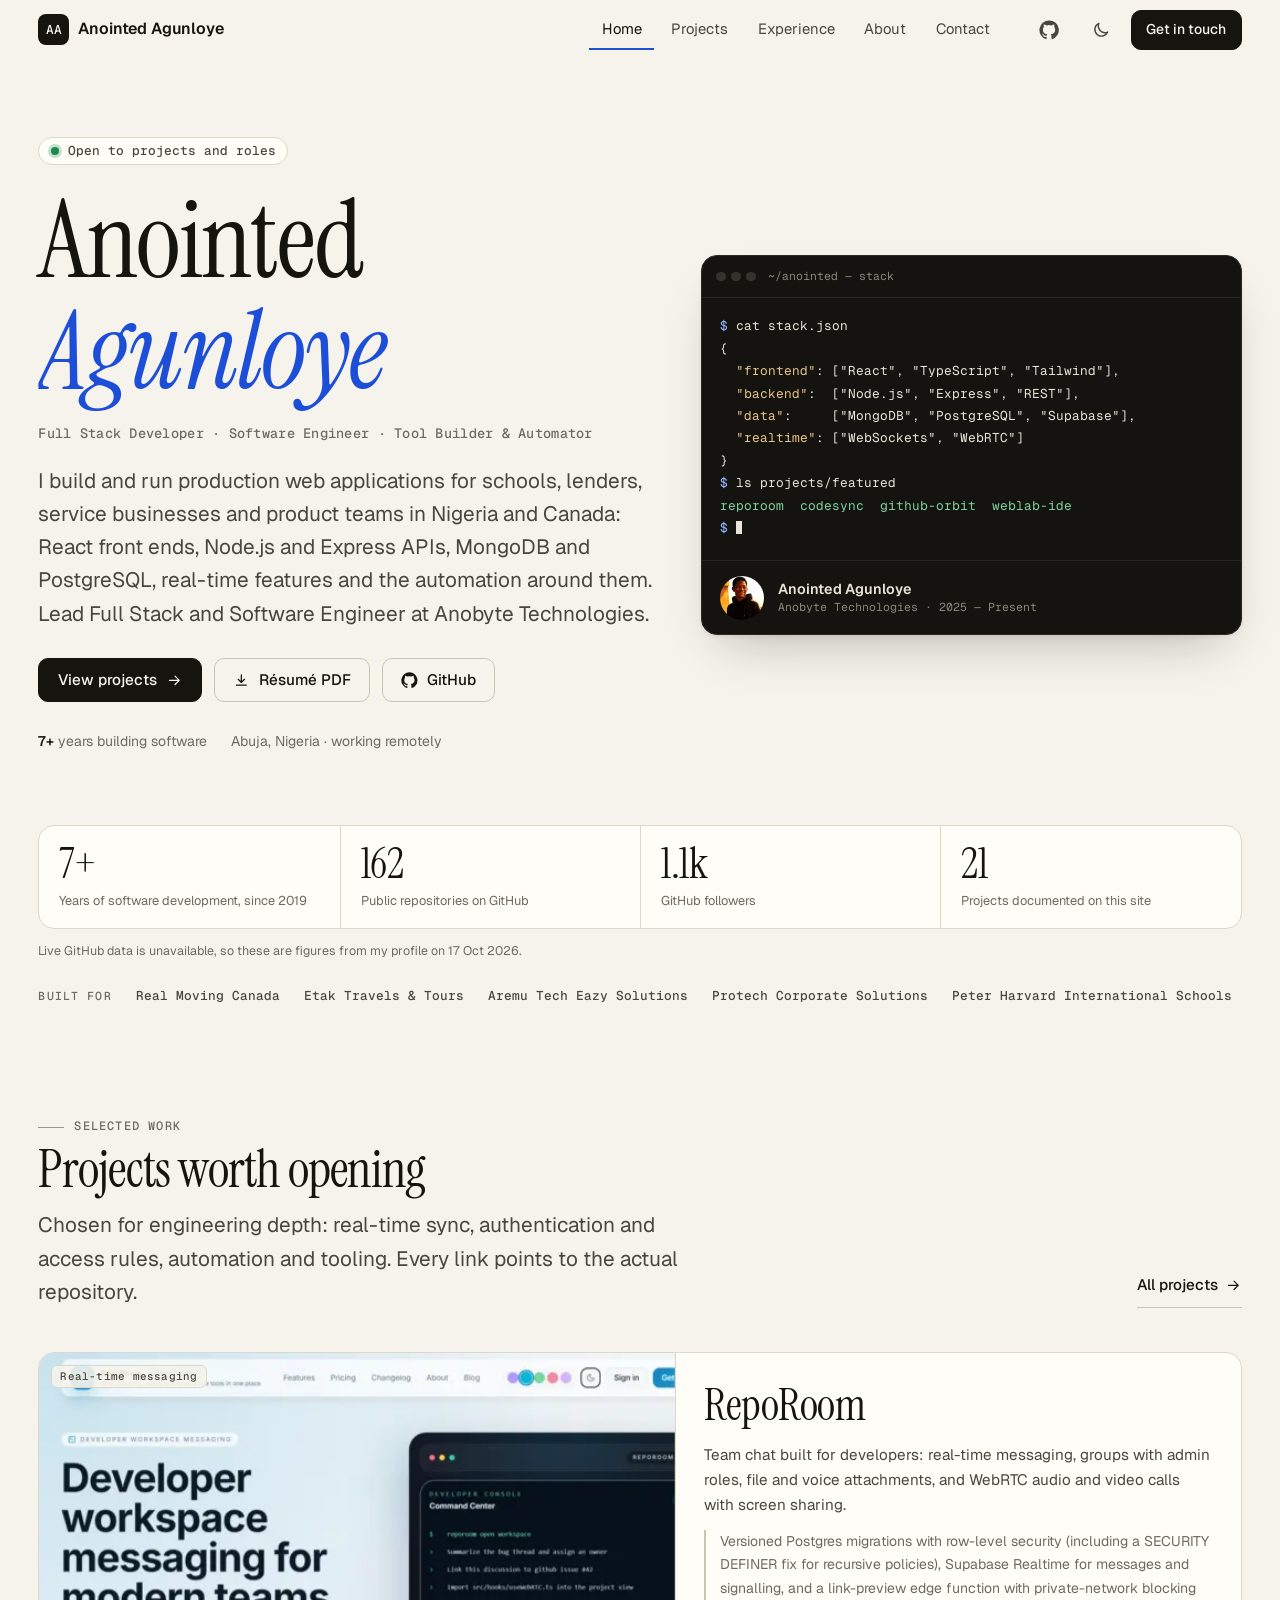
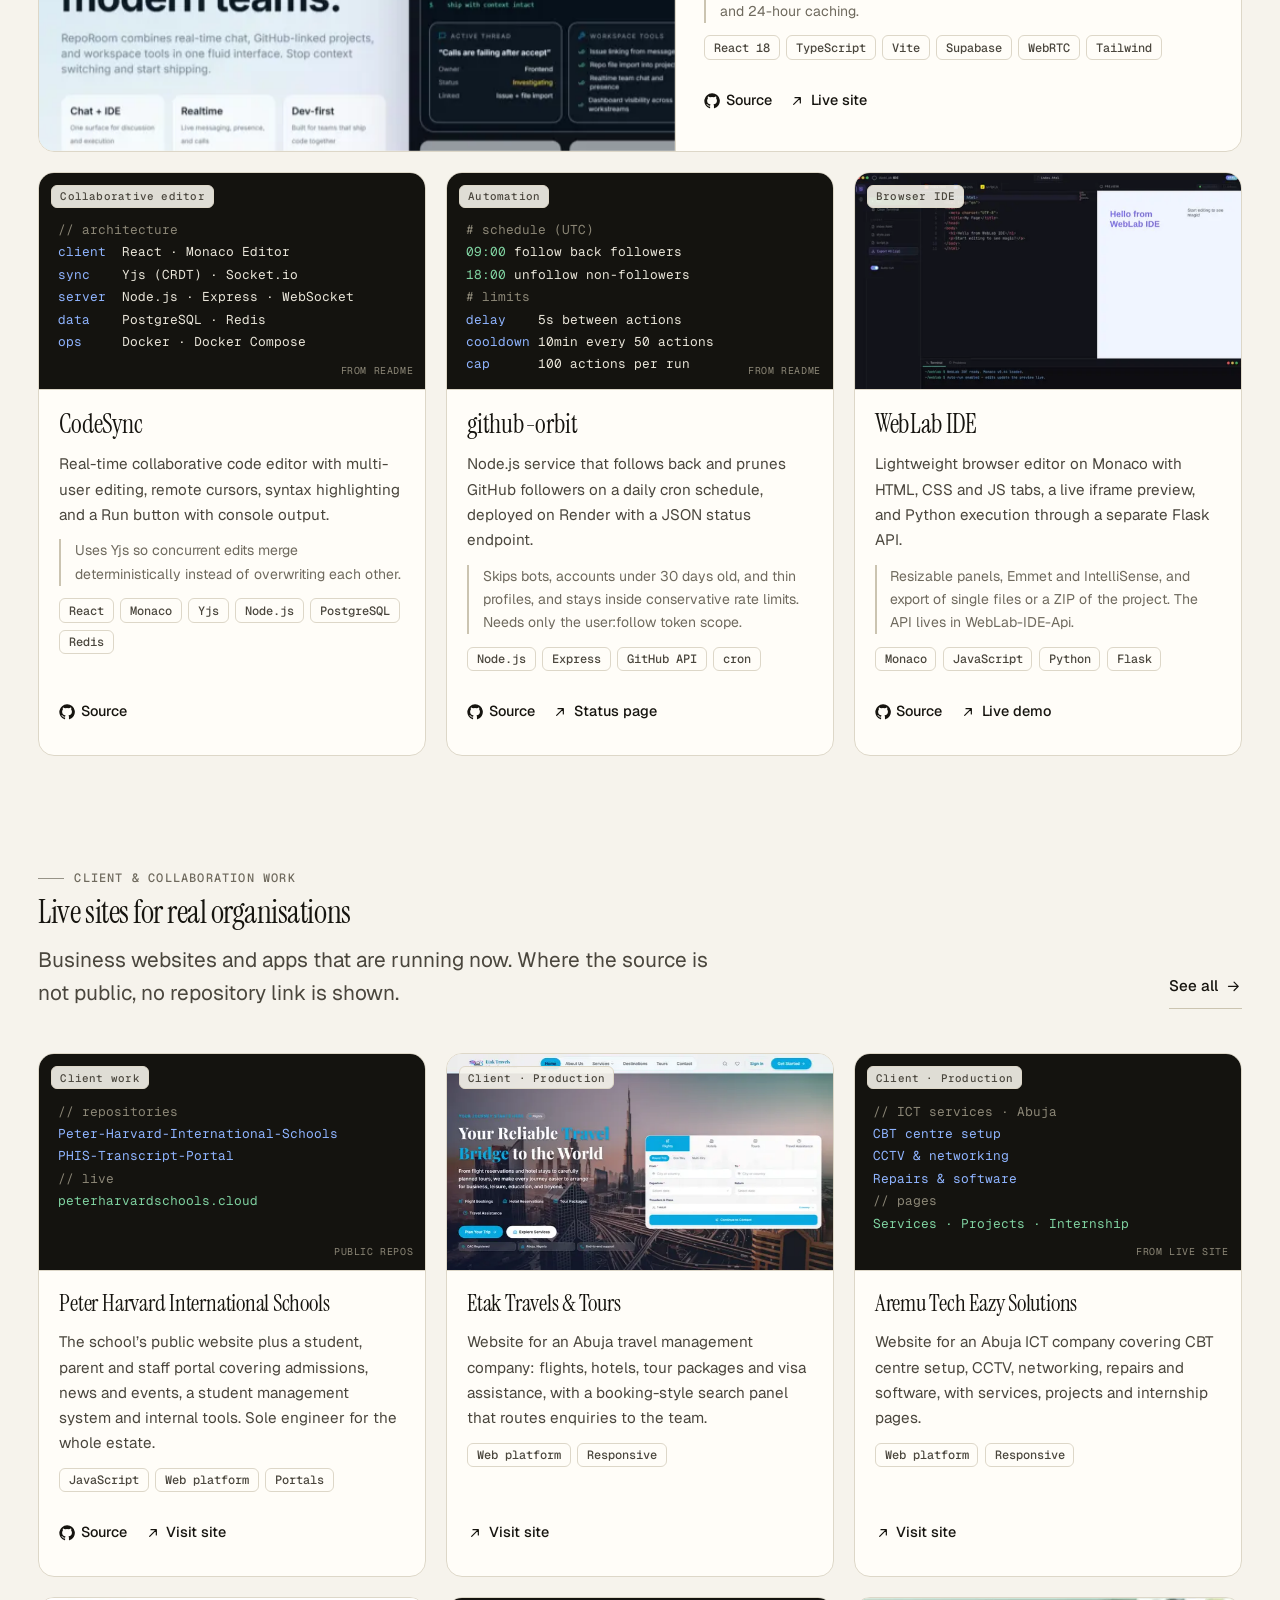
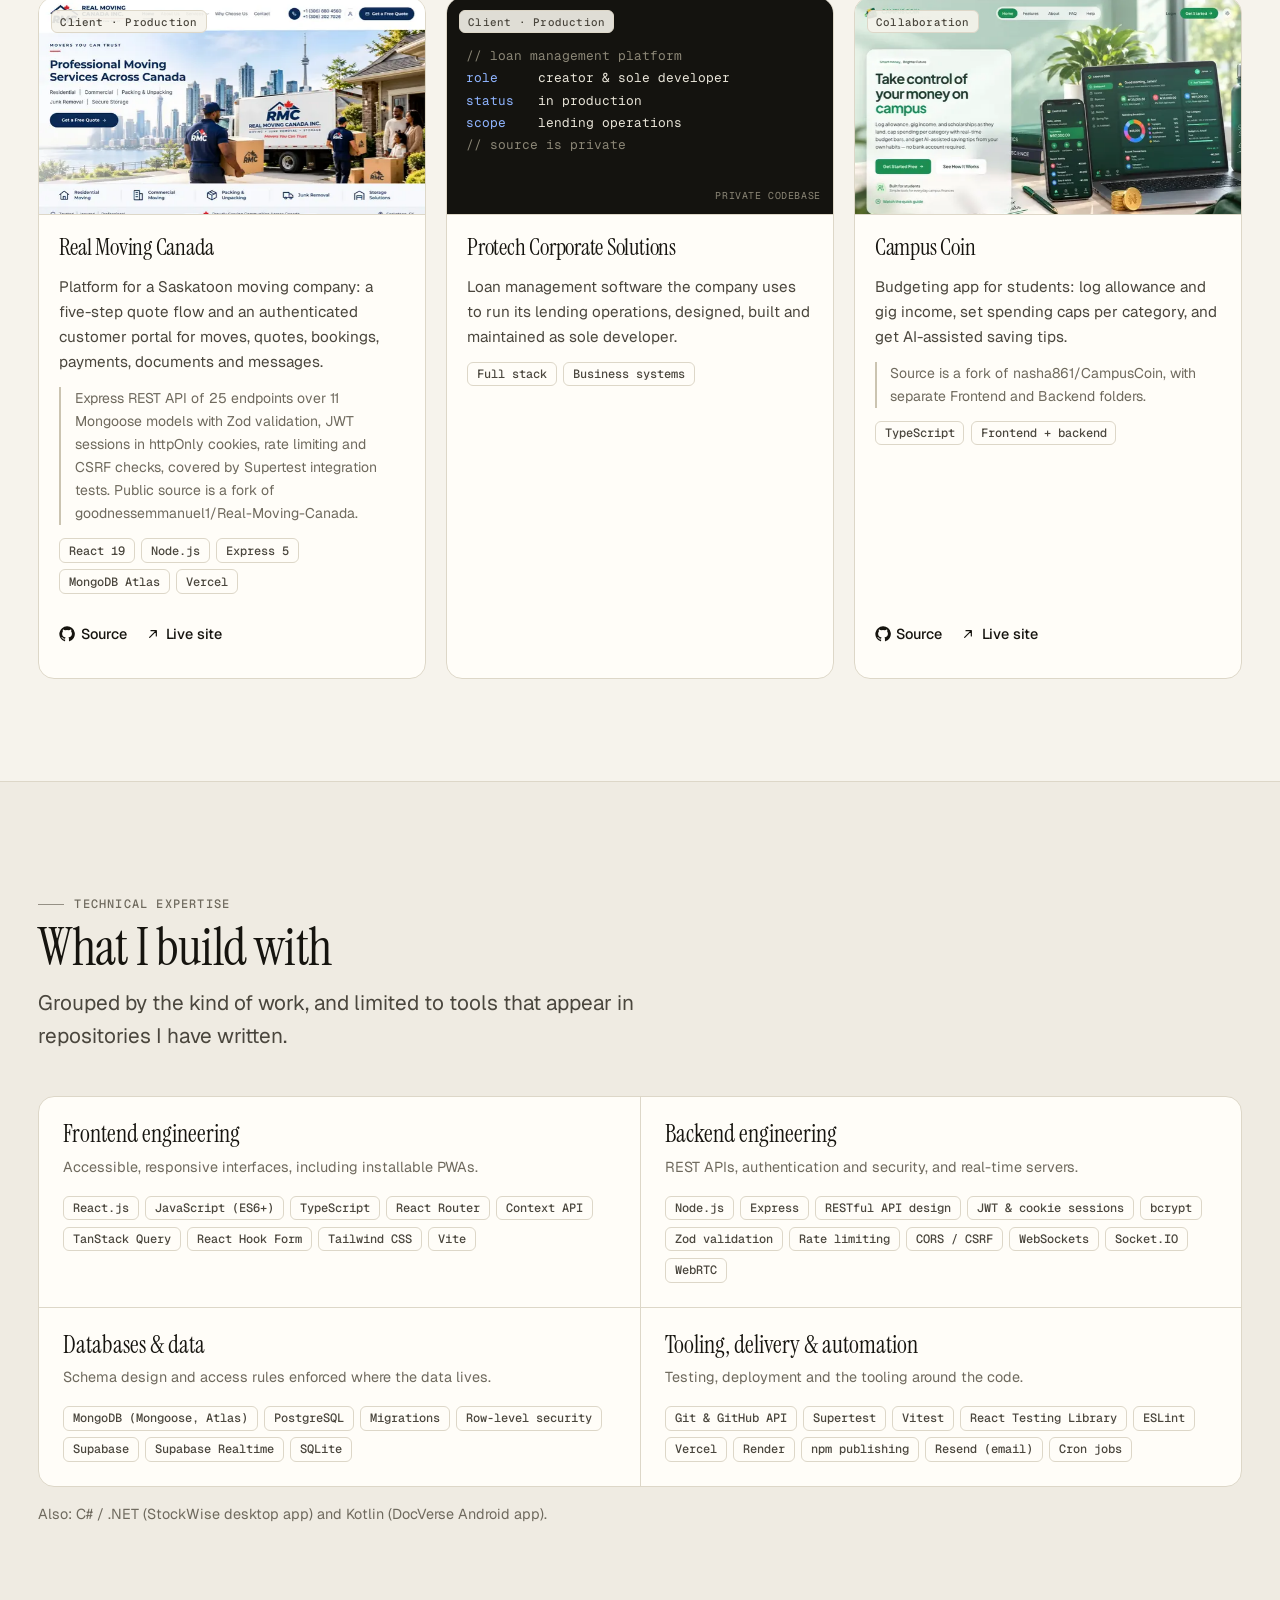
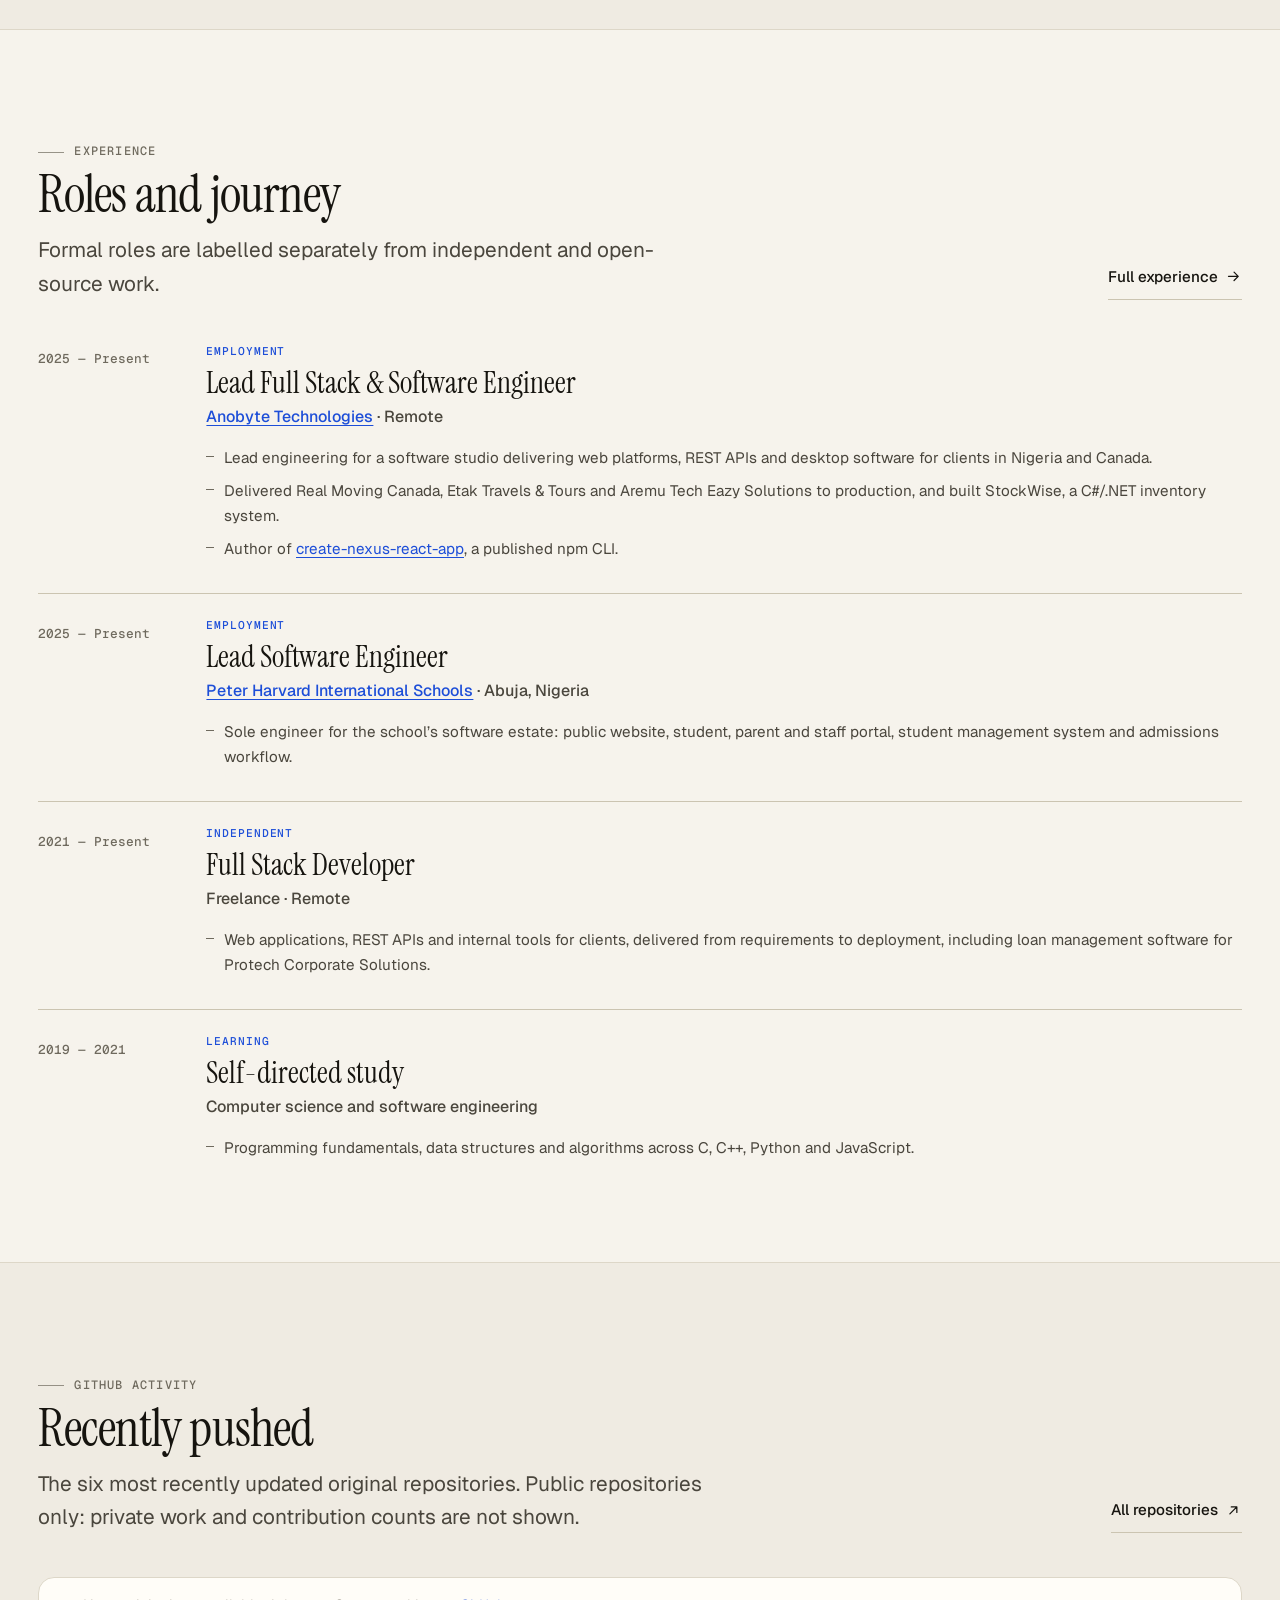
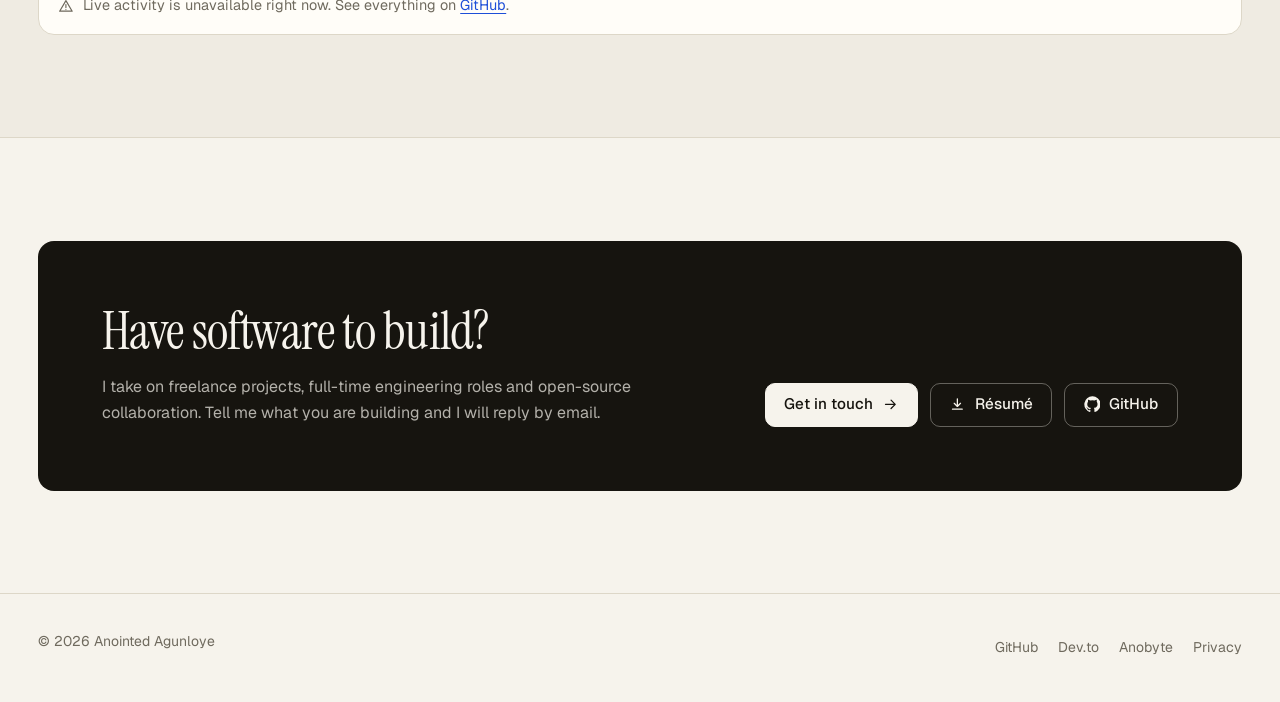
==== commit d6e81d34: "Add résumé download, résumé-based experience, new client projects, wider layout and motion details -" ====
--- a/index.html
+++ b/index.html
@@ -31,6 +31,8 @@
       try { t = localStorage.getItem('theme'); } catch (e) {}
       if (t !== 'light' && t !== 'dark') t = window.matchMedia && matchMedia('(prefers-color-scheme: dark)').matches ? 'dark' : 'light';
       d.setAttribute('data-theme', t); d.classList.add('js');
+      var seen = false; try { seen = !!sessionStorage.getItem('seen'); } catch (e) {}
+      if (!seen && !(window.matchMedia && matchMedia('(prefers-reduced-motion: reduce)').matches)) d.classList.add('loading');
     })();
   </script>
   <link rel="stylesheet" href="styles.css">
@@ -45,6 +47,12 @@
       "url": "https://anointed.is-a.dev/",
       "image": "https://anointed.is-a.dev/assets/portrait-640.webp",
       "jobTitle": "Lead Full Stack & Software Engineer",
+      "email": "mailto:anointedthedeveloper@gmail.com",
+      "address": {
+        "@type": "PostalAddress",
+        "addressLocality": "Abuja",
+        "addressCountry": "NG"
+      },
       "worksFor": {
         "@type": "Organization",
         "name": "Anobyte Technologies",
@@ -80,6 +88,8 @@
   </script>
 </head>
 <body>
+<div class="loader" aria-hidden="true"><div class="loader__box"><div class="loader__mark">AA</div><div class="loader__bar"><i></i></div><div class="loader__cmd">$ npm run portfolio</div></div></div>
+<div class="progress" aria-hidden="true"></div>
 <a class="skip-link" href="#main">Skip to content</a>
 <header class="site-header">
   <div class="wrap">
@@ -104,26 +114,27 @@
       <p class="status rise" style="--i:0"><span class="status__dot" aria-hidden="true"></span>Open to projects and roles</p>
       <h1 class="display h-xl rise" id="hero-title" style="--i:1">Anointed <em>Agunloye</em></h1>
       <p class="hero__role rise" style="--i:2">Full Stack Developer · Software Engineer · Tool Builder &amp; Automator</p>
-      <p class="lead rise" style="--i:3">I design and ship complete software: React and TypeScript front ends, Node.js and Python back ends, real-time features, and the automation that keeps them running. Lead Full Stack and Software Engineer at Anobyte Technologies.</p>
+      <p class="lead rise" style="--i:3">I build and run production web applications for schools, lenders, service businesses and product teams in Nigeria and Canada: React front ends, Node.js and Express APIs, MongoDB and PostgreSQL, real-time features and the automation around them. Lead Full Stack and Software Engineer at Anobyte Technologies.</p>
       <div class="hero__cta rise" style="--i:4">
         <a class="btn btn--primary" href="projects.html">View projects <svg class="icon icon-arrow" aria-hidden="true" focusable="false"><use href="assets/icons.svg#i-arrow"/></svg></a>
-        <a class="btn" href="https://github.com/anointedthedeveloper" target="_blank" rel="noopener noreferrer"><svg class="icon " aria-hidden="true" focusable="false"><use href="assets/icons.svg#i-github"/></svg> GitHub profile</a>
-      </div>
-      <p class="hero__facts rise" style="--i:5"><span><strong data-years>7+</strong> years building software</span><span>Nigeria · working remotely</span></p>
+        <a class="btn" href="assets/Anointed-Agunloye-Resume.pdf" download><svg class="icon " aria-hidden="true" focusable="false"><use href="assets/icons.svg#i-download"/></svg> Résumé PDF</a>
+        <a class="btn" href="https://github.com/anointedthedeveloper" target="_blank" rel="noopener noreferrer"><svg class="icon " aria-hidden="true" focusable="false"><use href="assets/icons.svg#i-github"/></svg> GitHub</a>
+      </div>
+      <p class="hero__facts rise" style="--i:5"><span><strong data-years>7+</strong> years building software</span><span>Abuja, Nigeria · working remotely</span></p>
     </div>
     <figure class="term rise" style="--i:3" aria-label="Terminal summary of my stack and featured projects">
       <div class="term__bar"><span class="term__dots" aria-hidden="true"><i></i><i></i><i></i></span><span>~/anointed — stack</span></div>
-      <div class="term__body" role="img" aria-label="cat stack.json: frontend React, Next.js, TypeScript; backend Node.js, Express, Python; data PostgreSQL, MongoDB, SQLite; realtime WebSockets, WebRTC, Supabase. ls projects/featured: reporoom, codesync, github-orbit, weblab-ide.">
-<p><span class="t-p">$</span> cat stack.json</p>
-<p>{</p>
-<p>  <span class="t-k">"frontend"</span>: ["React", "Next.js", "TypeScript"],</p>
-<p>  <span class="t-k">"backend"</span>:  ["Node.js", "Express", "Python"],</p>
-<p>  <span class="t-k">"data"</span>:     ["PostgreSQL", "MongoDB", "SQLite"],</p>
-<p>  <span class="t-k">"realtime"</span>: ["WebSockets", "WebRTC", "Supabase"]</p>
-<p>}</p>
-<p><span class="t-p">$</span> ls projects/featured</p>
-<p class="t-g">reporoom  codesync  github-orbit  weblab-ide</p>
-<p><span class="t-p">$</span> <span class="term__cursor"></span></p>
+      <div class="term__body" role="img" aria-label="cat stack.json: frontend React, TypeScript, Tailwind; backend Node.js, Express, REST; data MongoDB, PostgreSQL, Supabase; realtime WebSockets, WebRTC. ls projects/featured: reporoom, codesync, github-orbit, weblab-ide.">
+<p class="t-line"><span class="t-p">$</span> <span class="t-cmd">cat stack.json</span></p>
+<p class="t-line">{</p>
+<p class="t-line">  <span class="t-k">"frontend"</span>: ["React", "TypeScript", "Tailwind"],</p>
+<p class="t-line">  <span class="t-k">"backend"</span>:  ["Node.js", "Express", "REST"],</p>
+<p class="t-line">  <span class="t-k">"data"</span>:     ["MongoDB", "PostgreSQL", "Supabase"],</p>
+<p class="t-line">  <span class="t-k">"realtime"</span>: ["WebSockets", "WebRTC"]</p>
+<p class="t-line">}</p>
+<p class="t-line"><span class="t-p">$</span> <span class="t-cmd">ls projects/featured</span></p>
+<p class="t-line t-g">reporoom  codesync  github-orbit  weblab-ide</p>
+<p class="t-line"><span class="t-p">$</span> <span class="term__cursor"></span></p>
       </div>
       <div class="term__id"><img src="assets/portrait-160.webp" width="160" height="160" alt="Portrait of Anointed Agunloye"><span><span class="t-n">Anointed Agunloye</span><span class="t-s">Anobyte Technologies · 2025 — Present</span></span></div>
     </figure>
@@ -139,6 +150,7 @@
     <div class="metric"><p class="metric__value" data-project-count>16</p><p class="metric__label">Projects documented on this site</p></div>
   </div>
   <p class="metrics-note"><span data-gh-note>Loading GitHub figures…</span></p>
+  <p class="clients"><span>Built for</span><b>Real Moving Canada</b><b>Etak Travels &amp; Tours</b><b>Aremu Tech Eazy Solutions</b><b>Protech Corporate Solutions</b><b>Peter Harvard International Schools</b></p>
 </section>
 
 <section class="section" id="projects" aria-labelledby="projects-title">
@@ -167,8 +179,8 @@
   <div class="wrap">
     <div class="sec-head"><div><p class="eyebrow">Technical expertise</p><h2 class="display h-lg" id="skills-title">What I build with</h2>
       <p class="lead">Grouped by the kind of work, and limited to tools that appear in repositories I have written.</p></div></div>
-    <div class="skills"><div class="skill reveal"><h3>Frontend engineering</h3><p>Component-driven, responsive interfaces, including real-time and installable (PWA) apps.</p><div class="chips"><span class="chip">React</span><span class="chip">Next.js</span><span class="chip">TypeScript</span><span class="chip">JavaScript</span><span class="chip">Vite</span><span class="chip">Tailwind CSS</span><span class="chip">Monaco Editor</span></div></div><div class="skill reveal"><h3>Backend engineering</h3><p>APIs, real-time servers, authentication and background jobs.</p><div class="chips"><span class="chip">Node.js</span><span class="chip">Express</span><span class="chip">Python</span><span class="chip">FastAPI</span><span class="chip">Flask</span><span class="chip">WebSockets</span><span class="chip">Socket.io</span><span class="chip">WebRTC</span></div></div><div class="skill reveal"><h3>Databases &amp; data</h3><p>Relational and document stores, with access rules enforced at the database.</p><div class="chips"><span class="chip">PostgreSQL</span><span class="chip">Supabase</span><span class="chip">Row-level security</span><span class="chip">MongoDB</span><span class="chip">SQLite</span><span class="chip">Redis</span><span class="chip">Yjs (CRDT)</span></div></div><div class="skill reveal"><h3>Tooling, infrastructure &amp; automation</h3><p>The pipeline around the code: deploys, schedulers and developer tooling.</p><div class="chips"><span class="chip">Git &amp; GitHub API</span><span class="chip">Docker</span><span class="chip">Vercel</span><span class="chip">Render</span><span class="chip">Cron jobs</span><span class="chip">CLI tools (npm / npx)</span></div></div></div>
-<p class="muted reveal" style="margin-top:1rem;font-size:.9rem">Also: C# / .NET 8 (StockWise desktop app) and Kotlin (DocVerse Android app).</p>
+    <div class="skills"><div class="skill reveal"><h3>Frontend engineering</h3><p>Accessible, responsive interfaces, including installable PWAs.</p><div class="chips"><span class="chip">React.js</span><span class="chip">JavaScript (ES6+)</span><span class="chip">TypeScript</span><span class="chip">React Router</span><span class="chip">Context API</span><span class="chip">TanStack Query</span><span class="chip">React Hook Form</span><span class="chip">Tailwind CSS</span><span class="chip">Vite</span></div></div><div class="skill reveal"><h3>Backend engineering</h3><p>REST APIs, authentication and security, and real-time servers.</p><div class="chips"><span class="chip">Node.js</span><span class="chip">Express</span><span class="chip">RESTful API design</span><span class="chip">JWT &amp; cookie sessions</span><span class="chip">bcrypt</span><span class="chip">Zod validation</span><span class="chip">Rate limiting</span><span class="chip">CORS / CSRF</span><span class="chip">WebSockets</span><span class="chip">Socket.IO</span><span class="chip">WebRTC</span></div></div><div class="skill reveal"><h3>Databases &amp; data</h3><p>Schema design and access rules enforced where the data lives.</p><div class="chips"><span class="chip">MongoDB (Mongoose, Atlas)</span><span class="chip">PostgreSQL</span><span class="chip">Migrations</span><span class="chip">Row-level security</span><span class="chip">Supabase</span><span class="chip">Supabase Realtime</span><span class="chip">SQLite</span></div></div><div class="skill reveal"><h3>Tooling, delivery &amp; automation</h3><p>Testing, deployment and the tooling around the code.</p><div class="chips"><span class="chip">Git &amp; GitHub API</span><span class="chip">Supertest</span><span class="chip">Vitest</span><span class="chip">React Testing Library</span><span class="chip">ESLint</span><span class="chip">Vercel</span><span class="chip">Render</span><span class="chip">npm publishing</span><span class="chip">Resend (email)</span><span class="chip">Cron jobs</span></div></div></div>
+<p class="muted reveal" style="margin-top:1rem;font-size:.9rem">Also: C# / .NET (StockWise desktop app) and Kotlin (DocVerse Android app).</p>
   </div>
 </section>
 
@@ -183,17 +195,17 @@
   <div>
     <p class="tl__kind">Employment</p>
     <h3 class="tl__role">Lead Full Stack &amp; Software Engineer</h3>
-    <p class="tl__org"><a class="link" href="https://anobyte.online" target="_blank" rel="noopener noreferrer">Anobyte Technologies</a></p>
-    <ul><li>Lead full stack and software engineering across web applications, APIs and internal tools.</li><li>Public work in this period includes RepoRoom, CodeSync, WebLab IDE and the Nexus CLI.</li></ul>
-  </div>
-</li>
-      <li class="tl reveal">
-  <p class="tl__date">Ongoing</p>
-  <div>
-    <p class="tl__kind">Client engagement</p>
+    <p class="tl__org"><a class="link" href="https://anobyte.online" target="_blank" rel="noopener noreferrer">Anobyte Technologies</a> · Remote</p>
+    <ul><li>Lead engineering for a software studio delivering web platforms, REST APIs and desktop software for clients in Nigeria and Canada.</li><li>Delivered Real Moving Canada, Etak Travels &amp; Tours and Aremu Tech Eazy Solutions to production, and built StockWise, a C#/.NET inventory system.</li><li>Author of <a class="link" href="https://www.npmjs.com/package/create-nexus-react-app" target="_blank" rel="noopener noreferrer">create-nexus-react-app</a>, a published npm CLI.</li></ul>
+  </div>
+</li>
+      <li class="tl reveal">
+  <p class="tl__date">2025 — Present</p>
+  <div>
+    <p class="tl__kind">Employment</p>
     <h3 class="tl__role">Lead Software Engineer</h3>
-    <p class="tl__org"><a class="link" href="https://peterharvardschools.cloud" target="_blank" rel="noopener noreferrer">Peter Harvard International Schools</a></p>
-    <ul><li>Builds and maintains the school’s website and related systems, including a transcript portal.</li></ul>
+    <p class="tl__org"><a class="link" href="https://peterharvardschools.cloud" target="_blank" rel="noopener noreferrer">Peter Harvard International Schools</a> · Abuja, Nigeria</p>
+    <ul><li>Sole engineer for the school’s software estate: public website, student, parent and staff portal, student management system and admissions workflow.</li></ul>
   </div>
 </li>
       <li class="tl reveal">
@@ -201,8 +213,8 @@
   <div>
     <p class="tl__kind">Independent</p>
     <h3 class="tl__role">Full Stack Developer</h3>
-    <p class="tl__org">Freelance and open source</p>
-    <ul><li>Web platforms, REST APIs, desktop software and developer tools for clients and public repositories.</li></ul>
+    <p class="tl__org">Freelance · Remote</p>
+    <ul><li>Web applications, REST APIs and internal tools for clients, delivered from requirements to deployment, including loan management software for Protech Corporate Solutions.</li></ul>
   </div>
 </li>
       <li class="tl reveal">
@@ -211,7 +223,7 @@
     <p class="tl__kind">Learning</p>
     <h3 class="tl__role">Self-directed study</h3>
     <p class="tl__org">Computer science and software engineering</p>
-    <ul><li>Programming fundamentals, data structures and algorithms, working in C, C++, Python and JavaScript.</li></ul>
+    <ul><li>Programming fundamentals, data structures and algorithms across C, C++, Python and JavaScript.</li></ul>
   </div>
 </li>
     </ol>
@@ -236,6 +248,7 @@
       </div>
       <div class="cta__actions">
         <a class="btn btn--primary" href="contact.html">Get in touch <svg class="icon icon-arrow" aria-hidden="true" focusable="false"><use href="assets/icons.svg#i-arrow"/></svg></a>
+        <a class="btn" href="assets/Anointed-Agunloye-Resume.pdf" download><svg class="icon " aria-hidden="true" focusable="false"><use href="assets/icons.svg#i-download"/></svg> Résumé</a>
         <a class="btn" href="https://github.com/anointedthedeveloper" target="_blank" rel="noopener noreferrer"><svg class="icon " aria-hidden="true" focusable="false"><use href="assets/icons.svg#i-github"/></svg> GitHub</a>
       </div>
     </div>
--- a/styles.css
+++ b/styles.css
@@ -32,8 +32,8 @@
   --shadow: 0 1px 2px rgba(22,20,15,.05), 0 8px 24px -12px rgba(22,20,15,.18);
   --shadow-lg: 0 2px 4px rgba(22,20,15,.06), 0 24px 48px -20px rgba(22,20,15,.28);
 
-  --gutter: clamp(1rem, 4vw, 2rem);
-  --wrap: 72rem;
+  --gutter: clamp(1rem, 3vw, 4rem);
+  --wrap: 106rem;
   --header-h: 3.75rem;
   --ease: cubic-bezier(.2,.7,.2,1);
   color-scheme: light;
@@ -90,11 +90,11 @@
 
 /* 3. Type -------------------------------------------------- */
 .display { font-family: var(--serif); font-weight: 400; letter-spacing: -.015em; line-height: 1.02; }
-.h-xl { font-size: clamp(2.9rem, 9vw, 5.6rem); }
+.h-xl { font-size: clamp(2.9rem, 8.5vw, 7.5rem); }
 .h-lg { font-size: clamp(2.1rem, 5vw, 3.25rem); }
 .h-md { font-size: clamp(1.5rem, 3vw, 2rem); line-height: 1.12; }
 .eyebrow { font: 500 .75rem/1.2 var(--mono); letter-spacing: .1em; text-transform: uppercase; color: var(--ink-3); }
-.lead { font-size: clamp(1.05rem, 2.2vw, 1.25rem); color: var(--ink-2); max-width: 38rem; line-height: 1.6; }
+.lead { font-size: clamp(1.05rem, 2.2vw, 1.3rem); color: var(--ink-2); max-width: 42rem; line-height: 1.6; }
 .muted { color: var(--ink-3); }
 .prose p + p { margin-top: 1rem; }
 .prose { color: var(--ink-2); max-width: 40rem; }
@@ -243,8 +243,10 @@
 .projects--home { grid-template-columns: repeat(6, minmax(0, 1fr)); }
 .projects--home > :nth-child(1) { grid-column: span 6; }
 .projects--home > :nth-child(n+2) { grid-column: span 3; }
-
-.pcard { display: flex; flex-direction: column; background: var(--card); border: 1px solid var(--line); border-radius: var(--r-lg); overflow: hidden; transition: transform .25s var(--ease), border-color .2s, box-shadow .25s var(--ease); min-width: 0; }
+@media (min-width: 72rem) { .projects--home > :nth-child(n+2) { grid-column: span 2; } }
+@media (min-width: 84rem) { .projects:not(.projects--home):not(.projects--3) { grid-template-columns: repeat(3, minmax(0, 1fr)); } }
+
+.pcard { position: relative; display: flex; flex-direction: column; background: var(--card); border: 1px solid var(--line); border-radius: var(--r-lg); overflow: hidden; transition: transform .25s var(--ease), border-color .2s, box-shadow .25s var(--ease); min-width: 0; }
 .pcard:hover { transform: translateY(-3px); border-color: var(--line-2); box-shadow: var(--shadow); }
 .pcard__media { position: relative; aspect-ratio: 16 / 9; background: var(--paper-2); border-bottom: 1px solid var(--line); overflow: hidden; }
 .pcard__media img { width: 100%; height: 100%; object-fit: cover; object-position: left top; transition: transform .6s var(--ease); }
@@ -462,3 +464,55 @@
   .term__body p { white-space: pre-wrap; overflow-wrap: anywhere; }
   .term { font-size: .75rem; }
 }
+
+/* ---------- 19. Motion details ---------- */
+.eyebrow::before { content: ""; display: inline-block; width: 1.6rem; height: 1px; background: currentColor; vertical-align: middle; margin-right: .65rem; opacity: .7; }
+
+.hero h1 em { display: inline-block; clip-path: inset(-12% 100% -12% 0); animation: wipe .95s .4s var(--ease) forwards; }
+@keyframes wipe { to { clip-path: inset(-12% -6% -12% 0); } }
+
+.progress { position: fixed; inset: 0 0 auto 0; height: 2px; z-index: 60; background: var(--accent); transform-origin: 0 50%; transform: scaleX(0); pointer-events: none; }
+
+.loader { position: fixed; inset: 0; z-index: 200; display: none; place-items: center; background: var(--paper); pointer-events: none; }
+.loading .loader { display: grid; animation: loaderOut .4s 2.4s forwards; }
+.loader.is-done { opacity: 0; visibility: hidden; transition: opacity .45s var(--ease), visibility 0s .45s; }
+.loader__box { display: grid; justify-items: center; gap: 1.1rem; font: 500 .8rem/1 var(--mono); color: var(--ink-3); }
+.loader__mark { width: 3.5rem; height: 3.5rem; border-radius: 14px; background: var(--ink); color: var(--paper); display: grid; place-items: center; font: 500 1.1rem var(--mono); animation: pop .5s var(--ease) both; }
+.loader__bar { width: 9rem; height: 2px; border-radius: 2px; background: var(--line); overflow: hidden; }
+.loader__bar i { display: block; height: 100%; background: var(--accent); transform: translateX(-100%); animation: load .95s .1s var(--ease) forwards; }
+.loader__cmd::after { content: ""; display: inline-block; width: .5em; height: 1em; margin-left: .25em; background: var(--ink-3); vertical-align: -.15em; animation: blink 1s steps(1) infinite; }
+@keyframes load { to { transform: none; } }
+@keyframes pop { from { transform: scale(.7); opacity: 0; } }
+@keyframes loaderOut { to { opacity: 0; visibility: hidden; } }
+
+/* terminal types itself once; text stays in the DOM */
+.term--live .t-line { opacity: 0; animation: lineIn .01s forwards; animation-delay: var(--d, 0ms); }
+.term--live .t-cmd { display: inline-block; overflow: hidden; white-space: nowrap; vertical-align: bottom; width: 0; animation: typing var(--t, .5s) steps(var(--n, 12)) forwards; animation-delay: var(--d, 0ms); }
+@keyframes lineIn { to { opacity: 1; } }
+@keyframes typing { to { width: calc(var(--n) * 1ch); } }
+
+/* card cursor light + image skeleton */
+.pcard::after { content: ""; position: absolute; inset: 0; border-radius: inherit; pointer-events: none; opacity: 0; transition: opacity .3s; background: radial-gradient(380px circle at var(--mx, 50%) var(--my, 0%), color-mix(in srgb, var(--accent) 9%, transparent), transparent 62%); }
+@media (hover: hover) { .pcard:hover::after { opacity: 1; } }
+.pcard__media { background: linear-gradient(90deg, var(--paper-2), var(--line), var(--paper-2)); background-size: 200% 100%; animation: shimmer 1.4s linear infinite; }
+.pcard__media:has(.pcard__art), .pcard__media.is-ready { animation: none; background: var(--paper-2); }
+.pcard__media img { opacity: 0; transition: opacity .5s var(--ease), transform .6s var(--ease); animation: imgIn .01s 4s forwards; }
+.pcard__media img.is-loaded { opacity: 1; }
+@keyframes imgIn { to { opacity: 1; } }
+
+.clients { margin-top: 1.5rem; display: flex; flex-wrap: wrap; align-items: center; gap: .5rem 1.5rem; font: 500 .8rem/1.5 var(--mono); color: var(--ink-3); }
+.clients span:first-child { text-transform: uppercase; letter-spacing: .1em; font-size: .72rem; }
+.clients b { color: var(--ink-2); font-weight: 500; }
+
+@media (prefers-reduced-motion: reduce) {
+  .hero h1 em { clip-path: none; }
+  .loading .loader { display: none; }
+  .term--live .t-line { opacity: 1; }
+  .term--live .t-cmd { width: auto; }
+  .pcard__media img { opacity: 1; }
+}
+
+.edu { display: grid; border-top: 1px solid var(--line); }
+.edu li { display: flex; flex-wrap: wrap; justify-content: space-between; gap: .25rem 1.5rem; padding: .9rem 0; border-bottom: 1px solid var(--line); }
+.edu b { font-weight: 600; }
+.edu span { color: var(--ink-3); }
